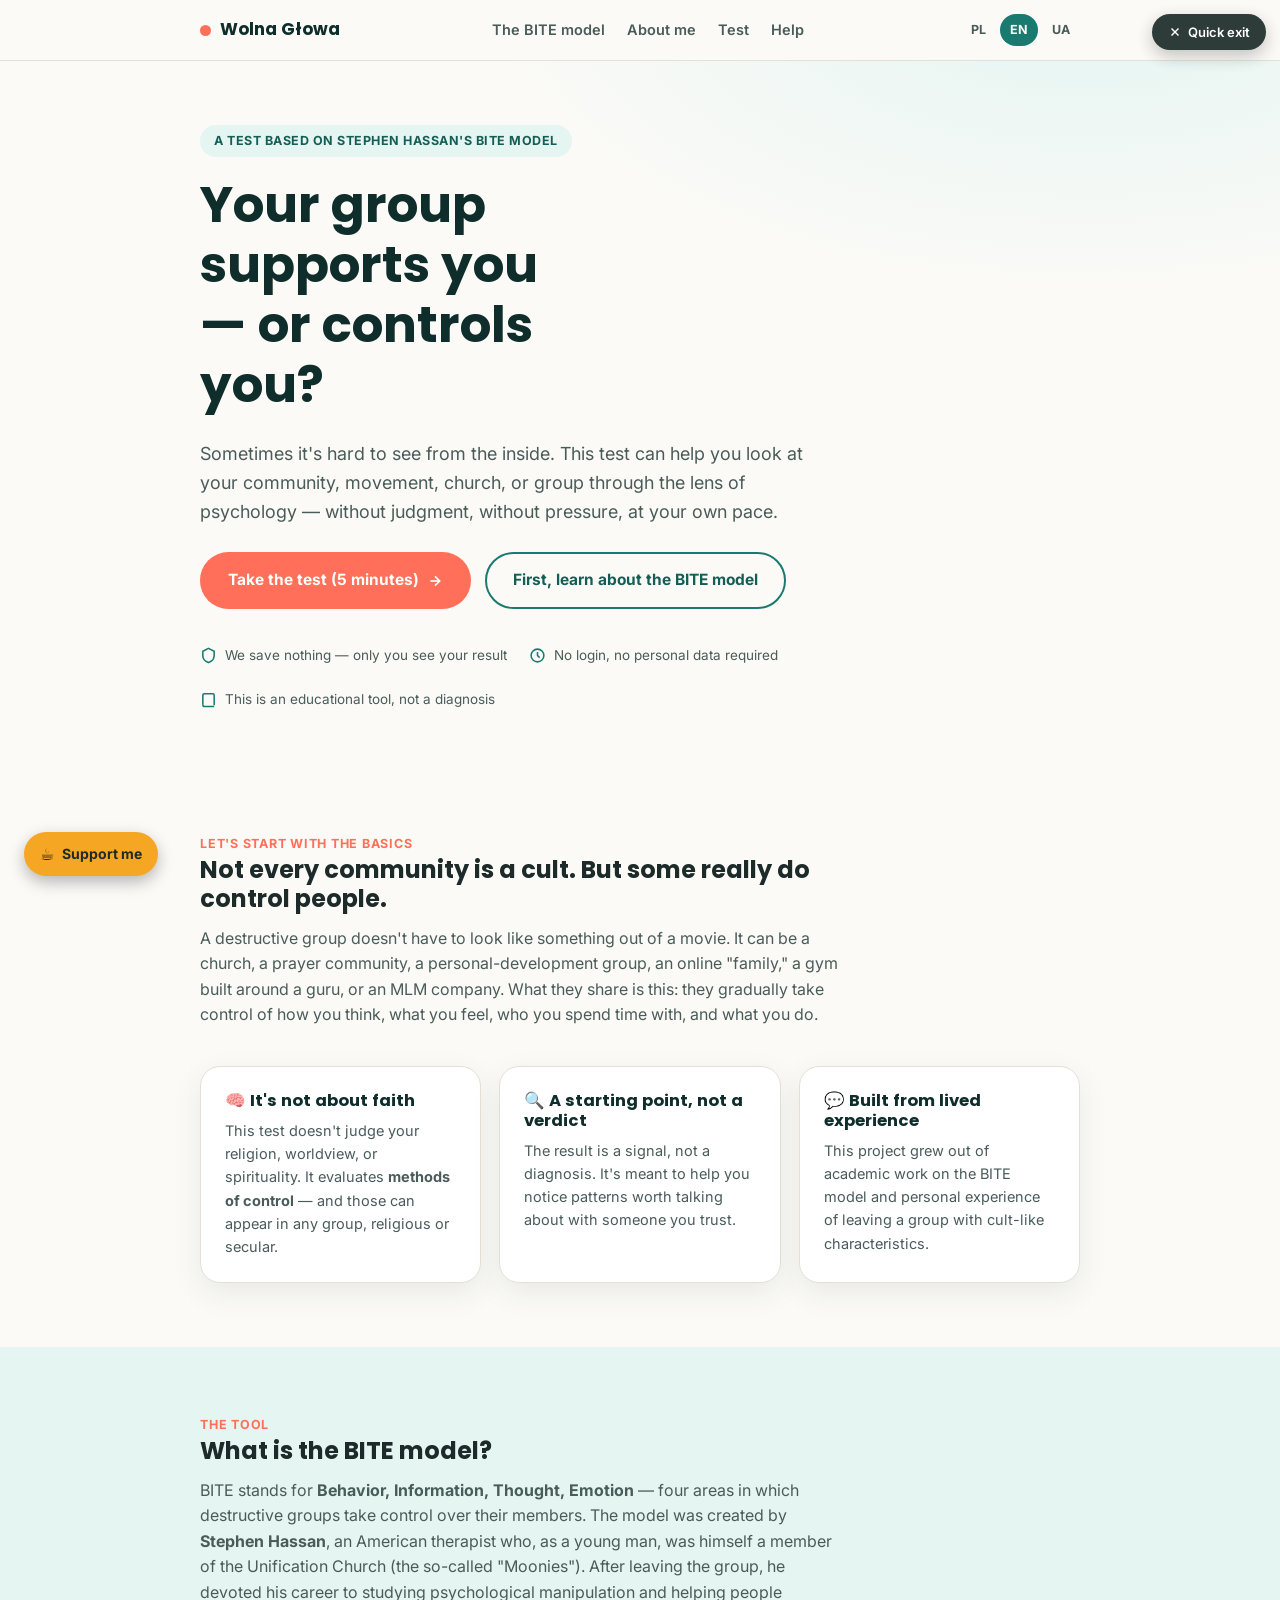
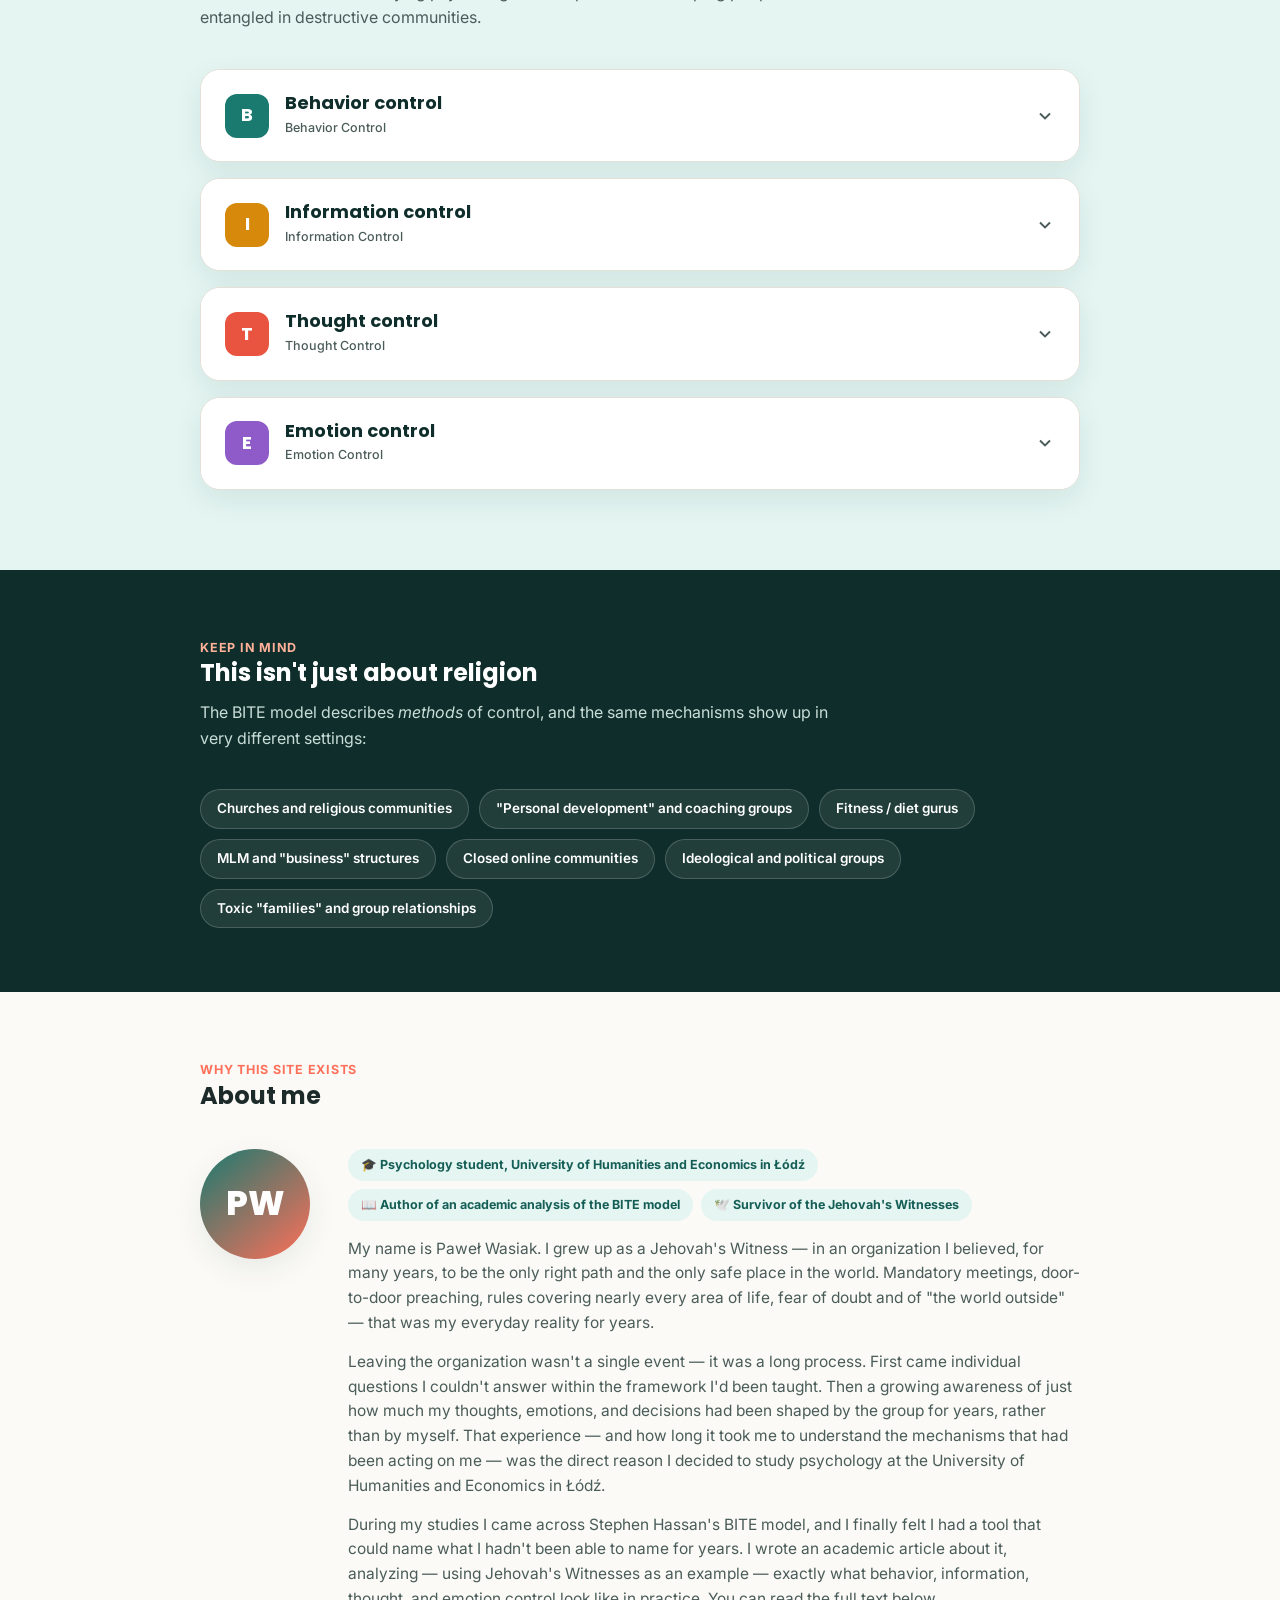
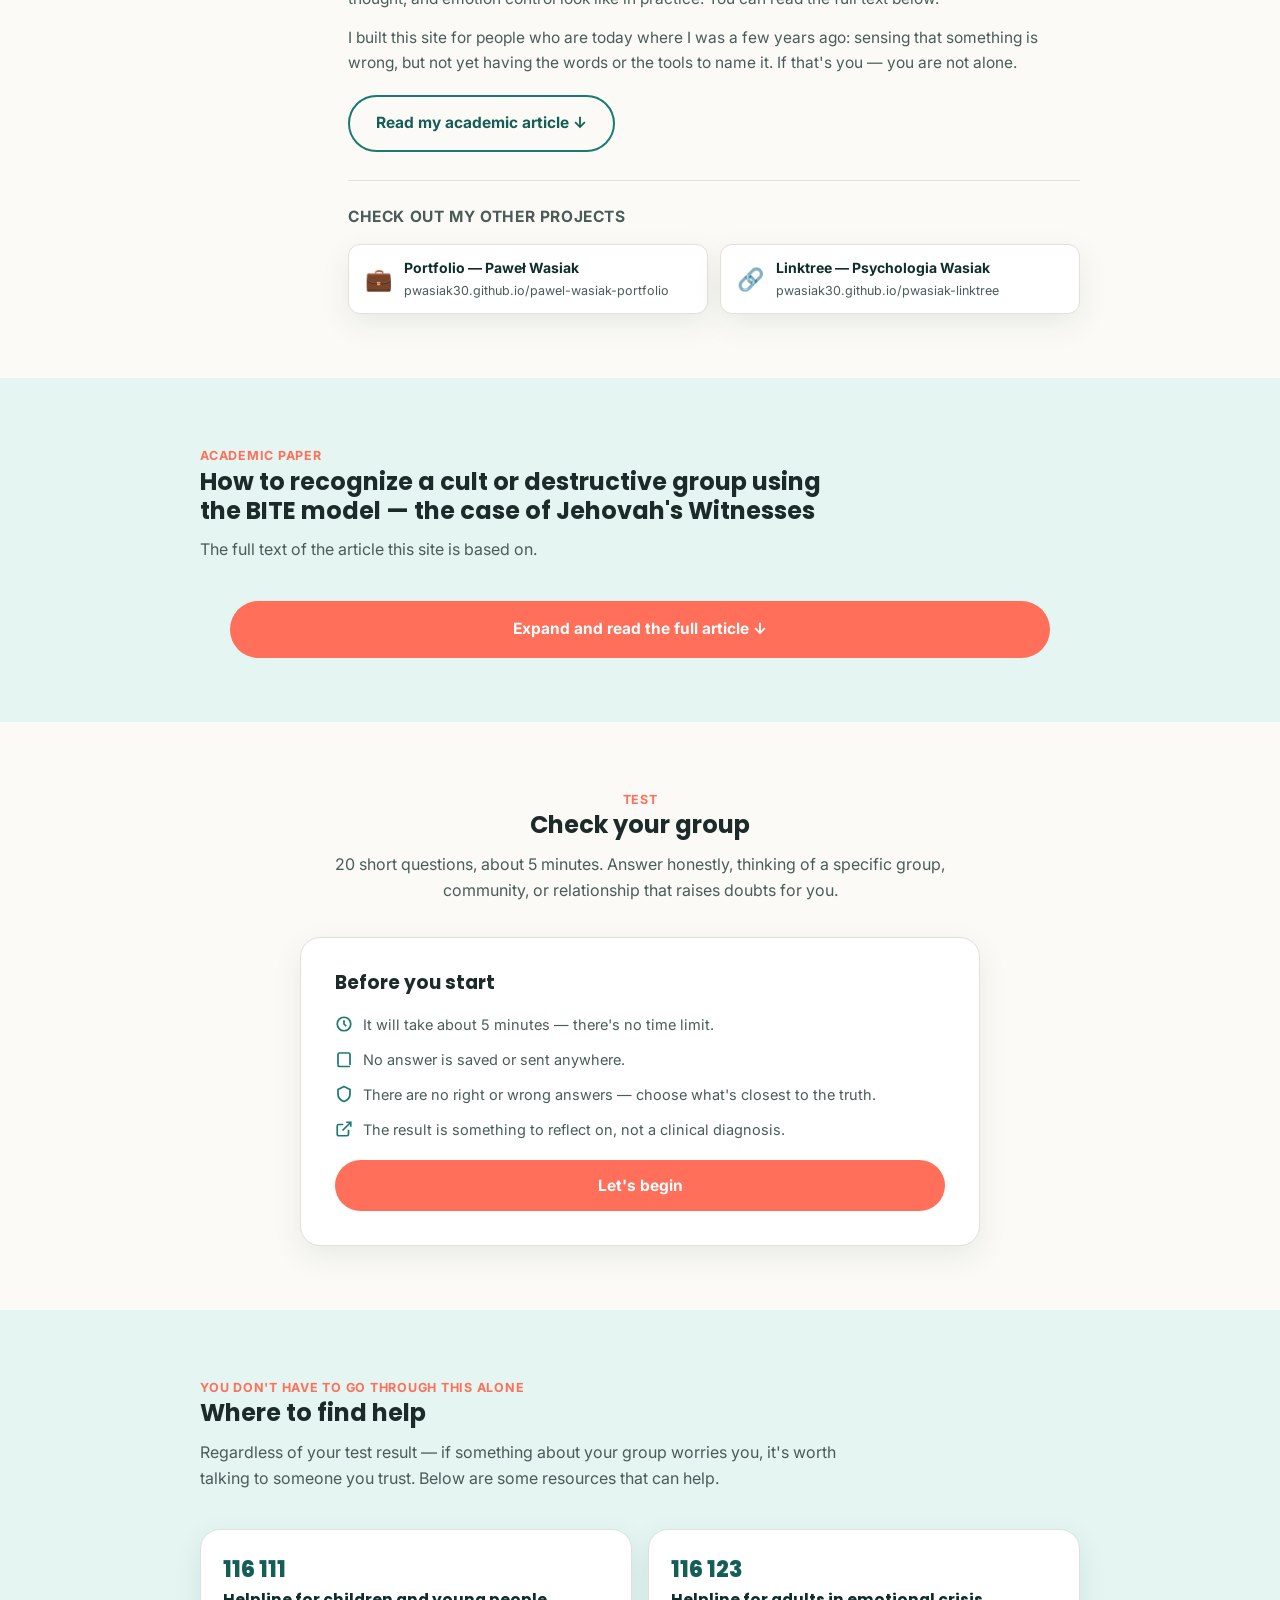
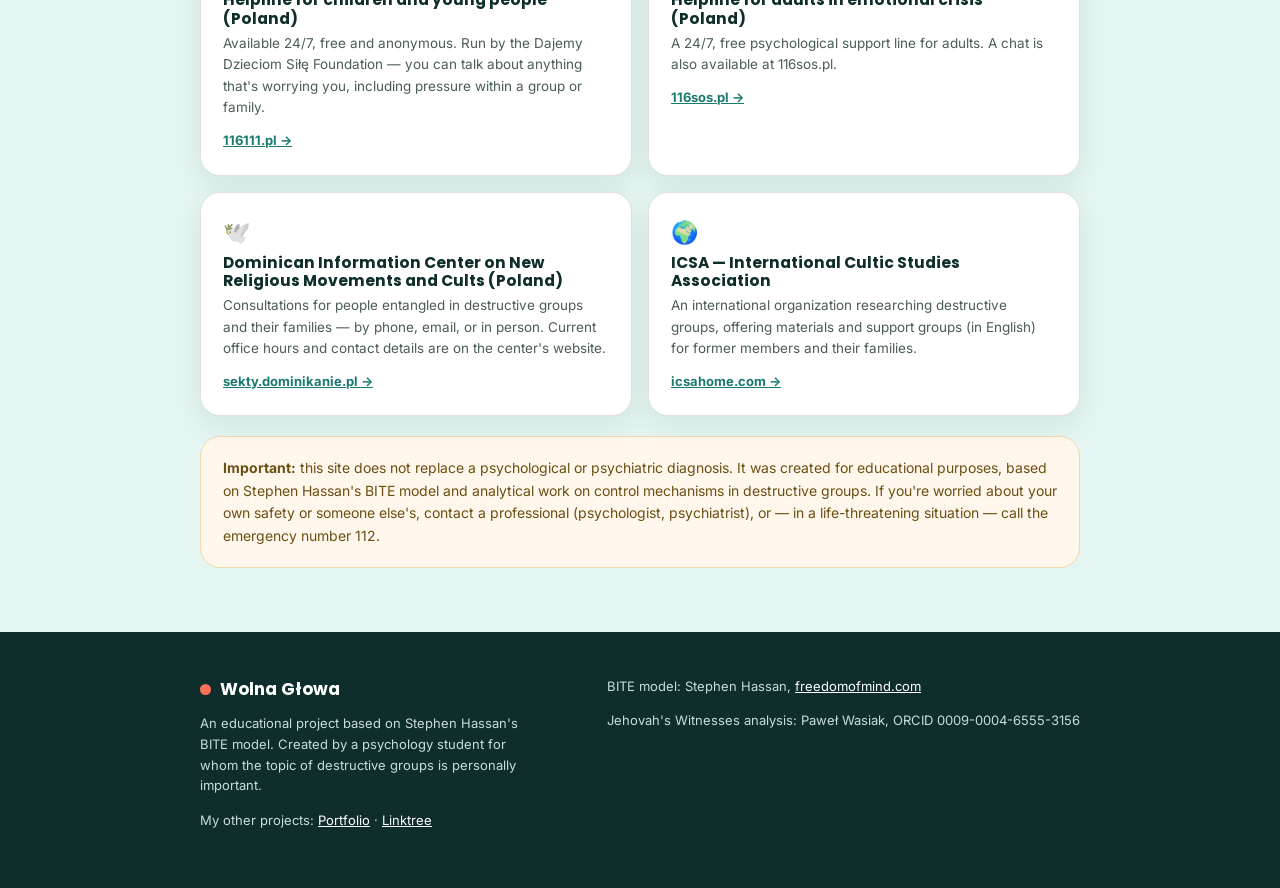
==== en.html @ 5d4d8733 "Add files via upload" ====
<!DOCTYPE html>
<html lang="en">
<head>
<meta charset="UTF-8">
<meta name="viewport" content="width=device-width, initial-scale=1.0">
<title>Wolna Głowa — check whether your group is controlling you</title>
<meta name="hz:slide-selector" content=".slide">
<link rel="preconnect" href="https://fonts.googleapis.com">
<link href="https://fonts.googleapis.com/css2?family=Poppins:wght@600;700;800&family=Inter:wght@400;500;600;700&display=swap" rel="stylesheet">
<link rel="alternate" hreflang="pl" href="index.html">
<link rel="alternate" hreflang="en" href="en.html">
<link rel="alternate" hreflang="uk" href="uk.html">
<link rel="stylesheet" href="styles.css">
</head>
<body>

<a class="coffee-fab" href="https://suppi.pl/pawelwasiak" target="_blank" rel="noopener" title="Buy me a coffee on Suppi">
  <span class="coffee-icon">☕</span>
  <span class="coffee-label">Support me</span>
</a>

<button id="quick-exit" onclick="quickExit()" aria-label="Quick exit from this site">
  <svg width="14" height="14" viewBox="0 0 24 24" fill="none" stroke="currentColor" stroke-width="2.5"><line x1="18" y1="6" x2="6" y2="18"/><line x1="6" y1="6" x2="18" y2="18"/></svg>
  Quick exit
</button>
<div class="exit-note">If someone might see this screen — click here and we'll instantly take you to another page and remove this one from your browser's "back" history.</div>

<nav>
  <div class="navwrap">
    <a href="#top" class="brand"><span class="brand-dot"></span> Wolna Głowa</a>
    <ul id="nav-list">
      <li><a class="navlink" href="#model">The BITE model</a></li>
      <li><a class="navlink" href="#o-mnie">About me</a></li>
      <li><a class="navlink" href="#test">Test</a></li>
      <li><a class="navlink" href="#pomoc">Help</a></li>
    </ul>
    <span class="lang-switch" aria-label="Language selector"><a href="index.html" lang="pl">PL</a><a href="en.html" class="active" lang="en">EN</a><a href="uk.html" lang="uk">UA</a></span>
    <button id="nav-toggle" aria-label="Open menu" onclick="toggleNav()">
      <svg width="18" height="18" viewBox="0 0 24 24" fill="none" stroke="currentColor" stroke-width="2.3"><line x1="3" y1="6" x2="21" y2="6"/><line x1="3" y1="12" x2="21" y2="12"/><line x1="3" y1="18" x2="21" y2="18"/></svg>
    </button>
  </div>
</nav>

<a id="top"></a>
<header class="hero">
  <div class="wrap">
    <span class="eyebrow">A test based on Stephen Hassan's BITE model</span>
    <h1 class="title">Your group supports you — or controls you?</h1>
    <p class="lede">Sometimes it's hard to see from the inside. This test can help you look at your community, movement, church, or group through the lens of psychology — without judgment, without pressure, at your own pace.</p>
    <div class="cta-row">
      <a href="#test" class="btn btn-primary">
        Take the test (5 minutes)
        <svg width="16" height="16" viewBox="0 0 24 24" fill="none" stroke="currentColor" stroke-width="2.5"><line x1="5" y1="12" x2="19" y2="12"/><polyline points="12 5 19 12 12 19"/></svg>
      </a>
      <a href="#model" class="btn btn-ghost">First, learn about the BITE model</a>
    </div>
    <div class="trust-row">
      <div class="trust-item">
        <svg width="17" height="17" viewBox="0 0 24 24" fill="none" stroke="#1a7a70" stroke-width="2.2"><path d="M12 2l8 4v6c0 5-3.5 8.5-8 10-4.5-1.5-8-5-8-10V6l8-4z"/></svg>
        We save nothing — only you see your result
      </div>
      <div class="trust-item">
        <svg width="17" height="17" viewBox="0 0 24 24" fill="none" stroke="#1a7a70" stroke-width="2.2"><circle cx="12" cy="12" r="9"/><path d="M12 7v5l3 3"/></svg>
        No login, no personal data required
      </div>
      <div class="trust-item">
        <svg width="17" height="17" viewBox="0 0 24 24" fill="none" stroke="#1a7a70" stroke-width="2.2"><path d="M4 19.5V6a2 2 0 012-2h12a2 2 0 012 2v14"/><path d="M4 19.5A2.5 2.5 0 006.5 22H20"/></svg>
        This is an educational tool, not a diagnosis
      </div>
    </div>
  </div>
</header>

<section id="czym-jest">
  <div class="wrap">
    <div class="section-head">
      <span class="kicker">Let's start with the basics</span>
      <h2>Not every community is a cult. But some really do control people.</h2>
      <p class="sub">A destructive group doesn't have to look like something out of a movie. It can be a church, a prayer community, a personal-development group, an online "family," a gym built around a guru, or an MLM company. What they share is this: they gradually take control of how you think, what you feel, who you spend time with, and what you do.</p>
    </div>
    <div class="grid3">
      <div class="info-card">
        <h4>🧠 It's not about faith</h4>
        <p>This test doesn't judge your religion, worldview, or spirituality. It evaluates <strong>methods of control</strong> — and those can appear in any group, religious or secular.</p>
      </div>
      <div class="info-card">
        <h4>🔍 A starting point, not a verdict</h4>
        <p>The result is a signal, not a diagnosis. It's meant to help you notice patterns worth talking about with someone you trust.</p>
      </div>
      <div class="info-card">
        <h4>💬 Built from lived experience</h4>
        <p>This project grew out of academic work on the BITE model and personal experience of leaving a group with cult-like characteristics.</p>
      </div>
    </div>
  </div>
</section>

<section id="model" style="background:var(--teal-100);">
  <div class="wrap">
    <div class="section-head">
      <span class="kicker">The tool</span>
      <h2>What is the BITE model?</h2>
      <p class="sub">BITE stands for <strong>Behavior, Information, Thought, Emotion</strong> — four areas in which destructive groups take control over their members. The model was created by <strong>Stephen Hassan</strong>, an American therapist who, as a young man, was himself a member of the Unification Church (the so-called "Moonies"). After leaving the group, he devoted his career to studying psychological manipulation and helping people entangled in destructive communities.</p>
    </div>

    <div class="bite-cat" data-color="behavior">
      <div class="bite-head" onclick="toggleCat(this)">
        <div class="bite-num c-behavior">B</div>
        <div>
          <h3>Behavior control</h3>
          <span class="tag">Behavior Control</span>
        </div>
        <svg class="bite-chevron" width="20" height="20" viewBox="0 0 24 24" fill="none" stroke="currentColor" stroke-width="2.3"><polyline points="6 9 12 15 18 9"/></svg>
      </div>
      <div class="bite-body">
        <div class="bite-body-inner">
          <p>The group regulates your daily life: where you live, how you dress, who you spend time with, how you spend money, how much time you give to the group. Your decisions require leaders' approval, and disobedience is punished — openly, or through the withdrawal of relationships.</p>
          <ul>
            <li>Mandatory meetings and activities, with consequences for missing them</li>
            <li>Rules about clothing, appearance, diet, sleep, and free time</li>
            <li>Restricting contact with people outside the group, including family</li>
            <li>Major life decisions require the leader's or elders' approval</li>
          </ul>
          <button class="example-toggle" onclick="toggleExample(this)">See an example: Jehovah's Witnesses ▾</button>
          <div class="example-box">
            <p>Attending meetings and taking part in preaching is a duty — neglecting it can get you labeled "bad association." Witnesses are also encouraged to limit contact with people outside the community, including family members who don't believe.</p>
            <blockquote>"Don't look for excuses to communicate with a disfellowshipped relative, for example through text messages or emails."</blockquote>
          </div>
        </div>
      </div>
    </div>

    <div class="bite-cat" data-color="info">
      <div class="bite-head" onclick="toggleCat(this)">
        <div class="bite-num c-info">I</div>
        <div>
          <h3>Information control</h3>
          <span class="tag">Information Control</span>
        </div>
        <svg class="bite-chevron" width="20" height="20" viewBox="0 0 24 24" fill="none" stroke="currentColor" stroke-width="2.3"><polyline points="6 9 12 15 18 9"/></svg>
      </div>
      <div class="bite-body">
        <div class="bite-body-inner">
          <p>The group decides what information reaches you. Critical sources are discouraged or forbidden, and people who share them are portrayed as enemies, liars, or "sick." Sometimes the group hides its own history or controversies.</p>
          <ul>
            <li>Discouraging members from reading or watching material critical of the group</li>
            <li>Labeling critics as "apostates," "enemies," or "mentally ill"</li>
            <li>Hiding inconvenient facts about the group's history or finances</li>
            <li>Encouraging members to report other members' doubts to leaders</li>
          </ul>
          <button class="example-toggle" onclick="toggleExample(this)">See an example: Jehovah's Witnesses ▾</button>
          <div class="example-box">
            <p>Literature from outside the organization — including academic publications — is presented as spiritually dangerous. The only acceptable source of knowledge is meant to be the Watch Tower Society's own publications.</p>
            <blockquote>"Trying to refute the arguments of apostates or of those critical of Jehovah's organization will do us no good (…) it is wrong and constitutes a spiritual danger."</blockquote>
          </div>
        </div>
      </div>
    </div>

    <div class="bite-cat" data-color="thought">
      <div class="bite-head" onclick="toggleCat(this)">
        <div class="bite-num c-thought">T</div>
        <div>
          <h3>Thought control</h3>
          <span class="tag">Thought Control</span>
        </div>
        <svg class="bite-chevron" width="20" height="20" viewBox="0 0 24 24" fill="none" stroke="currentColor" stroke-width="2.3"><polyline points="6 9 12 15 18 9"/></svg>
      </div>
      <div class="bite-body">
        <div class="bite-body-inner">
          <p>The group teaches you to think in a certain way: black-and-white divisions into "us and them," ready-made phrases instead of your own reflection, and doubts treated as sin, weakness, or an "evil influence." Over time it becomes hard to think critically about the group itself.</p>
          <ul>
            <li>Dividing the world into the "true/enlightened" and "everyone else, who is mistaken"</li>
            <li>Doubt equated with lack of faith, betrayal, or illness</li>
            <li>Repetitive slogans and phrases that are hard to explain to outsiders</li>
            <li>Rituals (prayer, singing, meditation) used to "drown out" difficult thoughts</li>
          </ul>
          <button class="example-toggle" onclick="toggleExample(this)">See an example: Jehovah's Witnesses ▾</button>
          <div class="example-box">
            <p>The world is divided into the organization (which holds "the one truth") and everyone else — under Satan's influence. Doubting the teachings is presented as dangerous.</p>
            <blockquote>"Raising doubts is one of Satan's most effective methods."</blockquote>
          </div>
        </div>
      </div>
    </div>

    <div class="bite-cat" data-color="emotion">
      <div class="bite-head" onclick="toggleCat(this)">
        <div class="bite-num c-emotion">E</div>
        <div>
          <h3>Emotion control</h3>
          <span class="tag">Emotion Control</span>
        </div>
        <svg class="bite-chevron" width="20" height="20" viewBox="0 0 24 24" fill="none" stroke="currentColor" stroke-width="2.3"><polyline points="6 9 12 15 18 9"/></svg>
      </div>
      <div class="bite-body">
        <div class="bite-body-inner">
          <p>The group manipulates your emotions — instilling guilt, shame, and fear (of punishment, condemnation, losing loved ones), while also offering a sense of belonging and love — but a <em>conditional</em> one, dependent on obedience and commitment.</p>
          <ul>
            <li>Intense guilt for not meeting the group's expectations</li>
            <li>Fear of punishment, condemnation, or disaster after leaving</li>
            <li>The threat of losing relationships with loved ones who remain in the group (shunning)</li>
            <li>Self-worth made dependent on the group's approval</li>
          </ul>
          <button class="example-toggle" onclick="toggleExample(this)">See an example: Jehovah's Witnesses ▾</button>
          <div class="example-box">
            <p>People who leave lose contact with loved ones who remain in the organization — including immediate family. Leaving is bound up with intense guilt and fear of rejection by God and the community.</p>
            <blockquote>"A hardened sinner must be disfellowshipped — cut off from contact with Jehovah's clean people."</blockquote>
          </div>
        </div>
      </div>
    </div>

  </div>
</section>

<section class="alt">
  <div class="wrap">
    <div class="section-head">
      <span class="kicker" style="color:#ffb199;">Keep in mind</span>
      <h2>This isn't just about religion</h2>
      <p class="sub">The BITE model describes <em>methods</em> of control, and the same mechanisms show up in very different settings:</p>
    </div>
    <div class="chips">
      <span class="chip">Churches and religious communities</span>
      <span class="chip">"Personal development" and coaching groups</span>
      <span class="chip">Fitness / diet gurus</span>
      <span class="chip">MLM and "business" structures</span>
      <span class="chip">Closed online communities</span>
      <span class="chip">Ideological and political groups</span>
      <span class="chip">Toxic "families" and group relationships</span>
    </div>
  </div>
</section>

<section id="o-mnie">
  <div class="wrap">
    <div class="section-head">
      <span class="kicker">Why this site exists</span>
      <h2>About me</h2>
    </div>
    <div class="author-wrap">
      <div class="author-avatar">PW</div>
      <div class="author-story">
        <div class="author-badges">
          <span class="author-badge">🎓 Psychology student, University of Humanities and Economics in Łódź</span>
          <span class="author-badge">📖 Author of an academic analysis of the BITE model</span>
          <span class="author-badge">🕊️ Survivor of the Jehovah's Witnesses</span>
        </div>
        <p>My name is Paweł Wasiak. I grew up as a Jehovah's Witness — in an organization I believed, for many years, to be the only right path and the only safe place in the world. Mandatory meetings, door-to-door preaching, rules covering nearly every area of life, fear of doubt and of "the world outside" — that was my everyday reality for years.</p>
        <p>Leaving the organization wasn't a single event — it was a long process. First came individual questions I couldn't answer within the framework I'd been taught. Then a growing awareness of just how much my thoughts, emotions, and decisions had been shaped by the group for years, rather than by myself. That experience — and how long it took me to understand the mechanisms that had been acting on me — was the direct reason I decided to study psychology at the University of Humanities and Economics in Łódź.</p>
        <p>During my studies I came across Stephen Hassan's BITE model, and I finally felt I had a tool that could name what I hadn't been able to name for years. I wrote an academic article about it, analyzing — using Jehovah's Witnesses as an example — exactly what behavior, information, thought, and emotion control look like in practice. You can read the full text below.</p>
        <p>I built this site for people who are today where I was a few years ago: sensing that something is wrong, but not yet having the words or the tools to name it. If that's you — you are not alone.</p>
        <div class="cta-row" style="margin-top:20px;">
          <a href="#artykul" class="btn btn-ghost">Read my academic article ↓</a>
        </div>
        <div class="related-links">
          <p class="related-links-label">Check out my other projects</p>
          <div class="related-links-row">
            <a href="https://pwasiak30.github.io/pawel-wasiak-portfolio/" target="_blank" rel="noopener" class="related-link-card">
              <span class="related-link-icon">💼</span>
              <span>
                <span class="related-link-title">Portfolio — Paweł Wasiak</span>
                <span class="related-link-sub">pwasiak30.github.io/pawel-wasiak-portfolio</span>
              </span>
            </a>
            <a href="https://pwasiak30.github.io/pwasiak-linktree/" target="_blank" rel="noopener" class="related-link-card">
              <span class="related-link-icon">🔗</span>
              <span>
                <span class="related-link-title">Linktree — Psychologia Wasiak</span>
                <span class="related-link-sub">pwasiak30.github.io/pwasiak-linktree</span>
              </span>
            </a>
          </div>
        </div>
      </div>
    </div>
  </div>
</section>

<section id="artykul" style="background:var(--teal-100);">
  <div class="wrap">
    <div class="section-head">
      <span class="kicker">Academic paper</span>
      <h2>How to recognize a cult or destructive group using the BITE model — the case of Jehovah's Witnesses</h2>
      <p class="sub">The full text of the article this site is based on.</p>
    </div>

    <details class="article-toggle" id="article-details">
      <summary class="btn btn-primary" id="article-summary">Expand and read the full article ↓</summary>

      <div class="article-box" style="margin-top:22px;">
        <div class="article-meta">
          <span>Paweł Wasiak</span>
          <span>ORCID: <a href="https://orcid.org/0009-0004-6555-3156" target="_blank" rel="noopener">0009-0004-6555-3156</a></span>
          <span>e-mail: pwasiak30@gmail.com</span>
        </div>

        <div class="abstract-box">
          <h4>Abstract</h4>
          <p>This article presents the application of Stephen Hassan's BITE model (Behavior, Information, Thought, Emotion Control) as a tool for identifying the characteristics of cults and destructive groups. The Jehovah's Witnesses are analyzed as an example of a religious organization that, in many respects, meets the mind-control criteria defined by the model. The aim of the paper is to demonstrate the usefulness of the BITE model in assessing potentially destructive practices within religious communities.</p>
          <p class="keywords"><strong>Keywords:</strong> BITE model, Stephen Hassan, mind control, psychological manipulation, destructive groups, Jehovah's Witnesses, religious cults, cult psychology, psychological support, post-cult trauma</p>
        </div>

        <h3>Introduction</h3>
        <p>In recent decades, awareness has grown of groups that, through intensive control, influence individuals and lead them into psychological, emotional, and social subjugation. Stephen Hassan, an expert in psychological manipulation, developed the BITE model as a tool for diagnosing this type of practice.</p>
        <p>Before becoming one of the leading experts on psychological manipulation and cults, Hassan was himself a member of a destructive group — the Unification Church (also known as the "Moonies"). The experiences he went through as a young adult under indoctrination and intense group control became the foundation of his later therapeutic and academic work. After freeing himself from the cult, Hassan devoted his life to studying methods of mind control and helping people entangled in destructive relationships with cult-like groups. His BITE model is the summation of decades of clinical work, research, and his own experience as a former cult member.</p>
        <p>Jehovah's Witnesses, although formally recognized as a legal religious community, are frequently identified by former members and researchers as an organization with the characteristics of a destructive cult.</p>

        <h3>Methodology</h3>
        <p>The aim of this article is to apply the BITE model to analyze the practices and structures functioning within the Jehovah's Witness organization. The study used a case-study method, which allowed for an in-depth analysis of a specific group within the framework of the psychological-manipulation model. The main sources of data were accounts from former members, academic literature, and the organization's own official publications (including the Watchtower magazine). For each of the four elements of the BITE model, specific practices or organizational norms were identified that may exemplify the use of mind control. The article does not aim to offer an objective assessment of the Jehovah's Witness religion; rather, it is analytical in character and draws on available data from a psychological perspective.</p>

        <h3>Analysis of the BITE model using Jehovah's Witnesses as an example</h3>

        <h4>1. Behavior Control</h4>
        <p>The Jehovah's Witness organization precisely regulates the daily behavior of its members. Prohibitions include, among others, celebrating birthdays, observing national and religious holidays, military service, blood transfusions, and contact with people outside the community, even family members. Such restrictions can lead to social isolation and dependence on the group. Examples of these techniques:</p>
        <p><strong>Mandatory meetings and gatherings:</strong> Jehovah's Witnesses are required to regularly attend meetings held at Kingdom Halls and to take part in the preaching work, which is not merely a recommendation but an obligation. Failing to fulfill this obligation can lead to exclusion or ostracism within the community (one can be labeled "bad association," which results in other members of the group distancing themselves from that person).</p>
        <blockquote>"What picture do those who make a practice of missing congregation meetings present? Is spiritual stagnation not evident in them? Do they not find it difficult to produce the fruitage of the spirit? Who most often experience conflicts, setbacks, and a tendency to grumble and complain? And who most often comes to meetings unprepared or falls asleep during the talk? Such ones are usually overtaken by spiritual sluggishness."</blockquote>
        <p><strong>Rules governing everyday behavior:</strong> There is a range of rules covering everyday life: from what films to watch, to how to dress, to a ban on taking part in certain events, such as national ceremonies or religious holidays. The group enforces compliance with these rules, and disobedience is treated as sin.</p>
        <blockquote>"A Christian woman might ask herself a few questions, such as: 'What does my surrounding think of my clothing? Aren't members of the congregation embarrassed, uneasy, or ashamed because of my appearance?' And even if she has the right to some particular style of dress or hairstyle, she will certainly not insist on it once she notices negative reactions."</blockquote>
        <blockquote>"Jehovah's Witnesses are glad to learn the history of their country, but they do not take part in celebrations such as (…) Independence Day."</blockquote>
        <p><strong>Isolation from people outside the group:</strong> Jehovah's Witnesses are encouraged (and sometimes compelled) to isolate themselves from people outside the organization, including family and friends who are not Jehovah's Witnesses (occasional contact is permitted, but people outside the group cannot be regarded as friends). Those who choose to leave the group are often rejected and treated as "sinners," and all contact with them is severed — even the closest family ties.</p>
        <blockquote>"Do our contacts with relatives and neighbors still look the same as before we became Christians? Shouldn't we instead review these relationships and consciously set appropriate boundaries?"</blockquote>
        <blockquote>"Don't look for excuses to communicate with a disfellowshipped relative, for example through text messages or emails."</blockquote>
        <blockquote>"Frankly speaking, if your friends do not love Jehovah, you do not need them."</blockquote>

        <h4>2. Information Control</h4>
        <p>Members are discouraged from reading material critical of the organization. Outside information, including academic or press material, is often labeled "apostasy," and spreading it can result in exclusion. The only accepted source of knowledge is the Watch Tower Society's publications. In the case of Jehovah's Witnesses, we observe:</p>
        <p><strong>Lack of access to alternative sources of information:</strong> Jehovah's Witnesses are encouraged (and sometimes outright required) to rely exclusively on literature published by the organization (e.g., the Watchtower and Awake! magazines). Literature from outside the organization, including academic books or theological studies (especially ones critical of the Witnesses), is treated as harmful and unworthy of attention.</p>
        <blockquote>"Trying to refute the arguments of apostates or of those who are critical of Jehovah's organization will do us no good. Delving into the information they disseminate — whether in printed or electronic form — is wrong and constitutes a spiritual danger."</blockquote>
        <blockquote>"We should study the Bible with regard to the topic that concerns us. We can look for additional information using the various tools that God's organization provides."</blockquote>
        <p><strong>Demonizing opponents:</strong> Everything coming from outside the organization is presented as "false" or "harmful," and people who criticize the organization are called "lawless ones" or "antichrists." The group shows a strong tendency to isolate its members from other worldviews.</p>
        <blockquote>"Apostates are 'mentally diseased.'"</blockquote>
        <p><strong>Manipulating the organization's history:</strong> Jehovah's Witnesses are taught that only their organization holds the true biblical teachings. Its history, as well as any controversies associated with the organization, are meticulously hidden or presented favorably, so as to maintain members' belief in its "infallibility."</p>

        <h4>3. Thought Control</h4>
        <p>The community shapes members' thinking through regular meetings, Bible studies, and the repetition of doctrinal statements. Critical thinking about doctrine is condemned, and spiritual doubts are treated as a sign of weak faith or Satan's influence. Examples of thought control:</p>
        <p><strong>A black-and-white view of the world:</strong> Jehovah's Witnesses are taught that only their organization has the true understanding of the Bible, while the rest of the world is mistaken. Other religious denominations and political views are considered "false" and dangerous. This creates a black-and-white picture of reality, in which everything outside the organization is bad.</p>
        <blockquote>"Jehovah (…) has freed us from Satan's world."</blockquote>
        <blockquote>"We should try to motivate them [people being recruited] to put into practice what they are learning, to dedicate themselves to Jehovah, and to get baptized. Only then will they survive Jehovah's day."</blockquote>
        <blockquote>"A coalition of nations will attack God's people, and Jehovah will execute judgment on the wicked at Armageddon."</blockquote>
        <p><strong>The prohibition of doubt:</strong> Doubts about the teachings of Jehovah's Witnesses are treated as evidence of a lack of faith and disobedience toward God. The group tries to eliminate all forms of critical thinking, and people who begin to doubt are often seen as a threat and may be disfellowshipped.</p>
        <blockquote>"Raising doubts is one of Satan's most effective methods."</blockquote>
        <p><strong>Thinking in line with the organization:</strong> Jehovah's Witnesses are required to strictly follow the organization's teachings, and any independent thinking or expression of opinions contrary to what the organization teaches is treated as a sign of "rebellion."</p>
        <blockquote>"The instructions from Jehovah's organization, on which our lives will depend, may by human judgment seem impractical at the time. We must all be ready to obey any instruction we receive, regardless of whether it seems reasonable from our own or a strategic point of view."</blockquote>

        <h4>4. Emotional Control</h4>
        <p>The organization employs strong emotional control, including guilt and fear of being disfellowshipped or of Armageddon. Members often live in a state of emotional tension stemming from fear of condemnation or of losing their social ties after being expelled from the organization. Here are some techniques used to control emotions:</p>
        <p><strong>Instilling guilt and shame:</strong> Members who don't follow the rules feel guilty and ashamed of their behavior. In addition, a member who leaves the organization may feel "rejected" by God and by loved ones. Disfellowshipped members are treated as "unfaithful," and their emotions are manipulated so that they feel guilty for leaving.</p>
        <blockquote>"Hardened sinners (…) pose a moral and spiritual danger to others (…) Like phalanx soldiers who abandon their shields, they endanger not only themselves but also their companions."</blockquote>
        <p><strong>Fear of exclusion and ostracism:</strong> People who have left the organization are often excluded from social life, which brings enormous emotional stress. Losing contact with family and friends who remain in the organization can lead to a feeling of complete isolation and abandonment.</p>
        <blockquote>"Unfortunately, some who have committed serious sins are removed from the congregation. In such a situation, 'we stop associating with them.'"</blockquote>
        <blockquote>"A hardened sinner must be disfellowshipped — cut off from contact with Jehovah's clean people."</blockquote>
        <p><strong>Maintaining emotional dependence on the group:</strong> The group has created a system in which members make their emotions and sense of worth dependent on others' approval. The group provides a sense of community, but only on the condition of full loyalty and obedience.</p>
        <blockquote>"There was a time when I did not know what happiness was, even within my own family. I saw love in action for the first time among Jehovah's Witnesses. Anyone who wants to be truly happy and content should find their place in the spiritual paradise."</blockquote>

        <h3>How to recognize a cult using the BITE model?</h3>
        <p>Jehovah's Witnesses are an example of a group that uses many techniques of psychological manipulation, leading to full control over its members. Using the BITE model, we can identify the following characteristic elements:</p>
        <ul>
          <li><strong>Behavior control:</strong> mandatory meetings, strict rules governing everyday life, and restricted contact with people outside the group.</li>
          <li><strong>Information control:</strong> isolation from outside sources of information, demonizing opponents, and manipulating the organization's history.</li>
          <li><strong>Thought control:</strong> imposing a black-and-white view of the world, forbidding doubt, and requiring thinking that conforms to the group's doctrine.</li>
          <li><strong>Emotion control:</strong> manipulating members' emotions, instilling guilt, fear, and shame, and fear of being disfellowshipped.</li>
        </ul>
        <p>If the group you belong to starts using similar manipulation techniques, this may be a sign that you are dealing with a cult or a destructive group.</p>

        <h3>Applying the BITE model in psychological practice — the case of Jehovah's Witnesses</h3>
        <p>Stephen Hassan's BITE model is an effective analytical tool that allows a psychologist to assess to what extent a given social, religious, or ideological group controls an individual through four areas: behavior, information, thought, and emotion.</p>
        <p>In psychological practice, the BITE model can be used on many levels — both diagnostic and therapeutic. It helps identify how entangled an individual is in a relationship with a destructive group, and it also supports the process of leaving that relationship and rebuilding psychological autonomy.</p>

        <h4>1. Diagnosis and recognition of entanglement</h4>
        <p>A psychologist can use the BITE model to ask precise diagnostic questions. In the case of Jehovah's Witnesses, these might include:</p>
        <ul>
          <li>Do you feel compelled to attend meetings several times a week?</li>
          <li>Can you contact people outside the community without discomfort, including family members who aren't Witnesses?</li>
          <li>How do you react to religious literature from outside your organization, especially material critical of the Witnesses?</li>
          <li>Have you ever felt guilt or shame after missing a meeting or having doubts about the organization's teachings?</li>
        </ul>
        <p>Such questions make it possible to assess whether, and to what extent, a person is under the influence of a control system typical of a destructive group.</p>

        <h4>2. Psychoeducation and demystifying the group's influence</h4>
        <p>The BITE model is a useful tool for psychoeducation. In conversation with a patient, a psychologist can show how Jehovah's Witnesses:</p>
        <ul>
          <li>Control behavior — by requiring participation in preaching, limiting social contacts, or imposing strict rules on dress, sexuality, holiday observance, or education.</li>
          <li>Control information — by requiring the exclusive use of the organization's literature and warning against "apostate" content online or in academic literature.</li>
          <li>Control thought — by teaching that only the organization holds "the one truth," and that any doubt is a sin and proof of unfaithfulness toward God.</li>
          <li>Control emotion — by instilling fear of Armageddon, rejection by family, or exclusion from the community, and by reinforcing guilt over "disobedience."</li>
        </ul>
        <p>Demystifying these mechanisms helps a person entangled in the group understand that many of their beliefs, fears, and reactions did not originate within themselves, but were imposed on them as part of the control system.</p>

        <h4>3. Support in the process of leaving and rebuilding identity</h4>
        <p>Patients who leave the Jehovah's Witnesses often experience the trauma of leaving, an intense sense of emptiness, loss, and disorientation. The BITE model helps them organize their experiences and make sense of them. A psychologist can help them:</p>
        <ul>
          <li>recognize and reframe beliefs imposed by the organization;</li>
          <li>work through fear of divine punishment and social exclusion;</li>
          <li>reclaim the right to think independently and make their own decisions;</li>
          <li>strengthen their psychological boundaries and rebuild a sense of agency.</li>
        </ul>
        <p><em>Example:</em> a person who has not celebrated birthdays or holidays for years out of fear of "disobeying God" may, with a therapist's support, consider whether their decision still stems from their own beliefs or from fear instilled by the organization.</p>

        <h4>4. Support for families and loved ones</h4>
        <p>The BITE model can also be used when working with the families of people recruited by Jehovah's Witnesses. It helps loved ones understand that such a person's behavior doesn't necessarily stem from their character, but from the manipulative system in which they function. A psychologist can help the family:</p>
        <ul>
          <li>develop a strategy for staying in contact without violating emotional boundaries;</li>
          <li>avoid confrontation that could push the person deeper into isolation within the group;</li>
          <li>recognize signs of openness to change and support the process of leaving the group.</li>
        </ul>

        <h3>Summary</h3>
        <p>The BITE model is an extremely helpful tool for psychologists working with people entangled in destructive groups such as Jehovah's Witnesses. It enables not only the diagnosis and analysis of the manipulation mechanisms used by the group, but also real help in regaining psychological independence, rebuilding identity, and healing spiritual and emotional trauma.</p>
        <p>A psychologist who uses the BITE model can serve as a guide and a source of support in the process of leaving psychological bondage — leading the patient from dependence toward freedom, from fear toward trust in themselves.</p>

        <h3>Discussion</h3>
        <p>The BITE model proves to be an effective tool for analyzing the mechanisms of psychological influence within religious groups. In the case of Jehovah's Witnesses, numerous practices can be identified that correspond to the individual categories of control described by Hassan. While belonging to the community does not in itself necessarily mean experiencing psychological abuse, many accounts from former members point to a deep, destructive impact of the organization on the individual.</p>

        <h3>Conclusions</h3>
        <p>Applying the BITE model makes it possible to understand how certain religious groups can exert excessive influence over their members. The case study of Jehovah's Witnesses shows that even a legally operating organization can display the characteristics of a destructive group. Regardless of any spiritual assessment, it is worthwhile, from a psychological point of view, to study the mechanisms of influence used within religious communities.</p>
      </div>
    </details>
  </div>
</section>

<section id="test">
  <div class="wrap-narrow">
    <div class="section-head center" style="margin:0 auto 34px auto;">
      <span class="kicker">Test</span>
      <h2>Check your group</h2>
      <p class="sub">20 short questions, about 5 minutes. Answer honestly, thinking of a specific group, community, or relationship that raises doubts for you.</p>
    </div>

    <div class="quiz-card" id="quiz-intro-card">
      <h3 style="margin-bottom:14px;">Before you start</h3>
      <ul class="quiz-intro-list">
        <li><svg width="18" height="18" viewBox="0 0 24 24" fill="none" stroke="currentColor" stroke-width="2.3"><circle cx="12" cy="12" r="9"/><path d="M12 7v5l3 3"/></svg> It will take about 5 minutes — there's no time limit.</li>
        <li><svg width="18" height="18" viewBox="0 0 24 24" fill="none" stroke="currentColor" stroke-width="2.3"><path d="M4 19.5V6a2 2 0 012-2h12a2 2 0 012 2v14"/><path d="M4 19.5A2.5 2.5 0 006.5 22H20"/></svg> No answer is saved or sent anywhere.</li>
        <li><svg width="18" height="18" viewBox="0 0 24 24" fill="none" stroke="currentColor" stroke-width="2.3"><path d="M12 2l8 4v6c0 5-3.5 8.5-8 10-4.5-1.5-8-5-8-10V6l8-4z"/></svg> There are no right or wrong answers — choose what's closest to the truth.</li>
        <li><svg width="18" height="18" viewBox="0 0 24 24" fill="none" stroke="currentColor" stroke-width="2.3"><path d="M18 13v6a2 2 0 01-2 2H5a2 2 0 01-2-2V8a2 2 0 012-2h6"/><path d="M15 3h6v6"/><path d="M10 14L21 3"/></svg> The result is something to reflect on, not a clinical diagnosis.</li>
      </ul>
      <button class="btn btn-primary btn-wide" onclick="startQuiz()">Let's begin</button>
    </div>

    <div class="quiz-card hidden" id="quiz-card">
      <div class="progress-wrap">
        <div class="progress-label"><span id="progress-text">Question 1 of 20</span><span id="progress-pct">5%</span></div>
        <div class="progress-bar"><div class="progress-fill" id="progress-fill"></div></div>
      </div>
      <span class="q-cat" id="q-cat">Behavior control</span>
      <div class="q-text" id="q-text">…</div>
      <div class="answers" id="answers"></div>
      <div class="quiz-nav">
        <button class="btn btn-ghost" id="btn-back" onclick="prevQ()">Back</button>
        <button class="btn btn-primary" id="btn-next" onclick="nextQ()" disabled>Next</button>
      </div>
    </div>

    <div class="quiz-card hidden" id="result-card">
      <div id="result-content"></div>
    </div>
  </div>
</section>

<section id="pomoc" style="background:var(--teal-100);">
  <div class="wrap">
    <div class="section-head">
      <span class="kicker">You don't have to go through this alone</span>
      <h2>Where to find help</h2>
      <p class="sub">Regardless of your test result — if something about your group worries you, it's worth talking to someone you trust. Below are some resources that can help.</p>
    </div>
    <div class="help-grid">
      <div class="help-card">
        <span class="num">116 111</span>
        <h4>Helpline for children and young people (Poland)</h4>
        <p>Available 24/7, free and anonymous. Run by the Dajemy Dzieciom Siłę Foundation — you can talk about anything that's worrying you, including pressure within a group or family.</p>
        <a class="link" href="https://116111.pl/" target="_blank" rel="noopener">116111.pl →</a>
      </div>
      <div class="help-card">
        <span class="num">116 123</span>
        <h4>Helpline for adults in emotional crisis (Poland)</h4>
        <p>A 24/7, free psychological support line for adults. A chat is also available at 116sos.pl.</p>
        <a class="link" href="https://116sos.pl/" target="_blank" rel="noopener">116sos.pl →</a>
      </div>
      <div class="help-card">
        <span class="num">🕊️</span>
        <h4>Dominican Information Center on New Religious Movements and Cults (Poland)</h4>
        <p>Consultations for people entangled in destructive groups and their families — by phone, email, or in person. Current office hours and contact details are on the center's website.</p>
        <a class="link" href="https://sekty.dominikanie.pl/" target="_blank" rel="noopener">sekty.dominikanie.pl →</a>
      </div>
      <div class="help-card">
        <span class="num">🌍</span>
        <h4>ICSA — International Cultic Studies Association</h4>
        <p>An international organization researching destructive groups, offering materials and support groups (in English) for former members and their families.</p>
        <a class="link" href="https://www.icsahome.com/" target="_blank" rel="noopener">icsahome.com →</a>
      </div>
    </div>
    <div class="disclaimer-box">
      <strong>Important:</strong> this site does not replace a psychological or psychiatric diagnosis. It was created for educational purposes, based on Stephen Hassan's BITE model and analytical work on control mechanisms in destructive groups. If you're worried about your own safety or someone else's, contact a professional (psychologist, psychiatrist), or — in a life-threatening situation — call the emergency number 112.
    </div>
  </div>
</section>

<footer>
  <div class="wrap foot-wrap">
    <div>
      <div class="brand" style="color:#fff;"><span class="brand-dot"></span> Wolna Głowa</div>
      <p class="small" style="color:#c9ddd8; max-width:40ch; margin-top:10px;">An educational project based on Stephen Hassan's BITE model. Created by a psychology student for whom the topic of destructive groups is personally important.</p>
      <p class="small" style="color:#c9ddd8; margin-top:14px;">My other projects: <a href="https://pwasiak30.github.io/pawel-wasiak-portfolio/" target="_blank" rel="noopener">Portfolio</a> · <a href="https://pwasiak30.github.io/pwasiak-linktree/" target="_blank" rel="noopener">Linktree</a></p>
    </div>
    <div class="small">
      <p style="color:#c9ddd8;">BITE model: Stephen Hassan, <a href="https://freedomofmind.com/" target="_blank" rel="noopener">freedomofmind.com</a></p>
      <p style="color:#c9ddd8;">Jehovah's Witnesses analysis: Paweł Wasiak, ORCID 0009-0004-6555-3156</p>
    </div>
  </div>
</footer>

<script>
// ---------- Article toggle ----------
const articleDetails = document.getElementById('article-details');
if(articleDetails){
  articleDetails.addEventListener('toggle', ()=>{
    const summary = document.getElementById('article-summary');
    if(articleDetails.open){
      summary.textContent = 'Collapse article ↑';
      setTimeout(()=> articleDetails.scrollIntoView({behavior:'smooth', block:'start'}), 60);
    } else {
      summary.textContent = 'Expand and read the full article ↓';
    }
  });
}

// ---------- Mobile nav ----------
function toggleNav(){
  document.getElementById('nav-list').classList.toggle('open');
}
document.querySelectorAll('#nav-list a').forEach(a=>{
  a.addEventListener('click', ()=> document.getElementById('nav-list').classList.remove('open'));
});

// ---------- Quick exit ----------
function quickExit(){
  window.location.replace("https://www.google.com/search?q=weather+today");
}

// ---------- BITE accordion ----------
function toggleCat(headEl){
  const cat = headEl.parentElement;
  const body = cat.querySelector('.bite-body');
  const isOpen = cat.classList.contains('open');
  document.querySelectorAll('.bite-cat').forEach(c=>{
    c.classList.remove('open');
    c.querySelector('.bite-body').style.maxHeight = null;
  });
  if(!isOpen){
    cat.classList.add('open');
    body.style.maxHeight = body.scrollHeight + 40 + 'px';
  }
}
function toggleExample(btn){
  const box = btn.nextElementSibling;
  box.classList.toggle('show');
  btn.textContent = box.classList.contains('show') ? 'Hide example ▴' : 'See an example: Jehovah\'s Witnesses ▾';
  const cat = btn.closest('.bite-cat');
  const body = cat.querySelector('.bite-body');
  if(cat.classList.contains('open')){
    setTimeout(()=>{ body.style.maxHeight = body.scrollHeight + 40 + 'px'; }, 10);
  }
}

// ---------- Quiz data ----------
const CATS = {
  behavior: {label:'Behavior control', color:'#1a7a70'},
  info:     {label:'Information control', color:'#d6890a'},
  thought:  {label:'Thought control', color:'#e8543f'},
  emotion:  {label:'Emotion control', color:'#8e5bc9'}
};

const QUESTIONS = [
  {cat:'behavior', text:'Is attending the group\'s meetings/gatherings mandatory, with consequences for being absent?'},
  {cat:'behavior', text:'Does the group decide how you should look, dress, or spend your free time?'},
  {cat:'behavior', text:'Do you have to consult major life decisions (school, work, relationships, money) with the group\'s leader/elders, or get their approval?'},
  {cat:'behavior', text:'Are you discouraged from having contact with people outside the group, including family or former friends?'},
  {cat:'behavior', text:'Do you feel you have to "earn" the group\'s acceptance through certain behaviors or a certain level of involvement?'},

  {cat:'info', text:'Does the group discourage or forbid reading/watching material critical of it?'},
  {cat:'info', text:'Are people who criticize the group called liars, mentally ill, enemies, or "possessed"?'},
  {cat:'info', text:'Does the group ever hide information from you about its history, finances, or leaders\' decisions?'},
  {cat:'info', text:'Do you feel pressure to report other members\' doubts or "bad behavior" to leaders?'},
  {cat:'info', text:'Is the group\'s own message supposed to be the only "true" source of knowledge about the world and values?'},

  {cat:'thought', text:'Is there a clear divide in the group between "us" (good, true, enlightened) and "them" (bad, lost, enemies)?'},
  {cat:'thought', text:'Is expressing doubt about the group\'s teachings or decisions treated as sin, weakness, or a "bad influence"?'},
  {cat:'thought', text:'Does the group use specific vocabulary or slogans that are hard to explain to someone outside it?'},
  {cat:'thought', text:'Do you find it hard to think critically about the group itself — as if certain thoughts were "forbidden"?'},
  {cat:'thought', text:'Is repeating prayers, slogans, meditation, or other rituals used to "block out" difficult thoughts or doubts?'},

  {cat:'emotion', text:'Are you afraid something bad (punishment, condemnation, disaster) will happen to you or your loved ones if you leave the group?'},
  {cat:'emotion', text:'Do you often feel guilt or shame when you don\'t meet the group\'s expectations?'},
  {cat:'emotion', text:'Do you know that leaving the group would mean losing contact with family or friends who stay in it?'},
  {cat:'emotion', text:'Does your sense of worth and of being loved depend on how involved you are in the group?'},
  {cat:'emotion', text:'Have you ever felt intense fear or tension just at the thought of asking the group\'s leaders a difficult question?'}
];

const ANSWER_OPTIONS = [
  {label:'No', value:0},
  {label:'Rather not', value:1},
  {label:'Somewhat', value:2},
  {label:'Definitely yes', value:3}
];

let current = 0;
let responses = new Array(QUESTIONS.length).fill(null);

function startQuiz(){
  document.getElementById('quiz-intro-card').classList.add('hidden');
  document.getElementById('quiz-card').classList.remove('hidden');
  current = 0;
  renderQuestion();
}

function renderQuestion(){
  const q = QUESTIONS[current];
  const catInfo = CATS[q.cat];
  document.getElementById('q-cat').textContent = catInfo.label;
  document.getElementById('q-cat').style.background = catInfo.color;
  document.getElementById('q-text').textContent = q.text;
  document.getElementById('progress-text').textContent = 'Question ' + (current+1) + ' of ' + QUESTIONS.length;
  const pct = Math.round(((current+1)/QUESTIONS.length)*100);
  document.getElementById('progress-pct').textContent = pct + '%';
  document.getElementById('progress-fill').style.width = pct + '%';

  const answersEl = document.getElementById('answers');
  answersEl.innerHTML = '';
  ANSWER_OPTIONS.forEach(opt=>{
    const b = document.createElement('button');
    b.className = 'answer-btn' + (responses[current]===opt.value ? ' selected' : '');
    b.textContent = opt.label;
    b.onclick = ()=>{
      responses[current] = opt.value;
      renderQuestion();
    };
    answersEl.appendChild(b);
  });

  document.getElementById('btn-back').style.visibility = current===0 ? 'hidden' : 'visible';
  document.getElementById('btn-next').disabled = responses[current]===null;
  document.getElementById('btn-next').textContent = current===QUESTIONS.length-1 ? 'See result' : 'Next';
}

function nextQ(){
  if(responses[current]===null) return;
  if(current < QUESTIONS.length-1){
    current++;
    renderQuestion();
  } else {
    showResults();
  }
}
function prevQ(){
  if(current>0){ current--; renderQuestion(); }
}

function showResults(){
  document.getElementById('quiz-card').classList.add('hidden');
  const resultCard = document.getElementById('result-card');
  resultCard.classList.remove('hidden');

  // per-category totals
  const totals = {behavior:0, info:0, thought:0, emotion:0};
  QUESTIONS.forEach((q,i)=>{ totals[q.cat] += responses[i]; });
  const grand = Object.values(totals).reduce((a,b)=>a+b,0);
  const maxGrand = QUESTIONS.length*3;
  const pctGrand = Math.round((grand/maxGrand)*100);

  let level, color, colorDark, headline, body;
  if(pctGrand <= 20){
    level='Low level of warning signs'; color='var(--green)'; colorDark='var(--green-dark)';
    headline='Your answers don\'t point to strong control';
    body='That\'s good news — the group you described doesn\'t show clear features of the BITE model. Remember that every community has some rules — that\'s normal. If something still worries you, trust that feeling and talk to someone you trust.';
  } else if(pctGrand <= 45){
    level='A few warning signs'; color='var(--amber)'; colorDark='var(--amber-dark)';
    headline='It\'s worth keeping a close eye on this group';
    body='Your answers show some individual control mechanisms — that doesn\'t mean it\'s a cult yet, but these are signals worth taking seriously. Notice which area scored highest below, and talk about what you\'ve observed with someone you trust.';
  } else if(pctGrand <= 70){
    level='A high level of warning signs'; color='var(--coral)'; colorDark='var(--coral-dark)';
    headline='Many features of this group overlap with the BITE model';
    body='This is a serious signal. The group you had in mind shows numerous features of behavioral, informational, thought, or emotional control as described by Stephen Hassan. Consider talking to a psychologist or an organization that supports people in this kind of situation — see the "Where to find help" section below.';
  } else {
    level='A very high level of warning signs'; color='var(--red)'; colorDark='var(--red-dark)';
    headline='This group shows strong characteristics of a destructive group';
    body='Your answers point to the presence of many control mechanisms described in the BITE model, spanning almost all four areas. You don\'t have to change anything "right away" — but we strongly encourage you to talk about this with a trusted adult or a specialist. You are not alone.';
  }

  const catLabels = {behavior:'Behavior', info:'Information', thought:'Thought', emotion:'Emotion'};
  const catColors = {behavior:'#1a7a70', info:'#d6890a', thought:'#e8543f', emotion:'#8e5bc9'};
  const maxCat = 15;

  let barsHtml = '';
  Object.keys(totals).forEach(cat=>{
    const pct = Math.round((totals[cat]/maxCat)*100);
    barsHtml += `<div class="bar-row">
      <div class="lbl"><span>${catLabels[cat]}</span><span>${pct}%</span></div>
      <div class="bar-track"><div class="bar-fill" style="width:${pct}%; background:${catColors[cat]};"></div></div>
    </div>`;
  });

  document.getElementById('result-content').innerHTML = `
    <div class="result-badge" style="background:${color}22; color:${colorDark};">${level}</div>
    <h3 style="font-size:24px; margin-bottom:10px;">${headline}</h3>
    <p style="color:var(--ink-soft); margin-bottom:26px;">${body}</p>
    <h4 style="font-size:15px; color:var(--teal-900); margin-bottom:14px;">Score breakdown by BITE model area</h4>
    ${barsHtml}
    <div class="disclaimer-box" style="margin-top:24px;">
      This is an educational tool, not a clinical diagnosis. If the result worries you, check out the <a href="#pomoc">"Where to find help"</a> section below, or talk to a psychologist, school counselor, or another trusted adult.
    </div>
    <div class="cta-row" style="margin-top:22px;">
      <button class="btn btn-primary" onclick="restartQuiz()">Take the test again</button>
      <a href="#pomoc" class="btn btn-ghost">See where to find help</a>
    </div>
  `;
}

function restartQuiz(){
  current = 0;
  responses = new Array(QUESTIONS.length).fill(null);
  document.getElementById('result-card').classList.add('hidden');
  document.getElementById('quiz-intro-card').classList.remove('hidden');
}
</script>
</body>
</html>
---- styles.css ----
:root{
    --teal-900:#0f2e2b;
    --teal-700:#155e56;
    --teal-600:#1a7a70;
    --teal-500:#20998c;
    --teal-100:#e4f5f2;
    --coral:#ff6f59;
    --coral-dark:#e8543f;
    --amber:#f5a623;
    --amber-dark:#d6890a;
    --red:#e34b4b;
    --red-dark:#c53737;
    --green:#3bab72;
    --green-dark:#2c8a5a;
    --ink:#1c2b29;
    --ink-soft:#4a5c59;
    --paper:#fbfaf7;
    --card:#ffffff;
    --line:#e4e0d8;
    --shadow: 0 10px 30px rgba(15,46,43,0.08);
    --radius: 20px;
    --radius-sm: 12px;
  }
  *{box-sizing:border-box;}
  html{scroll-behavior:smooth;}
  body{
    margin:0;
    font-family:'Inter',system-ui,sans-serif;
    color:var(--ink);
    background:var(--paper);
    line-height:1.6;
  }
  h1,h2,h3,h4{
    font-family:'Poppins',system-ui,sans-serif;
    line-height:1.2;
    margin:0 0 .5em 0;
  }
  p{margin:0 0 1em 0;}
  a{color:var(--teal-600);}
  img{max-width:100%;}
  .wrap{max-width:920px;margin:0 auto;padding:0 20px;}
  .wrap-narrow{max-width:720px;margin:0 auto;padding:0 20px;}

  /* Quick exit */
  #quick-exit{
    position:fixed; top:14px; right:14px; z-index:9999;
    background:var(--ink); color:#fff; border:none;
    padding:10px 16px; border-radius:999px; font-family:'Inter',sans-serif;
    font-weight:600; font-size:13px; cursor:pointer; box-shadow:0 6px 18px rgba(0,0,0,0.25);
    display:flex; align-items:center; gap:6px;
    opacity:0.92;
  }
  #quick-exit:hover{opacity:1; background:#000;}
  .exit-note{
    position:fixed; top:56px; right:14px; z-index:9998; max-width:220px;
    background:#fff; border:1px solid var(--line); border-radius:10px; padding:10px 12px;
    font-size:11.5px; color:var(--ink-soft); box-shadow:var(--shadow); display:none;
  }
  #quick-exit:hover + .exit-note, .exit-note.show{display:block;}
  @media (max-width:640px){
    #quick-exit{top:auto; bottom:16px; right:14px;}
    .exit-note{top:auto; bottom:60px; right:14px;}
  }

  /* Nav */
  nav{
    position:sticky; top:0; z-index:500; background:rgba(251,250,247,0.92);
    backdrop-filter:blur(6px); border-bottom:1px solid var(--line);
  }
  nav .navwrap{
    max-width:920px; margin:0 auto; padding:14px 20px; display:flex;
    align-items:center; justify-content:space-between; gap:12px;
  }
  .brand{display:flex; align-items:center; gap:9px; font-family:'Poppins'; font-weight:700; color:var(--teal-900); font-size:17px; text-decoration:none;}
  .brand-dot{width:11px; height:11px; border-radius:50%; background:var(--coral);}
  nav ul{list-style:none; display:flex; gap:22px; margin:0; padding:0;}
  nav a.navlink{color:var(--ink-soft); text-decoration:none; font-weight:600; font-size:14.5px;}
  nav a.navlink:hover{color:var(--teal-700);}
  #nav-toggle{display:none; background:none; border:1px solid var(--line); border-radius:8px; padding:8px 10px; cursor:pointer;}
  @media (max-width:640px){
    nav ul{
      display:none; position:absolute; top:100%; left:0; right:0; flex-direction:column; gap:0;
      background:#fff; border-bottom:1px solid var(--line); padding:8px 20px 14px;
    }
    nav ul.open{display:flex;}
    nav ul li{border-top:1px solid var(--line);}
    nav ul li:first-child{border-top:none;}
    nav a.navlink{display:block; padding:13px 2px;}
    #nav-toggle{display:block;}
  }

  /* Language switcher */
  .lang-switch{display:flex; align-items:center; gap:4px; margin-left:6px;}
  .lang-switch a{
    color:var(--ink-soft); text-decoration:none; font-weight:700; font-size:12.5px;
    padding:5px 9px; border-radius:999px; border:1px solid transparent;
  }
  .lang-switch a:hover{background:var(--teal-100); color:var(--teal-700);}
  .lang-switch a.active{background:var(--teal-600); color:#fff;}
  @media (max-width:640px){
    .lang-switch{margin:10px 2px 4px;}
  }

  /* Hero */
  header.hero{
    padding:64px 0 56px; background:
      radial-gradient(1000px 500px at 85% -10%, var(--teal-100), transparent 60%);
  }
  .eyebrow{
    display:inline-block; background:var(--teal-100); color:var(--teal-700);
    font-weight:700; font-size:12.5px; letter-spacing:.04em; text-transform:uppercase;
    padding:6px 14px; border-radius:999px; margin-bottom:18px;
  }
  h1.title{font-size:clamp(32px,5vw,50px); color:var(--teal-900); max-width:12ch;}
  .lede{font-size:18px; color:var(--ink-soft); max-width:56ch;}
  .cta-row{display:flex; gap:14px; flex-wrap:wrap; margin-top:26px;}
  .btn{
    display:inline-flex; align-items:center; gap:8px; font-weight:700; font-size:15.5px;
    padding:14px 26px; border-radius:999px; text-decoration:none; cursor:pointer; border:2px solid transparent;
    font-family:'Inter'; transition:transform .15s ease;
  }
  .btn:active{transform:scale(.97);}
  .btn-primary{background:var(--coral); color:#fff;}
  .btn-primary:hover{background:var(--coral-dark);}
  .btn-ghost{background:transparent; color:var(--teal-700); border-color:var(--teal-600);}
  .btn-ghost:hover{background:var(--teal-100);}
  .btn-wide{width:100%; justify-content:center;}
  .btn[disabled]{opacity:.4; cursor:not-allowed;}

  .trust-row{display:flex; gap:22px; flex-wrap:wrap; margin-top:36px; font-size:13.5px; color:var(--ink-soft);}
  .trust-item{display:flex; align-items:center; gap:8px;}
  .trust-item svg{flex:none;}

  section{padding:64px 0;}
  section.alt{background:var(--teal-900); color:#fff;}
  section.alt h2, section.alt h3{color:#fff;}
  section.alt .sub{color:#c9ddd8;}
  .section-head{max-width:640px; margin-bottom:38px;}
  .kicker{color:var(--coral); font-weight:700; font-size:12.5px; text-transform:uppercase; letter-spacing:.06em;}
  .sub{color:var(--ink-soft); font-size:16px;}

  /* Intro cards */
  .grid2{display:grid; grid-template-columns:repeat(2,1fr); gap:18px;}
  .grid3{display:grid; grid-template-columns:repeat(3,1fr); gap:18px;}
  @media (max-width:720px){ .grid2,.grid3{grid-template-columns:1fr;} }
  .info-card{background:var(--card); border:1px solid var(--line); border-radius:var(--radius); padding:24px; box-shadow:var(--shadow);}
  .info-card h4{font-size:16.5px; color:var(--teal-900);}
  .info-card p{color:var(--ink-soft); font-size:14.5px; margin:0;}

  /* BITE categories */
  .bite-cat{
    background:var(--card); border:1px solid var(--line); border-radius:var(--radius);
    margin-bottom:16px; overflow:hidden; box-shadow:var(--shadow);
  }
  .bite-head{
    display:flex; align-items:center; gap:16px; padding:22px 24px; cursor:pointer; user-select:none;
    background:#fff;
  }
  .bite-num{
    flex:none; width:44px; height:44px; border-radius:12px; display:flex; align-items:center; justify-content:center;
    font-family:'Poppins'; font-weight:700; font-size:18px; color:#fff;
  }
  .bite-head h3{margin:0; font-size:18px; color:var(--teal-900);}
  .bite-head .tag{font-size:12.5px; color:var(--ink-soft); font-weight:500;}
  .bite-chevron{margin-left:auto; transition:transform .2s ease; color:var(--ink-soft); flex:none;}
  .bite-cat.open .bite-chevron{transform:rotate(180deg);}
  .bite-body{max-height:0; overflow:hidden; transition:max-height .3s ease;}
  .bite-body-inner{padding:0 24px 24px 24px; color:var(--ink-soft); font-size:15px;}
  .bite-body-inner ul{margin:10px 0; padding-left:20px;}
  .bite-body-inner li{margin-bottom:6px;}
  .example-toggle{
    margin-top:14px; display:inline-flex; align-items:center; gap:7px; background:var(--teal-100);
    color:var(--teal-700); border:none; padding:9px 15px; border-radius:999px; font-weight:600; font-size:13px; cursor:pointer;
  }
  .example-box{
    display:none; margin-top:14px; background:#faf6ee; border-left:4px solid var(--amber); border-radius:8px;
    padding:16px 18px; font-size:14px; color:var(--ink);
  }
  .example-box.show{display:block;}
  .example-box blockquote{
    margin:8px 0; padding-left:12px; border-left:3px solid var(--line); font-style:italic; color:var(--ink-soft); font-size:13.5px;
  }
  .c-behavior{background:var(--teal-600);}
  .c-info{background:var(--amber-dark);}
  .c-thought{background:var(--coral-dark);}
  .c-emotion{background:#8e5bc9;}

  /* Other groups strip */
  .chips{display:flex; flex-wrap:wrap; gap:10px; margin-top:18px;}
  .chip{background:rgba(255,255,255,0.08); border:1px solid rgba(255,255,255,0.18); color:#fff; padding:8px 16px; border-radius:999px; font-size:13.5px; font-weight:600;}

  /* Quiz */
  .quiz-card{
    background:var(--card); border:1px solid var(--line); border-radius:var(--radius);
    box-shadow:var(--shadow); padding:34px; max-width:680px; margin:0 auto;
  }
  .quiz-intro-list{margin:18px 0; padding-left:0; list-style:none;}
  .quiz-intro-list li{display:flex; gap:10px; align-items:flex-start; margin-bottom:12px; font-size:14.5px; color:var(--ink-soft);}
  .quiz-intro-list li svg{flex:none; margin-top:2px; color:var(--teal-600);}
  .progress-wrap{margin-bottom:22px;}
  .progress-label{display:flex; justify-content:space-between; font-size:12.5px; color:var(--ink-soft); font-weight:600; margin-bottom:8px;}
  .progress-bar{height:8px; background:var(--teal-100); border-radius:999px; overflow:hidden;}
  .progress-fill{height:100%; background:linear-gradient(90deg,var(--teal-500),var(--coral)); width:0%; transition:width .3s ease; border-radius:999px;}
  .q-cat{display:inline-block; font-size:11.5px; font-weight:700; text-transform:uppercase; letter-spacing:.04em; padding:5px 11px; border-radius:999px; margin-bottom:14px; color:#fff;}
  .q-text{font-size:20px; font-family:'Poppins'; font-weight:600; color:var(--teal-900); margin-bottom:22px;}
  .answers{display:flex; flex-direction:column; gap:10px;}
  .answer-btn{
    text-align:left; background:#fff; border:2px solid var(--line); border-radius:var(--radius-sm);
    padding:14px 18px; font-size:15px; font-weight:600; color:var(--ink); cursor:pointer; font-family:'Inter';
  }
  .answer-btn:hover{border-color:var(--teal-500); background:var(--teal-100);}
  .answer-btn.selected{border-color:var(--teal-600); background:var(--teal-100); color:var(--teal-900);}
  .quiz-nav{display:flex; justify-content:space-between; margin-top:26px; gap:12px;}
  .quiz-nav .btn-ghost{border-color:var(--line); color:var(--ink-soft);}

  /* Results */
  .result-badge{
    display:inline-flex; align-items:center; gap:10px; padding:10px 20px; border-radius:999px;
    font-weight:700; font-size:14px; margin-bottom:18px;
  }
  .bar-row{margin-bottom:16px;}
  .bar-row .lbl{display:flex; justify-content:space-between; font-size:13.5px; font-weight:600; color:var(--ink-soft); margin-bottom:6px;}
  .bar-track{height:12px; background:var(--teal-100); border-radius:999px; overflow:hidden;}
  .bar-fill{height:100%; border-radius:999px; width:0%; transition:width .8s ease;}

  .help-grid{display:grid; grid-template-columns:repeat(2,1fr); gap:16px; margin-top:10px;}
  @media (max-width:720px){.help-grid{grid-template-columns:1fr;}}
  .help-card{background:#fff; border:1px solid var(--line); border-radius:var(--radius); padding:22px; box-shadow:var(--shadow);}
  .help-card .num{font-family:'Poppins'; font-weight:800; font-size:22px; color:var(--teal-700); display:block; margin-bottom:4px;}
  .help-card h4{font-size:15.5px; margin-bottom:4px; color:var(--teal-900);}
  .help-card p{font-size:13.5px; color:var(--ink-soft); margin-bottom:8px;}
  .help-card a.link{font-size:13px; font-weight:700;}

  .disclaimer-box{
    background:#fff7ec; border:1px solid #f0d9ab; border-radius:var(--radius); padding:20px 22px; font-size:14px; color:#6b4e12; margin-top:20px;
  }

  /* Author / About */
  .author-wrap{display:grid; grid-template-columns:120px 1fr; gap:28px; align-items:start;}
  @media (max-width:640px){ .author-wrap{grid-template-columns:1fr;} }
  .author-avatar{
    width:110px; height:110px; border-radius:50%; background:linear-gradient(140deg,var(--teal-600),var(--coral));
    display:flex; align-items:center; justify-content:center; color:#fff; font-family:'Poppins'; font-weight:800; font-size:34px;
    box-shadow:var(--shadow);
  }
  .author-badges{display:flex; flex-wrap:wrap; gap:8px; margin-bottom:16px;}
  .author-badge{
    display:inline-flex; align-items:center; gap:6px; background:var(--teal-100); color:var(--teal-700);
    font-size:12.5px; font-weight:700; padding:6px 13px; border-radius:999px;
  }
  .author-story p{color:var(--ink-soft); font-size:15.5px; margin-bottom:14px;}
  .author-story p:last-child{margin-bottom:0;}

  .related-links{margin-top:28px; padding-top:24px; border-top:1px solid var(--line);}
  .related-links-label{font-size:12.5px; font-weight:700; text-transform:uppercase; letter-spacing:.04em; color:var(--ink-soft); margin-bottom:12px;}
  .related-links-row{display:flex; flex-wrap:wrap; gap:12px;}
  .related-link-card{
    display:flex; align-items:center; gap:12px; background:#fff; border:1px solid var(--line); border-radius:var(--radius-sm);
    padding:12px 16px; text-decoration:none; flex:1 1 260px; box-shadow:var(--shadow);
  }
  .related-link-card:hover{border-color:var(--teal-500); background:var(--teal-100);}
  .related-link-icon{font-size:22px; flex:none;}
  .related-link-title{display:block; font-weight:700; font-size:14px; color:var(--teal-900);}
  .related-link-sub{display:block; font-size:12.5px; color:var(--ink-soft); margin-top:2px;}

  /* Article */
  .article-box{
    background:var(--card); border:1px solid var(--line); border-radius:var(--radius);
    box-shadow:var(--shadow); padding:36px; max-width:820px; margin:0 auto;
  }
  @media (max-width:640px){ .article-box{padding:24px 20px;} }
  .article-meta{
    display:flex; flex-wrap:wrap; gap:8px 18px; font-size:13px; color:var(--ink-soft);
    border-bottom:1px solid var(--line); padding-bottom:18px; margin-bottom:26px;
  }
  .article-title{font-size:24px; color:var(--teal-900); margin-bottom:6px;}
  .article-subtitle{font-size:14.5px; color:var(--ink-soft); font-style:italic; margin-bottom:18px;}
  .article-box h3{font-size:19px; color:var(--teal-900); margin-top:34px; margin-bottom:12px; border-left:4px solid var(--coral); padding-left:12px;}
  .article-box h4{font-size:16px; color:var(--teal-700); margin-top:22px; margin-bottom:8px;}
  .article-box p{font-size:15px; color:var(--ink); margin-bottom:14px;}
  .article-box ul{padding-left:22px; margin-bottom:14px;}
  .article-box li{margin-bottom:8px; font-size:15px; color:var(--ink);}
  .article-box blockquote{
    margin:14px 0; padding:12px 16px; border-left:3px solid var(--amber); background:#faf6ee;
    font-style:italic; color:var(--ink-soft); font-size:14.5px; border-radius:0 8px 8px 0;
  }
  .abstract-box{
    background:var(--teal-100); border-radius:var(--radius-sm); padding:20px 22px; margin-bottom:8px;
  }
  .abstract-box h4{margin-top:0; color:var(--teal-700); font-size:13px; text-transform:uppercase; letter-spacing:.04em;}
  .abstract-box p{font-size:14.5px; color:var(--teal-900); margin-bottom:10px;}
  .keywords{font-size:13px; color:var(--teal-700);}
  details.article-toggle{max-width:820px; margin:0 auto;}
  details.article-toggle > summary{
    list-style:none; cursor:pointer; display:flex; align-items:center; justify-content:center; gap:10px;
  }
  details.article-toggle > summary::-webkit-details-marker{display:none;}

  footer{padding:44px 0; background:var(--teal-900); color:#c9ddd8; font-size:13.5px;}
  footer a{color:#fff;}
  footer .foot-wrap{display:flex; justify-content:space-between; flex-wrap:wrap; gap:16px;}

  .hidden{display:none !important;}
  .center{text-align:center;}
  .small{font-size:13px; color:var(--ink-soft);}

  /* Przycisk wsparcia (Suppi) — zawsze widoczny, po lewej, żeby nie kolidować z szybkim wyjściem */
  .coffee-fab{
    position:fixed; z-index:9999; left:16px; bottom:16px;
    display:flex; align-items:center; gap:8px;
    background:var(--amber); color:var(--ink);
    text-decoration:none; font-family:'Inter',system-ui,sans-serif;
    font-size:14px; font-weight:700; padding:11px 16px;
    border-radius:999px; box-shadow:0 6px 16px rgba(0,0,0,0.28);
    transition:transform 0.18s ease, box-shadow 0.18s ease;
  }
  .coffee-fab:hover, .coffee-fab:focus-visible{
    transform:translateY(-2px); box-shadow:0 9px 20px rgba(0,0,0,0.34); background:var(--amber-dark); color:#fff;
  }
  .coffee-fab .coffee-icon{font-size:16px; line-height:1;}
  @media (max-width:480px){
    .coffee-fab{left:12px; bottom:12px; padding:10px 14px; font-size:13px;}
  }
  @media (min-width:900px){
    .coffee-fab{left:24px; bottom:24px;}
  }
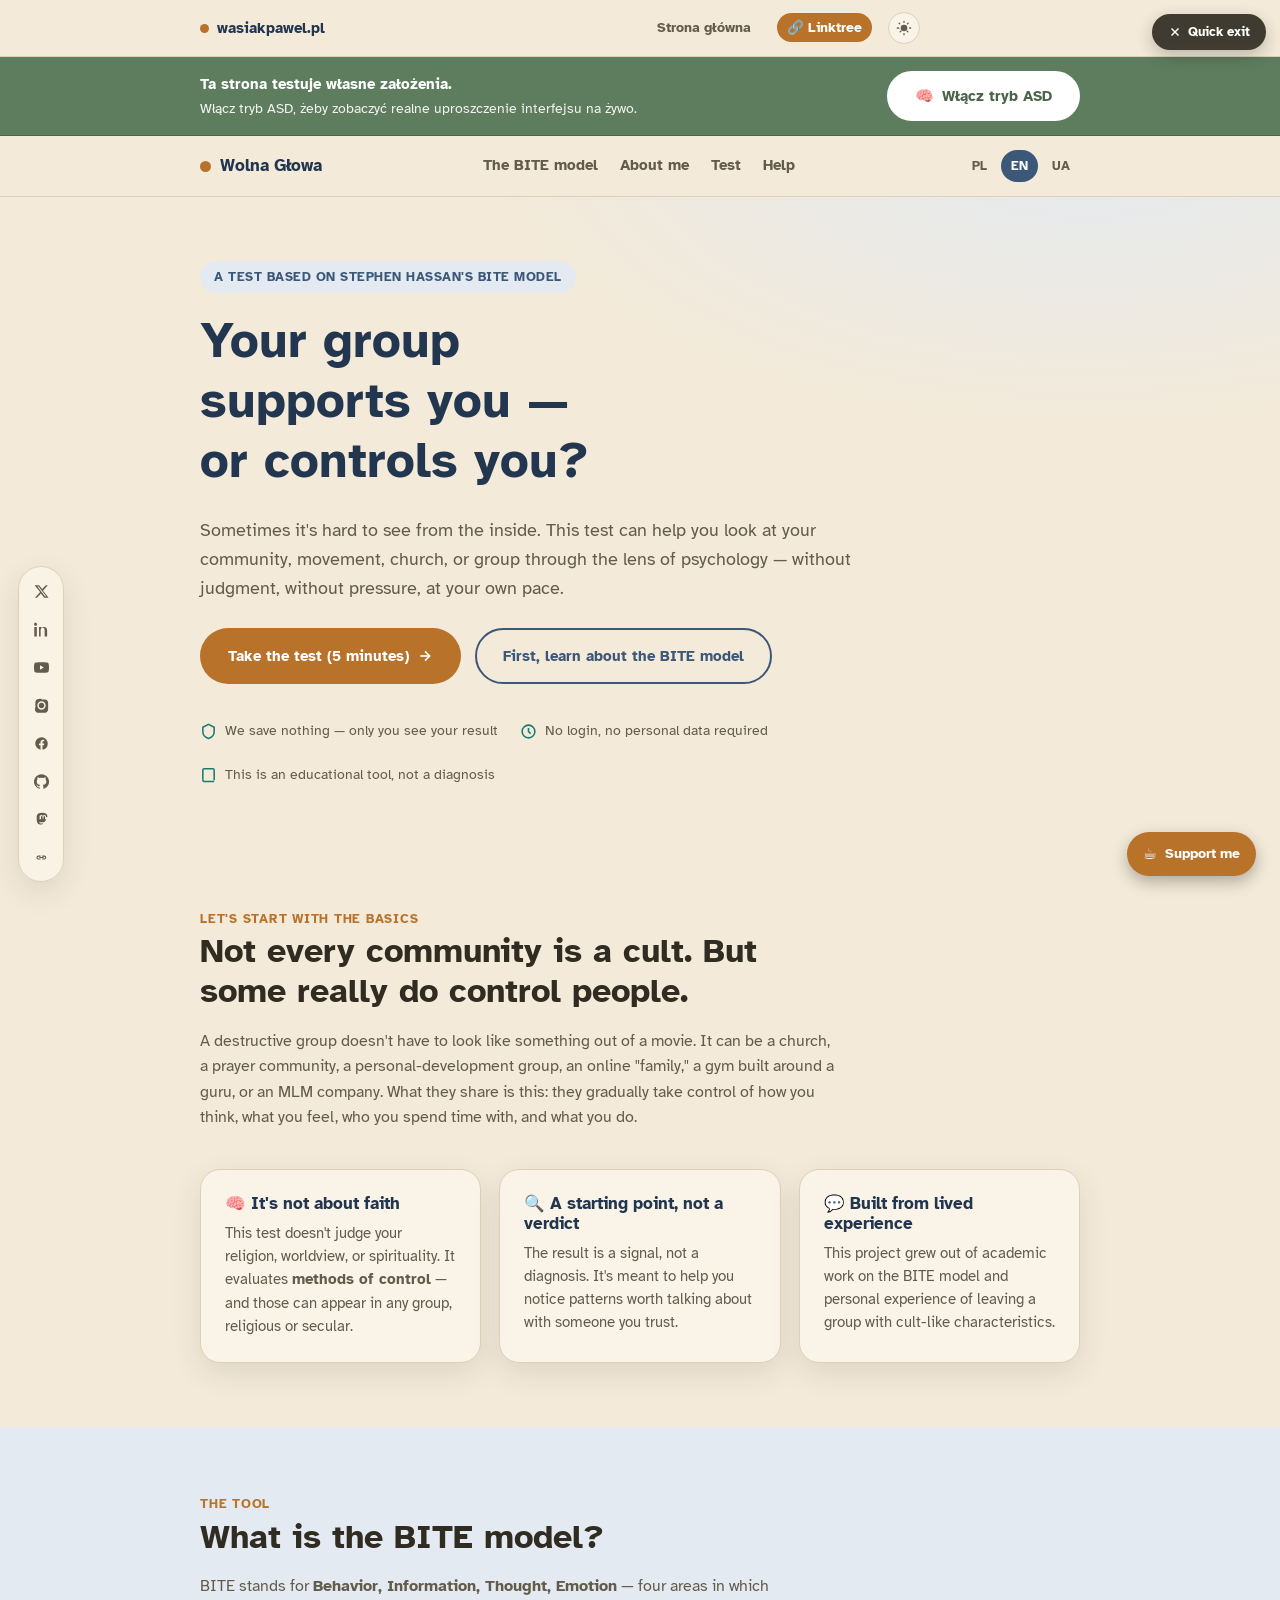
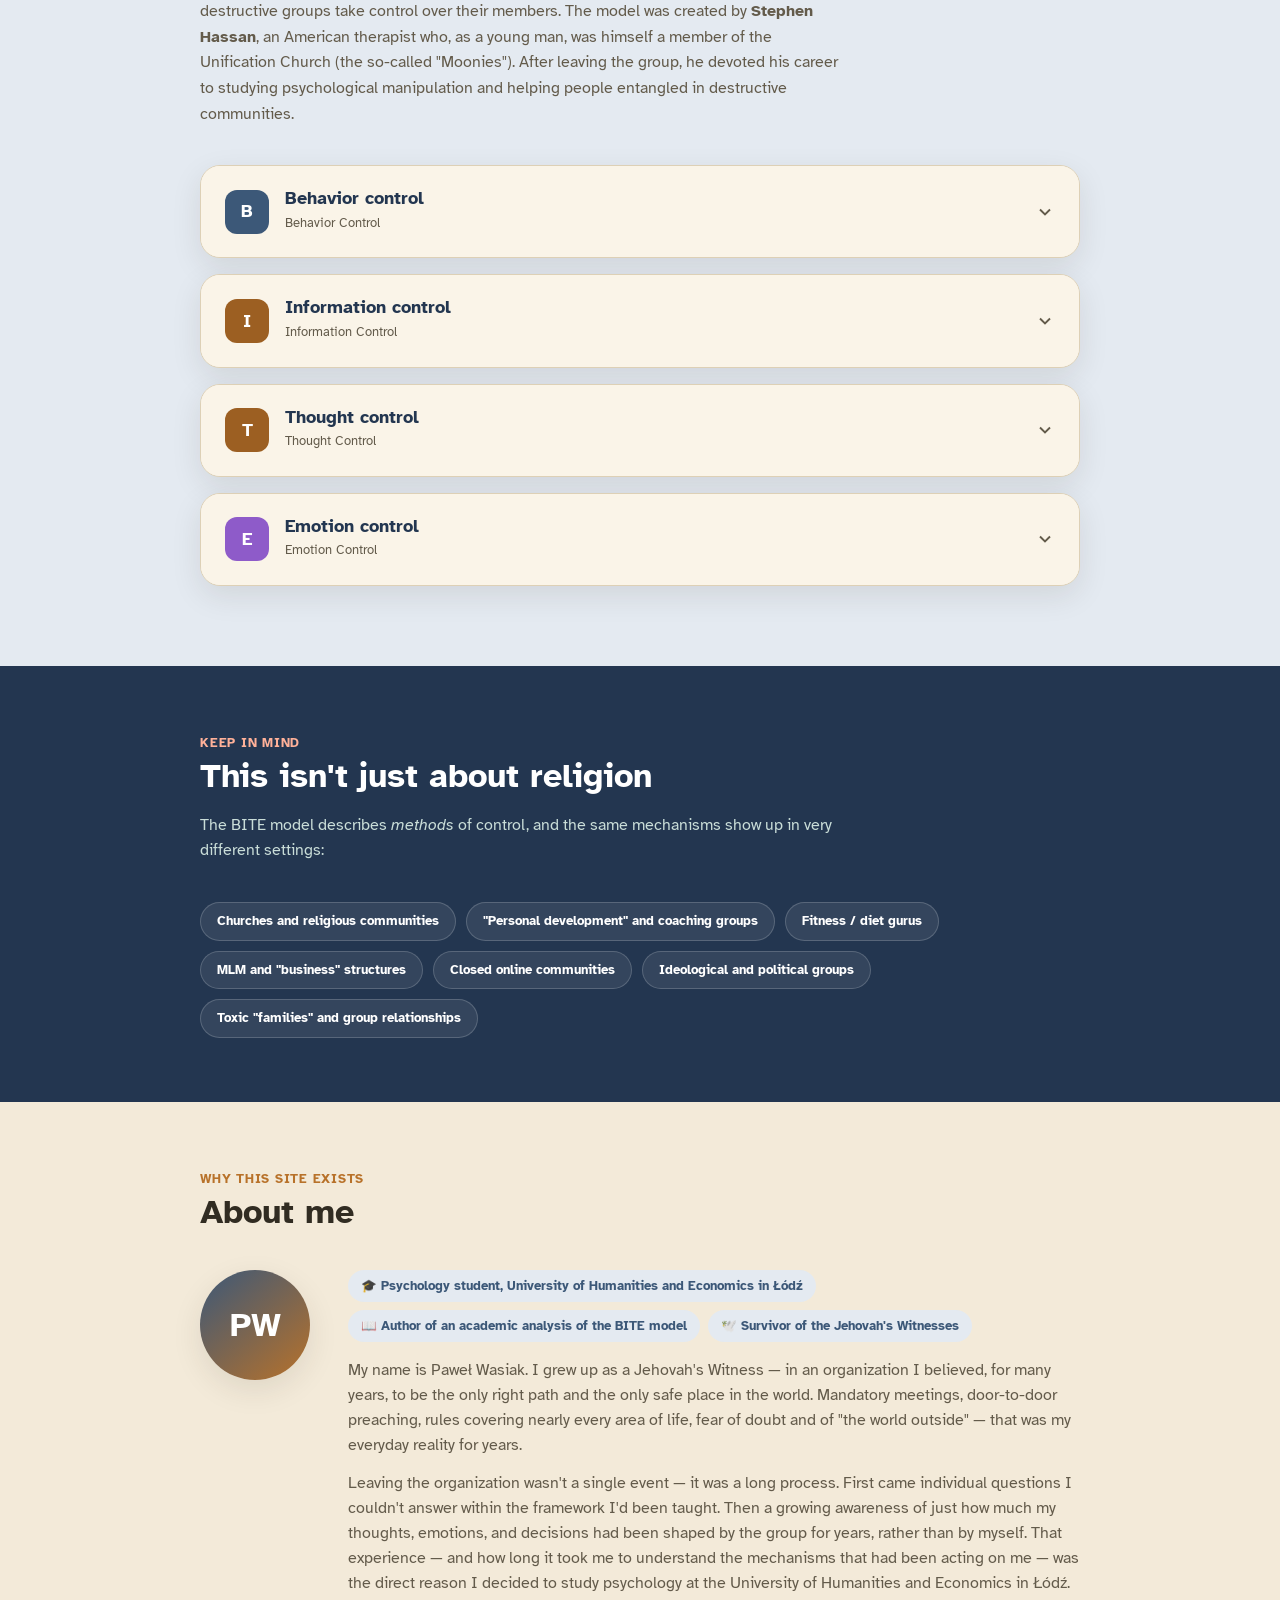
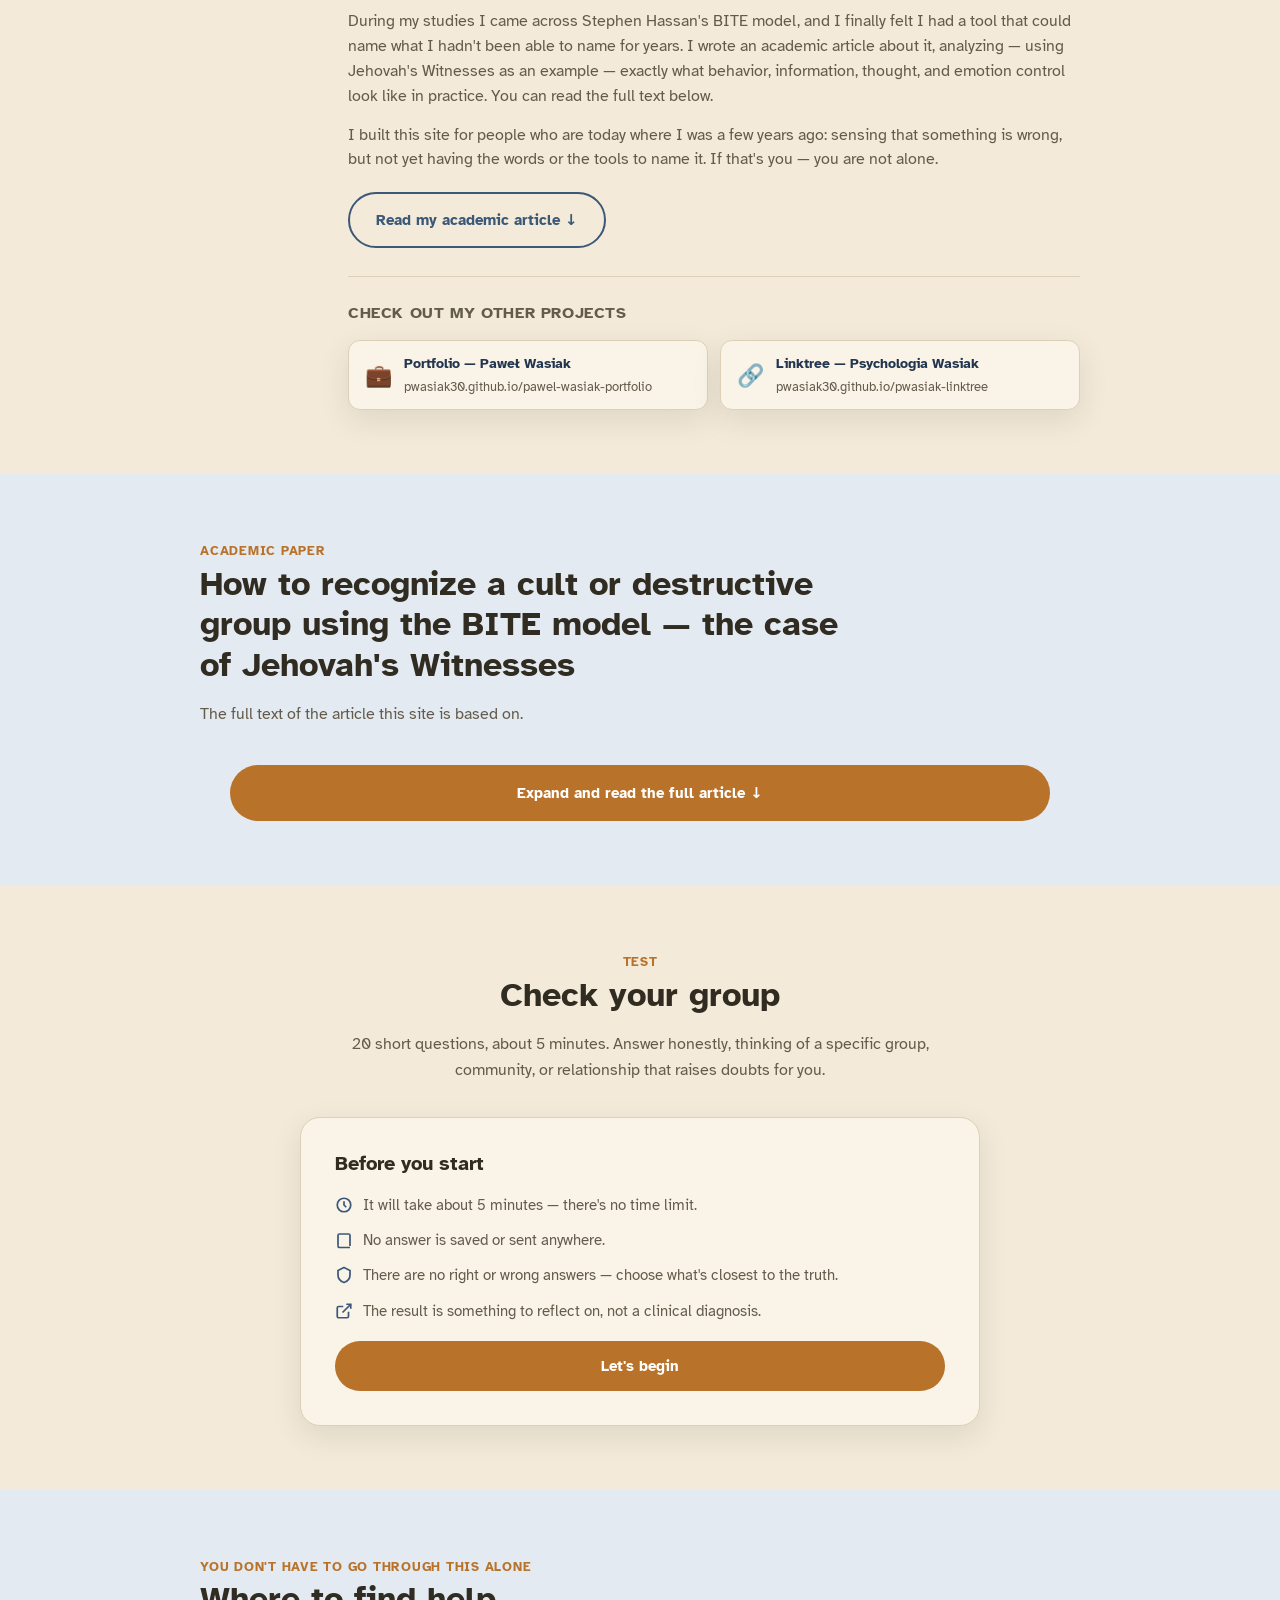
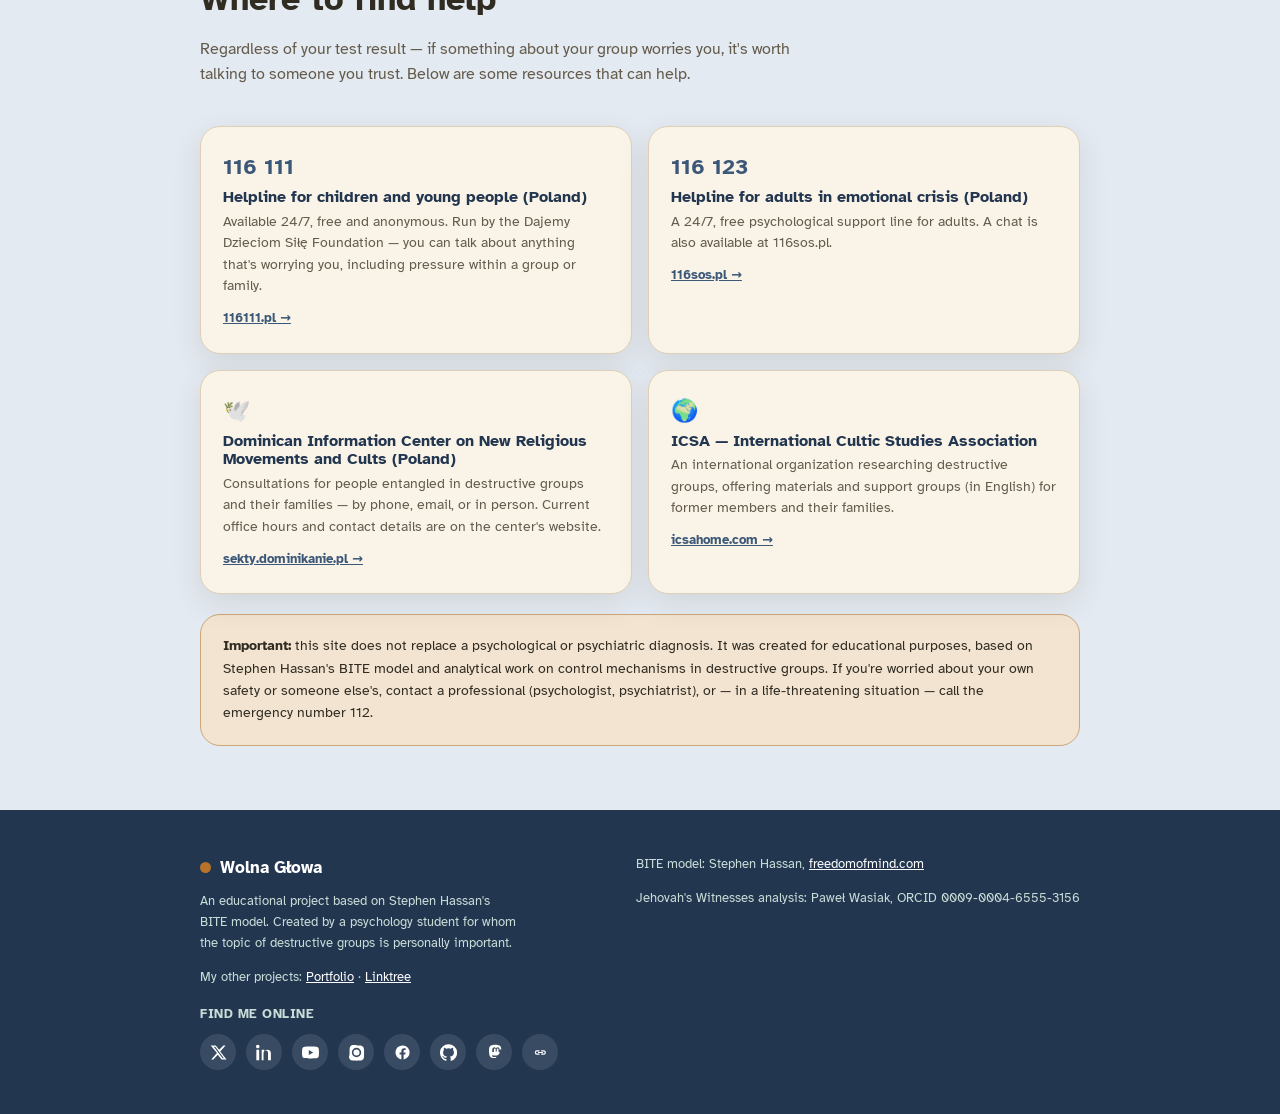
==== commit 7279bc8b: "Add files via upload" ====
--- a/en.html
+++ b/en.html
@@ -5,14 +5,175 @@
 <meta name="viewport" content="width=device-width, initial-scale=1.0">
 <title>Wolna Głowa — check whether your group is controlling you</title>
 <meta name="hz:slide-selector" content=".slide">
-<link rel="preconnect" href="https://fonts.googleapis.com">
-<link href="https://fonts.googleapis.com/css2?family=Poppins:wght@600;700;800&family=Inter:wght@400;500;600;700&display=swap" rel="stylesheet">
+<meta name="theme-color" content="#3c5878">
+<link rel="icon" type="image/svg+xml" href="/favicon.svg">
+<link rel="alternate icon" type="image/png" href="/favicon-32.png">
+<link rel="apple-touch-icon" href="/apple-touch-icon.png">
 <link rel="alternate" hreflang="pl" href="index.html">
 <link rel="alternate" hreflang="en" href="en.html">
 <link rel="alternate" hreflang="uk" href="uk.html">
+<link rel="stylesheet" href="styleguide.css">
 <link rel="stylesheet" href="styles.css">
 </head>
 <body>
+
+<script>
+  (function(){
+    try{
+      var t = localStorage.getItem('wp-theme');
+      if(t === 'dark' || t === 'light'){ document.documentElement.setAttribute('data-theme', t); }
+    }catch(e){}
+  })();
+</script>
+
+<style>
+  .topbar{
+    position:sticky; top:0; z-index:999;
+    background:color-mix(in srgb, var(--paper) 92%, transparent);
+    backdrop-filter:blur(6px);
+    border-bottom:1px solid var(--line);
+  }
+  .topbar-inner{
+    max-width:920px; margin:0 auto; padding:12px 20px;
+    display:flex; align-items:center; justify-content:space-between; gap:12px;
+    flex-wrap:wrap;
+  }
+  .topbar-brand{
+    display:flex; align-items:center; gap:8px;
+    font-family:var(--font-heading, 'Poppins', sans-serif);
+    font-weight:700; font-size:15px;
+    color:var(--teal-900); text-decoration:none;
+  }
+  .topbar-brand:hover{ color:var(--teal-700); }
+  .topbar-brand .dot{
+    width:9px; height:9px; border-radius:50%; background:var(--coral); flex:none;
+  }
+  .topbar-links{
+    display:flex; align-items:center; gap:16px; list-style:none; margin:0; padding:0;
+  }
+  .topbar-links a{
+    color:var(--ink-soft); text-decoration:none; font-weight:600; font-size:13.5px;
+    font-family:var(--font-body, 'Inter', sans-serif);
+    padding:6px 10px; border-radius:999px; transition:background .15s ease, color .15s ease;
+  }
+  .topbar-links a:hover{ background:var(--teal-100); color:var(--teal-700); }
+  .topbar-links a.is-accent{
+    background:var(--coral); color:#fff;
+  }
+  .topbar-links a.is-accent:hover{ background:var(--coral-dark); color:#fff; }
+
+  @media (max-width:480px){
+    .topbar-inner{ padding:10px 14px; }
+    .topbar-brand{ font-size:14px; }
+    .topbar-links a{ font-size:12.5px; padding:5px 8px; }
+  }
+</style>
+
+<header class="topbar">
+  <div class="topbar-inner">
+    <a href="https://wasiakpawel.pl" class="topbar-brand">
+      <span class="dot"></span>
+      wasiakpawel.pl
+    </a>
+    <nav>
+      <ul class="topbar-links">
+        <li><a href="https://wasiakpawel.pl">Strona główna</a></li>
+        <li><a href="https://linktree.wasiakpawel.pl" class="is-accent">🔗 Linktree</a></li>
+        <li>
+          <button
+            type="button"
+            id="theme-toggle"
+            class="theme-toggle"
+            aria-label="Przełącz jasny/ciemny motyw"
+            title="Przełącz jasny/ciemny motyw"
+          >
+            <svg class="icon-sun" viewBox="0 0 24 24" aria-hidden="true"><path d="M12 4.5a1 1 0 0 1-1-1V2a1 1 0 1 1 2 0v1.5a1 1 0 0 1-1 1zm0 15a1 1 0 0 1 1 1V22a1 1 0 1 1-2 0v-1.5a1 1 0 0 1 1-1zm7.5-7.5a1 1 0 0 1 1-1H22a1 1 0 1 1 0 2h-1.5a1 1 0 0 1-1-1zm-15 0a1 1 0 0 1 1 1H2a1 1 0 1 1 0-2h1.5a1 1 0 0 1 1 1zm12.02-5.52a1 1 0 0 1 0-1.42l1.06-1.06a1 1 0 1 1 1.42 1.42l-1.06 1.06a1 1 0 0 1-1.42 0zM5.44 18.56a1 1 0 0 1 0-1.42l1.06-1.06a1 1 0 1 1 1.42 1.42l-1.06 1.06a1 1 0 0 1-1.42 0zm13.12 0a1 1 0 0 1-1.42 0l-1.06-1.06a1 1 0 1 1 1.42-1.42l1.06 1.06a1 1 0 0 1 0 1.42zM6.5 6.5a1 1 0 0 1-1.42 0L4.02 5.44a1 1 0 0 1 1.42-1.42L6.5 5.08a1 1 0 0 1 0 1.42zM12 7a5 5 0 1 1 0 10 5 5 0 0 1 0-10z"/></svg>
+            <svg class="icon-moon" viewBox="0 0 24 24" aria-hidden="true"><path d="M21.5 14.5A9 9 0 1 1 9.5 2.5a1 1 0 0 1 1.06 1.5A7 7 0 0 0 20 13.44a1 1 0 0 1 1.5 1.06z"/></svg>
+          </button>
+        </li>
+      </ul>
+    </nav>
+  </div>
+</header>
+
+<script>
+  (function(){
+    var KEY = 'wp-theme';
+    function current(){
+      var attr = document.documentElement.getAttribute('data-theme');
+      if(attr === 'dark' || attr === 'light') return attr;
+      return (window.matchMedia && window.matchMedia('(prefers-color-scheme: dark)').matches) ? 'dark' : 'light';
+    }
+    var btn = document.getElementById('theme-toggle');
+    if(btn){
+      btn.addEventListener('click', function(){
+        var next = current() === 'dark' ? 'light' : 'dark';
+        document.documentElement.setAttribute('data-theme', next);
+        try{ localStorage.setItem(KEY, next); }catch(e){}
+      });
+    }
+  })();
+</script>
+
+<div class="sensory-banner" id="sensory-banner">
+  <div class="wrap sensory-banner-inner">
+    <div class="sensory-banner-text">
+      <strong>Ta strona testuje własne założenia.</strong>
+      <span class="text-sm">Włącz tryb ASD, żeby zobaczyć realne uproszczenie interfejsu na żywo.</span>
+    </div>
+    <button type="button" id="sensory-toggle" class="btn btn-sensory" aria-pressed="false">
+      <span aria-hidden="true">🧠</span> Włącz tryb ASD
+    </button>
+  </div>
+</div>
+<div id="sensory-live" class="sr-only" role="status" aria-live="polite"></div>
+
+<script>
+(function(){
+  var KEY = 'wp-asd-mode';
+  var html = document.documentElement;
+  var btn = document.getElementById('sensory-toggle');
+  var live = document.getElementById('sensory-live');
+  var banner = document.getElementById('sensory-banner');
+  var topbar = document.querySelector('.topbar');
+
+  function updateStickyOffset(){
+    if(banner){ banner.style.top = (topbar ? topbar.offsetHeight : 0) + 'px'; }
+  }
+  window.addEventListener('resize', updateStickyOffset);
+  updateStickyOffset();
+
+  function applySensory(on, persist){
+    html.classList.toggle('asd-mode', on);
+    if(btn){
+      btn.setAttribute('aria-pressed', on ? 'true' : 'false');
+      btn.innerHTML = on
+        ? '<span aria-hidden="true">✅</span> Tryb ASD włączony'
+        : '<span aria-hidden="true">🧠</span> Włącz tryb ASD';
+    }
+    if(live){
+      live.textContent = on
+        ? 'Tryb ASD włączony: większa czcionka i odstępy, wyłączone animacje, większe przyciski, ukryty pływający widget social media.'
+        : 'Tryb ASD wyłączony: przywrócono standardowy widok strony.';
+    }
+    if(persist){
+      try{ localStorage.setItem(KEY, on ? '1' : '0'); }catch(e){}
+    }
+    updateStickyOffset();
+  }
+
+  var saved = null;
+  try{ saved = localStorage.getItem(KEY); }catch(e){}
+  applySensory(saved === '1', false);
+
+  if(btn){
+    btn.addEventListener('click', function(){
+      applySensory(!html.classList.contains('asd-mode'), true);
+    });
+  }
+})();
+</script>
+
 
 <a class="coffee-fab" href="https://suppi.pl/pawelwasiak" target="_blank" rel="noopener" title="Buy me a coffee on Suppi">
   <span class="coffee-icon">☕</span>
@@ -25,7 +186,7 @@
 </button>
 <div class="exit-note">If someone might see this screen — click here and we'll instantly take you to another page and remove this one from your browser's "back" history.</div>
 
-<nav>
+<nav class="page-nav">
   <div class="navwrap">
     <a href="#top" class="brand"><span class="brand-dot"></span> Wolna Głowa</a>
     <ul id="nav-list">
@@ -504,6 +665,33 @@
       <div class="brand" style="color:#fff;"><span class="brand-dot"></span> Wolna Głowa</div>
       <p class="small" style="color:#c9ddd8; max-width:40ch; margin-top:10px;">An educational project based on Stephen Hassan's BITE model. Created by a psychology student for whom the topic of destructive groups is personally important.</p>
       <p class="small" style="color:#c9ddd8; margin-top:14px;">My other projects: <a href="https://pwasiak30.github.io/pawel-wasiak-portfolio/" target="_blank" rel="noopener">Portfolio</a> · <a href="https://pwasiak30.github.io/pwasiak-linktree/" target="_blank" rel="noopener">Linktree</a></p>
+      <p class="footer-social-label">Find me online</p>
+<ul class="social-links">
+  <li><a href="https://x.com/wasiak_dsm" target="_blank" rel="noopener" aria-label="X (Twitter)">
+    <svg viewBox="0 0 24 24"><path d="M18.9 2H22l-7.6 8.7L23.3 22h-6.9l-5.4-6.7L4.8 22H1.7l8.1-9.3L1 2h7.1l4.9 6.1L18.9 2zm-1.2 18h1.9L7.4 4H5.4l12.3 16z"/></svg>
+  </a></li>
+  <li><a href="https://www.linkedin.com/in/pwasiak30" target="_blank" rel="noopener" aria-label="LinkedIn">
+    <svg viewBox="0 0 24 24"><path d="M4.98 3.5C4.98 4.9 3.9 6 2.5 6S0 4.9 0 3.5 1.1 1 2.5 1s2.48 1.1 2.48 2.5zM.5 8h4V23h-4V8zm7.5 0h3.8v2.05h.05c.53-1 1.83-2.05 3.77-2.05C19.8 8 21 10 21 13.2V23h-4v-8.9c0-2.13-.04-4.86-2.96-4.86-2.97 0-3.42 2.32-3.42 4.7V23H8V8z"/></svg>
+  </a></li>
+  <li><a href="https://www.youtube.com/@psychologia.wasiak" target="_blank" rel="noopener" aria-label="YouTube">
+    <svg viewBox="0 0 24 24"><path d="M23.5 6.2a3 3 0 0 0-2.1-2.1C19.5 3.5 12 3.5 12 3.5s-7.5 0-9.4.6A3 3 0 0 0 .5 6.2 31 31 0 0 0 0 12a31 31 0 0 0 .5 5.8 3 3 0 0 0 2.1 2.1c1.9.6 9.4.6 9.4.6s7.5 0 9.4-.6a3 3 0 0 0 2.1-2.1A31 31 0 0 0 24 12a31 31 0 0 0-.5-5.8zM9.6 15.5v-7L15.8 12l-6.2 3.5z"/></svg>
+  </a></li>
+  <li><a href="https://www.instagram.com/psychologia.wasiak/" target="_blank" rel="noopener" aria-label="Instagram">
+    <svg viewBox="0 0 24 24"><path d="M12 2.2c3.2 0 3.6 0 4.85.07 1.17.05 1.97.24 2.43.4a4.9 4.9 0 0 1 1.77 1.15 4.9 4.9 0 0 1 1.15 1.77c.16.46.35 1.26.4 2.43.06 1.25.07 1.65.07 4.85s0 3.6-.07 4.85c-.05 1.17-.24 1.97-.4 2.43a4.9 4.9 0 0 1-1.15 1.77 4.9 4.9 0 0 1-1.77 1.15c-.46.16-1.26.35-2.43.4-1.25.06-1.65.07-4.85.07s-3.6 0-4.85-.07c-1.17-.05-1.97-.24-2.43-.4a4.9 4.9 0 0 1-1.77-1.15 4.9 4.9 0 0 1-1.15-1.77c-.16-.46-.35-1.26-.4-2.43C2.21 15.6 2.2 15.2 2.2 12s0-3.6.07-4.85c.05-1.17.24-1.97.4-2.43a4.9 4.9 0 0 1 1.15-1.77A4.9 4.9 0 0 1 5.6 1.8c.46-.16 1.26-.35 2.43-.4C9.28 1.35 9.7 1.34 12 1.34zm0 3.16a6.64 6.64 0 1 0 0 13.28 6.64 6.64 0 0 0 0-13.28zm0 10.95a4.31 4.31 0 1 1 0-8.62 4.31 4.31 0 0 1 0 8.62zm7.34-11.2a1.55 1.55 0 1 1-3.1 0 1.55 1.55 0 0 1 3.1 0z"/></svg>
+  </a></li>
+  <li><a href="https://www.facebook.com/psychologia.wasiak" target="_blank" rel="noopener" aria-label="Facebook">
+    <svg viewBox="0 0 24 24"><path d="M22 12a10 10 0 1 0-11.56 9.88v-6.99H7.9V12h2.54V9.8c0-2.5 1.5-3.89 3.78-3.89 1.1 0 2.24.2 2.24.2v2.46h-1.26c-1.24 0-1.63.77-1.63 1.56V12h2.78l-.44 2.89h-2.34v6.99A10 10 0 0 0 22 12z"/></svg>
+  </a></li>
+  <li><a href="https://github.com/pwasiak30" target="_blank" rel="noopener" aria-label="GitHub">
+    <svg viewBox="0 0 24 24"><path d="M12 .3a12 12 0 0 0-3.79 23.4c.6.12.82-.26.82-.58v-2.02c-3.34.73-4.04-1.6-4.04-1.6-.55-1.4-1.34-1.77-1.34-1.77-1.08-.75.09-.73.09-.73 1.2.08 1.84 1.24 1.84 1.24 1.07 1.84 2.8 1.3 3.49 1 .1-.78.42-1.3.76-1.6-2.66-.3-5.47-1.34-5.47-5.93 0-1.31.47-2.38 1.24-3.22-.13-.3-.54-1.52.12-3.18 0 0 1-.33 3.3 1.23a11.5 11.5 0 0 1 6 0c2.3-1.56 3.3-1.23 3.3-1.23.66 1.66.25 2.88.12 3.18.77.84 1.24 1.91 1.24 3.22 0 4.6-2.81 5.63-5.49 5.92.43.38.81 1.1.81 2.22v3.29c0 .32.22.71.83.58A12 12 0 0 0 12 .3z"/></svg>
+  </a></li>
+  <li><a href="https://mastodon.social/@s3in610" target="_blank" rel="noopener" aria-label="Mastodon">
+    <svg viewBox="0 0 24 24"><path d="M21.6 7.5c0-4.1-2.7-5.3-2.7-5.3C17.5 1.5 15.3 1.1 13 1h-.1c-2.3.1-4.5.5-5.9 1.2 0 0-2.7 1.2-2.7 5.3 0 .9-.02 2 0 3.1.06 4 .6 8 3.7 8.9 1.4.4 2.6.5 3.6.4 1.8-.1 2.8-.6 2.8-.6l-.06-1.3s-1.3.4-2.7.4c-1.4-.05-2.9-.15-3.1-1.9a3.5 3.5 0 0 1-.03-.5c1.4.3 3.5.4 4.9.3 1.2-.1 2.5-.3 3.6-.9 0 0 .5-.3.9-.7 1-1 1.4-2.6 1.5-4.6.02-.7.02-1.3.02-1.9zm-2.4 3.9h-1.5V7.9c0-.9-.4-1.4-1.2-1.4-.9 0-1.3.6-1.3 1.7v2.4h-1.5V8.2c0-1.1-.4-1.7-1.3-1.7-.8 0-1.2.5-1.2 1.4v3.5H8.9V7.8c0-.9.2-1.6.7-2.2.5-.6 1.2-.9 2-.9.9 0 1.6.3 2.1 1l.4.7.4-.7c.5-.7 1.2-1 2.1-1 .8 0 1.5.3 2 .9.5.6.7 1.3.7 2.2v3.6z"/></svg>
+  </a></li>
+  <li><a href="https://linktree.wasiakpawel.pl" target="_blank" rel="noopener" aria-label="Wszystkie linki (Linktree)">
+    <svg viewBox="0 0 24 24"><path d="M3.9 12a3.1 3.1 0 0 1 3.1-3.1h3.5v1.7H7a1.4 1.4 0 1 0 0 2.8h3.5v1.7H7A3.1 3.1 0 0 1 3.9 12zm12.6-3.1H13v1.7h3.5a1.4 1.4 0 1 1 0 2.8H13v1.7h3.5a3.1 3.1 0 1 0 0-6.2zM8.5 11.15h7v1.7h-7v-1.7z"/></svg>
+  </a></li>
+</ul>
     </div>
     <div class="small">
       <p style="color:#c9ddd8;">BITE model: Stephen Hassan, <a href="https://freedomofmind.com/" target="_blank" rel="noopener">freedomofmind.com</a></p>
@@ -725,5 +913,32 @@
   document.getElementById('quiz-intro-card').classList.remove('hidden');
 }
 </script>
+<div class="social-fab" role="navigation" aria-label="Media społecznościowe">
+  <a href="https://x.com/wasiak_dsm" target="_blank" rel="noopener" title="X (Twitter)" aria-label="X (Twitter)">
+    <svg viewBox="0 0 24 24"><path d="M18.9 2H22l-7.6 8.7L23.3 22h-6.9l-5.4-6.7L4.8 22H1.7l8.1-9.3L1 2h7.1l4.9 6.1L18.9 2zm-1.2 18h1.9L7.4 4H5.4l12.3 16z"/></svg>
+  </a>
+  <a href="https://www.linkedin.com/in/pwasiak30" target="_blank" rel="noopener" title="LinkedIn" aria-label="LinkedIn">
+    <svg viewBox="0 0 24 24"><path d="M4.98 3.5C4.98 4.9 3.9 6 2.5 6S0 4.9 0 3.5 1.1 1 2.5 1s2.48 1.1 2.48 2.5zM.5 8h4V23h-4V8zm7.5 0h3.8v2.05h.05c.53-1 1.83-2.05 3.77-2.05C19.8 8 21 10 21 13.2V23h-4v-8.9c0-2.13-.04-4.86-2.96-4.86-2.97 0-3.42 2.32-3.42 4.7V23H8V8z"/></svg>
+  </a>
+  <a href="https://www.youtube.com/@psychologia.wasiak" target="_blank" rel="noopener" title="YouTube" aria-label="YouTube">
+    <svg viewBox="0 0 24 24"><path d="M23.5 6.2a3 3 0 0 0-2.1-2.1C19.5 3.5 12 3.5 12 3.5s-7.5 0-9.4.6A3 3 0 0 0 .5 6.2 31 31 0 0 0 0 12a31 31 0 0 0 .5 5.8 3 3 0 0 0 2.1 2.1c1.9.6 9.4.6 9.4.6s7.5 0 9.4-.6a3 3 0 0 0 2.1-2.1A31 31 0 0 0 24 12a31 31 0 0 0-.5-5.8zM9.6 15.5v-7L15.8 12l-6.2 3.5z"/></svg>
+  </a>
+  <a href="https://www.instagram.com/psychologia.wasiak/" target="_blank" rel="noopener" title="Instagram" aria-label="Instagram">
+    <svg viewBox="0 0 24 24"><path d="M12 2.2c3.2 0 3.6 0 4.85.07 1.17.05 1.97.24 2.43.4a4.9 4.9 0 0 1 1.77 1.15 4.9 4.9 0 0 1 1.15 1.77c.16.46.35 1.26.4 2.43.06 1.25.07 1.65.07 4.85s0 3.6-.07 4.85c-.05 1.17-.24 1.97-.4 2.43a4.9 4.9 0 0 1-1.15 1.77 4.9 4.9 0 0 1-1.77 1.15c-.46.16-1.26.35-2.43.4-1.25.06-1.65.07-4.85.07s-3.6 0-4.85-.07c-1.17-.05-1.97-.24-2.43-.4a4.9 4.9 0 0 1-1.77-1.15 4.9 4.9 0 0 1-1.15-1.77c-.16-.46-.35-1.26-.4-2.43C2.21 15.6 2.2 15.2 2.2 12s0-3.6.07-4.85c.05-1.17.24-1.97.4-2.43a4.9 4.9 0 0 1 1.15-1.77A4.9 4.9 0 0 1 5.6 1.8c.46-.16 1.26-.35 2.43-.4C9.28 1.35 9.7 1.34 12 1.34zm0 3.16a6.64 6.64 0 1 0 0 13.28 6.64 6.64 0 0 0 0-13.28zm0 10.95a4.31 4.31 0 1 1 0-8.62 4.31 4.31 0 0 1 0 8.62zm7.34-11.2a1.55 1.55 0 1 1-3.1 0 1.55 1.55 0 0 1 3.1 0z"/></svg>
+  </a>
+  <a href="https://www.facebook.com/psychologia.wasiak" target="_blank" rel="noopener" title="Facebook" aria-label="Facebook">
+    <svg viewBox="0 0 24 24"><path d="M22 12a10 10 0 1 0-11.56 9.88v-6.99H7.9V12h2.54V9.8c0-2.5 1.5-3.89 3.78-3.89 1.1 0 2.24.2 2.24.2v2.46h-1.26c-1.24 0-1.63.77-1.63 1.56V12h2.78l-.44 2.89h-2.34v6.99A10 10 0 0 0 22 12z"/></svg>
+  </a>
+  <a href="https://github.com/pwasiak30" target="_blank" rel="noopener" title="GitHub" aria-label="GitHub">
+    <svg viewBox="0 0 24 24"><path d="M12 .3a12 12 0 0 0-3.79 23.4c.6.12.82-.26.82-.58v-2.02c-3.34.73-4.04-1.6-4.04-1.6-.55-1.4-1.34-1.77-1.34-1.77-1.08-.75.09-.73.09-.73 1.2.08 1.84 1.24 1.84 1.24 1.07 1.84 2.8 1.3 3.49 1 .1-.78.42-1.3.76-1.6-2.66-.3-5.47-1.34-5.47-5.93 0-1.31.47-2.38 1.24-3.22-.13-.3-.54-1.52.12-3.18 0 0 1-.33 3.3 1.23a11.5 11.5 0 0 1 6 0c2.3-1.56 3.3-1.23 3.3-1.23.66 1.66.25 2.88.12 3.18.77.84 1.24 1.91 1.24 3.22 0 4.6-2.81 5.63-5.49 5.92.43.38.81 1.1.81 2.22v3.29c0 .32.22.71.83.58A12 12 0 0 0 12 .3z"/></svg>
+  </a>
+  <a href="https://mastodon.social/@s3in610" target="_blank" rel="noopener" title="Mastodon" aria-label="Mastodon">
+    <svg viewBox="0 0 24 24"><path d="M21.6 7.5c0-4.1-2.7-5.3-2.7-5.3C17.5 1.5 15.3 1.1 13 1h-.1c-2.3.1-4.5.5-5.9 1.2 0 0-2.7 1.2-2.7 5.3 0 .9-.02 2 0 3.1.06 4 .6 8 3.7 8.9 1.4.4 2.6.5 3.6.4 1.8-.1 2.8-.6 2.8-.6l-.06-1.3s-1.3.4-2.7.4c-1.4-.05-2.9-.15-3.1-1.9a3.5 3.5 0 0 1-.03-.5c1.4.3 3.5.4 4.9.3 1.2-.1 2.5-.3 3.6-.9 0 0 .5-.3.9-.7 1-1 1.4-2.6 1.5-4.6.02-.7.02-1.3.02-1.9zm-2.4 3.9h-1.5V7.9c0-.9-.4-1.4-1.2-1.4-.9 0-1.3.6-1.3 1.7v2.4h-1.5V8.2c0-1.1-.4-1.7-1.3-1.7-.8 0-1.2.5-1.2 1.4v3.5H8.9V7.8c0-.9.2-1.6.7-2.2.5-.6 1.2-.9 2-.9.9 0 1.6.3 2.1 1l.4.7.4-.7c.5-.7 1.2-1 2.1-1 .8 0 1.5.3 2 .9.5.6.7 1.3.7 2.2v3.6z"/></svg>
+  </a>
+  <a href="https://linktree.wasiakpawel.pl" target="_blank" rel="noopener" title="Wszystkie linki" aria-label="Wszystkie linki (Linktree)">
+    <svg viewBox="0 0 24 24"><path d="M3.9 12a3.1 3.1 0 0 1 3.1-3.1h3.5v1.7H7a1.4 1.4 0 1 0 0 2.8h3.5v1.7H7A3.1 3.1 0 0 1 3.9 12zm12.6-3.1H13v1.7h3.5a1.4 1.4 0 1 1 0 2.8H13v1.7h3.5a3.1 3.1 0 1 0 0-6.2zM8.5 11.15h7v1.7h-7v-1.7z"/></svg>
+  </a>
+</div>
+
 </body>
 </html>
--- a/styleguide.css
+++ b/styleguide.css
@@ -0,0 +1,357 @@
+/* ==========================================================================
+   STYLEGUIDE.CSS — wasiakpawel.pl / ekosystem subdomen
+   Bazowy plik stylów. Wklej <link rel="stylesheet" href="/styleguide.css">
+   PRZED plikiem CSS specyficznym dla danego projektu (żeby móc go nadpisywać).
+
+   AKTUALIZACJA (2026-08-17): nowa, stonowana identyfikacja wizualna —
+   wypracowana najpierw na landing page'u "Otulina" (projekt badawczy o
+   przeglądarce sensorycznej dla osób w spektrum autyzmu), a teraz przyjęta
+   jako NOWA, DOMYŚLNA paleta i typografia całego ekosystemu (decyzja w
+   ramach projektu "Marka"). W tym pliku ZOSTAŁY POŚWIĘCONE wyłącznie ASD-
+   -specyficzne ograniczenia ruchu — zwykłe animacje/hover/transformy
+   (np. .btn:active{transform:scale(.97)}, .social-links a:hover{transform:
+   translateY(-2px)}) zostają, bo dla ogólnej publiczności nie są problemem.
+   Jeśli jakaś podstrona (np. sama "Otulina") nadal potrzebuje trybu bez
+   ruchu, powinna to nadpisać lokalnie (@media prefers-reduced-motion i/lub
+   usunięcie transformów), tak jak robiła to dotychczas.
+
+   ZMIANA WZGLĘDEM POPRZEDNIEJ WERSJI:
+     - Nazwy zmiennych zachowane 1:1 (--teal-*, --coral*, --amber*, --ink,
+       --paper, --card, --line...) — dzięki temu topbar-component.html i
+       social-links-component.html działają BEZ ŻADNYCH zmian w markupie.
+     - Wartości zmiennych zamienione z teal/coral na stalowy błękit + bursztyn
+       + szałwia, tła z czystej bieli na ciepły krem (jasny) / matowy grafit
+       (ciemny) — patrz sekcje niżej.
+     - Typografia: Poppins+Inter zamienione na jedną, bardzo czytelną rodzinę
+       Atkinson Hyperlegible (nagłówki i tekst), zgodnie z tym, co sprawdziło
+       się na "Otulinie".
+     - UWAGA SYNC: --teal-600 jest zduplikowane jako <meta name="theme-color">
+       w head-component.html. Ta aktualizacja ZMIENIA tę wartość na #3c5878 —
+       head-component.html w wiedzy projektu został zaktualizowany równolegle.
+
+   AKTUALIZACJA (2026-08-19): dodano sekcję "TRYB ASD" na końcu pliku —
+   pasek + przycisk (markup: asd-mode-component.html), który realnie
+   upraszcza bieżącą stronę po kliknięciu (klasa html.asd-mode). Wklejany
+   na KAŻDEJ podstronie ekosystemu, zaraz po topbar-component.html. Patrz
+   komentarz przy tej sekcji niżej i nagłówek asd-mode-component.html.
+   ========================================================================== */
+
+/* --- Fonty (Google Fonts) --- */
+@import url('https://fonts.googleapis.com/css2?family=Atkinson+Hyperlegible:wght@400;700&display=swap');
+
+/* --- Zmienne: tryb jasny (domyślny) --- */
+:root{
+  /* Kolor marki — stalowy błękit (dawniej teal)
+     UWAGA: --teal-600 jest zduplikowane jako <meta name="theme-color"> w
+     head-component.html (JEDEN stały kolor paska przeglądarki, wspólny dla
+     całego ekosystemu — celowo bez rozróżnienia jasny/ciemny, patrz komentarz
+     tam). Jeśli zmienisz wartość --teal-600 tutaj, zaktualizuj ręcznie też
+     tamten plik — to zwykły <meta>, nie zmienna CSS, więc się samo nie
+     podciągnie. */
+  --teal-900:#233650;
+  --teal-700:#3c5878;
+  --teal-600:#3c5878;
+  --teal-500:#5779a0;
+  --teal-100:#e4eaf1;
+
+  /* Kolory akcentu / statusów — "coral" pozostaje nazwą zmiennej (zgodność
+     z topbar/social-fab), ale wartość to przyciemniony bursztyn */
+  --coral:#b8722a;
+  --coral-dark:#9c5f22;
+  --amber:#b8722a;
+  --amber-dark:#9c5f22;
+  --sage:#5e7d5e;
+  --sage-dark:#4a6449;
+  --red:#c14f43;
+  --red-dark:#a53e33;
+  --green:#4a7a52;
+  --green-dark:#3a6241;
+
+  /* Tekst i tło */
+  --ink:#312c22;
+  --ink-soft:#635b4b;
+  --paper:#f3ead9;
+  --card:#faf4e8;
+  --line:#ddd0b6;
+
+  /* Efekty */
+  --shadow: 0 10px 30px rgba(49,44,34,0.10);
+  --radius: 20px;
+  --radius-sm: 12px;
+  --radius-pill: 999px;
+
+  /* Fonty */
+  --font-heading: 'Atkinson Hyperlegible', system-ui, sans-serif;
+  --font-body: 'Atkinson Hyperlegible', system-ui, sans-serif;
+
+  color-scheme: light;
+}
+
+/* --- Zmienne: tryb ciemny (automatycznie wg systemu) --- */
+@media (prefers-color-scheme: dark){
+  :root{
+    --teal-900:#dfe7ee;
+    --teal-700:#8fb0d1;
+    --teal-600:#7ea3c9;
+    --teal-500:#5779a0;
+    --teal-100:#28384a;
+
+    --coral:#e0a95e;
+    --coral-dark:#c98a3f;
+    --amber:#e0a95e;
+    --amber-dark:#c98a3f;
+    --sage:#8fac8b;
+    --sage-dark:#6f8f6c;
+    --red:#e07a6d;
+    --red-dark:#c14f43;
+    --green:#7fb385;
+    --green-dark:#4a7a52;
+
+    --ink:#e9e4d8;
+    --ink-soft:#b3ac9c;
+    --paper:#1b1f24;
+    --card:#23282f;
+    --line:#383e46;
+
+    --shadow: 0 10px 30px rgba(0,0,0,0.35);
+    color-scheme: dark;
+  }
+}
+
+/* --- Manualne nadpisanie (przełącznik motywu — patrz sekcja THEME TOGGLE niżej) ---
+   Dodaj data-theme="dark" lub data-theme="light" na <html>, żeby wymusić motyw
+   niezależnie od ustawień systemu. */
+:root[data-theme="dark"]{
+  --teal-900:#dfe7ee; --teal-700:#8fb0d1; --teal-600:#7ea3c9; --teal-500:#5779a0; --teal-100:#28384a;
+  --coral:#e0a95e; --coral-dark:#c98a3f; --amber:#e0a95e; --amber-dark:#c98a3f;
+  --sage:#8fac8b; --sage-dark:#6f8f6c; --red:#e07a6d; --red-dark:#c14f43; --green:#7fb385; --green-dark:#4a7a52;
+  --ink:#e9e4d8; --ink-soft:#b3ac9c; --paper:#1b1f24; --card:#23282f; --line:#383e46;
+  --shadow: 0 10px 30px rgba(0,0,0,0.35); color-scheme: dark;
+}
+:root[data-theme="light"]{
+  --teal-900:#233650; --teal-700:#3c5878; --teal-600:#3c5878; --teal-500:#5779a0; --teal-100:#e4eaf1;
+  --coral:#b8722a; --coral-dark:#9c5f22; --amber:#b8722a; --amber-dark:#9c5f22;
+  --sage:#5e7d5e; --sage-dark:#4a6449; --red:#c14f43; --red-dark:#a53e33; --green:#4a7a52; --green-dark:#3a6241;
+  --ink:#312c22; --ink-soft:#635b4b; --paper:#f3ead9; --card:#faf4e8; --line:#ddd0b6;
+  --shadow: 0 10px 30px rgba(49,44,34,0.10); color-scheme: light;
+}
+
+/* --- Reset / bazowe --- */
+*{ box-sizing:border-box; }
+html{ scroll-behavior:smooth; }
+body{
+  margin:0;
+  font-family:var(--font-body);
+  color:var(--ink);
+  background:var(--paper);
+  line-height:1.6;
+  -webkit-font-smoothing:antialiased;
+}
+img,svg,video{ max-width:100%; display:block; }
+
+/* --- Typografia --- */
+h1,h2,h3,h4{
+  font-family:var(--font-heading);
+  line-height:1.2;
+  margin:0 0 .5em 0;
+  color:var(--ink);
+}
+h1{ font-size:clamp(1.9rem, 4vw, 2.8rem); font-weight:800; }
+h2{ font-size:clamp(1.5rem, 3vw, 2.1rem); font-weight:700; }
+h3{ font-size:1.25rem; font-weight:700; }
+h4{ font-size:1.05rem; font-weight:600; }
+p{ margin:0 0 1em 0; }
+a{ color:var(--teal-600); }
+small,.text-sm{ font-size:13.5px; color:var(--ink-soft); }
+
+/* --- Layout --- */
+.wrap{ max-width:920px; margin:0 auto; padding:0 20px; }
+.wrap-narrow{ max-width:720px; margin:0 auto; padding:0 20px; }
+
+/* --- Przyciski --- */
+.btn{
+  display:inline-flex; align-items:center; justify-content:center; gap:8px;
+  font-family:var(--font-body); font-weight:600; font-size:15px;
+  padding:14px 26px; border-radius:var(--radius-pill);
+  text-decoration:none; cursor:pointer; border:2px solid transparent;
+  transition:background .15s ease, transform .1s ease, box-shadow .15s ease;
+}
+.btn:active{ transform:scale(.97); }
+.btn-primary{ background:var(--coral); color:#fff; }
+.btn-primary:hover{ background:var(--coral-dark); }
+.btn-secondary{ background:var(--teal-600); color:#fff; }
+.btn-secondary:hover{ background:var(--teal-700); }
+.btn-ghost{ background:transparent; color:var(--teal-700); border-color:var(--teal-600); }
+.btn-ghost:hover{ background:var(--teal-100); }
+.btn-wide{ width:100%; }
+.btn[disabled]{ opacity:.4; cursor:not-allowed; }
+
+/* --- Karty --- */
+.card{
+  background:var(--card); border:1px solid var(--line); border-radius:var(--radius);
+  box-shadow:var(--shadow); padding:24px;
+}
+
+/* --- Znaczniki / chipy --- */
+.chip{
+  display:inline-block; background:var(--teal-100); color:var(--teal-700);
+  padding:6px 14px; border-radius:var(--radius-pill); font-size:13px; font-weight:600;
+}
+
+/* --- Formularze (bazowe) --- */
+input,textarea,select{
+  font-family:var(--font-body); font-size:15px; color:var(--ink);
+  background:var(--card); border:1px solid var(--line); border-radius:var(--radius-sm);
+  padding:10px 14px; width:100%;
+}
+input:focus,textarea:focus,select:focus{ outline:2px solid var(--teal-500); outline-offset:1px; }
+label{ font-weight:600; font-size:14px; display:block; margin-bottom:6px; }
+
+/* ==========================================================================
+   THEME TOGGLE — ręczny przełącznik jasny/ciemny (do wklejenia w topbarze)
+   Wymaga <button id="theme-toggle" class="theme-toggle"> z dwiema ikonami
+   wewnątrz (.icon-sun / .icon-moon) — gotowy markup + skrypt JS (ustawienie
+   atrybutu data-theme na <html> + zapis wyboru w localStorage) są częścią
+   topbar-component.html, żeby działało od razu po wklejeniu topbara.
+   Domyślnie (bez kliknięcia) strona nadal podąża za motywem systemowym
+   (prefers-color-scheme) — ręczny wybór go tylko nadpisuje.
+   ========================================================================== */
+.theme-toggle{
+  display:flex; align-items:center; justify-content:center;
+  width:32px; height:32px; padding:0; margin:0; flex:none;
+  border:1px solid var(--line); border-radius:50%;
+  background:var(--card); color:var(--ink-soft); cursor:pointer;
+  transition:background .15s ease, color .15s ease, border-color .15s ease;
+}
+.theme-toggle:hover{ background:var(--teal-100); color:var(--teal-700); border-color:var(--teal-500); }
+.theme-toggle:focus-visible{ outline:2px solid var(--teal-500); outline-offset:2px; }
+.theme-toggle svg{ width:16px; height:16px; fill:currentColor; display:block; }
+.theme-toggle .icon-moon{ display:none; }
+
+/* Ikona zawsze pokazuje AKTUALNIE aktywny motyw (słońce = jasny, księżyc = ciemny) -
+   zarówno gdy wybrany ręcznie (data-theme), jak i gdy podążamy za systemem. */
+:root[data-theme="dark"] .theme-toggle .icon-sun{ display:none; }
+:root[data-theme="dark"] .theme-toggle .icon-moon{ display:block; }
+@media (prefers-color-scheme:dark){
+  :root:not([data-theme]) .theme-toggle .icon-sun{ display:none; }
+  :root:not([data-theme]) .theme-toggle .icon-moon{ display:block; }
+}
+
+/* ==========================================================================
+   SOCIAL LINKS — rząd ikon (do footera/topbara) + pływający pasek (FAB)
+   Markup gotowy do wklejenia: social-links-component.html
+   UWAGA (2026-08-14): FAB przestał być rozwijany na kliknięcie (był problem —
+   na telefonie przycisk-przełącznik był niewidoczny/nie reagował). Teraz to
+   statyczny pasek, zawsze widoczny, także na mobile — na małych ekranach
+   układa się poziomo przy dolnej krawędzi zamiast pionowo, żeby nie zasłaniać
+   treści. Jeśli strona ma też pływający przycisk wsparcia/CTA (np. Suppi),
+   trzymaj go w prawym dolnym rogu — .social-fab siedzi po lewej.
+   ========================================================================== */
+
+/* --- Rząd ikon w linii (footer, sekcja "o mnie" itp.) --- */
+.social-links{
+  display:flex; align-items:center; gap:10px; flex-wrap:wrap; margin:0; padding:0; list-style:none;
+}
+.social-links a{
+  display:flex; align-items:center; justify-content:center;
+  width:36px; height:36px; border-radius:50%;
+  background:var(--teal-100); color:var(--teal-700);
+  transition:background .15s ease, color .15s ease, transform .15s ease;
+}
+.social-links a:hover{ background:var(--teal-600); color:#fff; transform:translateY(-2px); }
+.social-links svg{ width:17px; height:17px; fill:currentColor; flex:none; }
+
+/* --- Pływający pasek (FAB), statyczny, bez rozwijania --- */
+.social-fab{
+  position:fixed; left:18px; bottom:18px; z-index:998;
+  display:flex; flex-direction:column; align-items:center; gap:6px;
+  background:color-mix(in srgb, var(--card) 82%, transparent);
+  backdrop-filter:blur(8px);
+  border:1px solid var(--line);
+  border-radius:999px;
+  padding:8px 6px;
+  box-shadow:var(--shadow);
+}
+.social-fab a{
+  display:flex; align-items:center; justify-content:center;
+  width:32px; height:32px; border-radius:50%;
+  color:var(--ink-soft);
+  transition:background .18s ease, color .18s ease, transform .18s ease;
+}
+.social-fab a:hover{ background:var(--teal-600); color:#fff; transform:translateY(-2px); }
+.social-fab svg{ width:15px; height:15px; fill:currentColor; display:block; }
+.social-fab .emoji{ font-size:.85rem; line-height:1; }
+
+/* Na małych ekranach pasek NIE znika — układa się poziomo przy dolnej krawędzi
+   (od lewej do prawej, wyśrodkowany), z mniejszymi ikonami, żeby nie zasłaniać
+   treści strony. */
+@media (max-width:640px){
+  .social-fab{
+    left:8px; right:8px; bottom:8px; width:auto;
+    flex-direction:row; justify-content:center; flex-wrap:wrap;
+    padding:6px 8px; gap:4px;
+  }
+  .social-fab a{ width:26px; height:26px; }
+  .social-fab svg{ width:12px; height:12px; }
+}
+
+/* ==========================================================================
+   TRYB ASD — pasek + przycisk, wklejany na KAŻDEJ podstronie ekosystemu
+   Markup + skrypt gotowe do wklejenia: asd-mode-component.html (wklej RAZ,
+   zaraz po topbar-component.html, na samej górze <body>, przed <main>).
+
+   DODANE (2026-08-19): to nie jest ozdobny przycisk-deklaracja. Kliknięcie
+   dodaje klasę html.asd-mode, a reguły niżej REALNIE zmieniają prezentację
+   BIEŻĄCEJ strony w przeglądarce: większa czcionka/interlinia, wyłączone
+   animacje i przejścia (twardo — niezależnie od tego, czy użytkownik ma
+   ustawione prefers-reduced-motion w systemie, bo wielu nie ma), podkreślone
+   linki, większe przyciski/touch targety, ukryty pływający .social-fab (to
+   sam w sobie ruchomy, rozpraszający element). Stan zapisywany w
+   localStorage (klucz "wp-asd-mode" — osobny od "wp-theme", bo tryb ASD jest
+   NIEZALEŻNY od wyboru jasny/ciemny: część osób w spektrum preferuje ciemny,
+   część jasny, więc nie wymuszamy tu żadnej konkretnej palety).
+
+   Jeśli podstrona ma własne wielokolumnowe siatki (np. .compare,
+   .modules-grid na asd-browser.wasiakpawel.pl), dodaj DO NIEJ lokalnie
+   html.asd-mode .twoja-siatka{grid-template-columns:1fr} — te ogólne reguły
+   nie znają nazw klas specyficznych dla danej podstrony.
+   ========================================================================== */
+.sensory-banner{
+  position:sticky; z-index:997;
+  background:var(--sage); color:#fff;
+  border-bottom:1px solid var(--sage-dark);
+}
+.sensory-banner-inner{
+  display:flex; align-items:center; justify-content:space-between; gap:16px;
+  padding:14px 20px; flex-wrap:wrap;
+}
+.sensory-banner-text{ display:flex; flex-direction:column; gap:2px; max-width:56ch; }
+.sensory-banner-text strong{ font-family:var(--font-heading); font-size:15px; }
+.sensory-banner-text .text-sm{ color:#fff; opacity:.92; }
+.btn-sensory{ background:#fff; color:var(--sage-dark); flex:none; border:2px solid #fff; }
+.btn-sensory:hover{ background:var(--card); }
+.btn-sensory[aria-pressed="true"]{ background:var(--coral); color:#fff; border-color:var(--coral); }
+.btn-sensory[aria-pressed="true"]:hover{ background:var(--coral-dark); }
+@media (max-width:640px){
+  .sensory-banner-inner{ flex-direction:column; align-items:stretch; text-align:center; }
+  .btn-sensory{ width:100%; }
+}
+
+/* Utility: ukrywanie elementów, gdy tryb ASD jest wyłączony (np. tekst dla
+   czytników ekranu ogłaszający zmianę stanu przycisku). */
+.sr-only{
+  position:absolute; width:1px; height:1px; padding:0; margin:-1px;
+  overflow:hidden; clip:rect(0,0,0,0); white-space:nowrap; border:0;
+}
+
+/* --- html.asd-mode: reguły uruchamiane przyciskiem z asd-mode-component.html --- */
+html.asd-mode *{ transition:none !important; animation:none !important; }
+html.asd-mode{ scroll-behavior:auto !important; }
+html.asd-mode .btn:active{ transform:none !important; }
+html.asd-mode body{ font-size:18px; line-height:2; letter-spacing:.15px; }
+html.asd-mode p{ margin-bottom:1.4em; }
+html.asd-mode a{ text-decoration:underline; text-underline-offset:3px; }
+html.asd-mode .btn{ padding:17px 30px; font-size:17px; }
+html.asd-mode .topbar-links a{ padding:10px 16px; }
+html.asd-mode .deco{ display:none; }
+html.asd-mode .social-fab{ display:none; }
--- a/styles.css
+++ b/styles.css
@@ -1,51 +1,23 @@
-  :root{
-    --teal-900:#0f2e2b;
-    --teal-700:#155e56;
-    --teal-600:#1a7a70;
-    --teal-500:#20998c;
-    --teal-100:#e4f5f2;
-    --coral:#ff6f59;
-    --coral-dark:#e8543f;
-    --amber:#f5a623;
-    --amber-dark:#d6890a;
-    --red:#e34b4b;
-    --red-dark:#c53737;
-    --green:#3bab72;
-    --green-dark:#2c8a5a;
-    --ink:#1c2b29;
-    --ink-soft:#4a5c59;
-    --paper:#fbfaf7;
-    --card:#ffffff;
-    --line:#e4e0d8;
-    --shadow: 0 10px 30px rgba(15,46,43,0.08);
-    --radius: 20px;
-    --radius-sm: 12px;
-  }
-  *{box-sizing:border-box;}
-  html{scroll-behavior:smooth;}
-  body{
-    margin:0;
-    font-family:'Inter',system-ui,sans-serif;
-    color:var(--ink);
-    background:var(--paper);
-    line-height:1.6;
-  }
-  h1,h2,h3,h4{
-    font-family:'Poppins',system-ui,sans-serif;
-    line-height:1.2;
-    margin:0 0 .5em 0;
-  }
-  p{margin:0 0 1em 0;}
-  a{color:var(--teal-600);}
-  img{max-width:100%;}
-  .wrap{max-width:920px;margin:0 auto;padding:0 20px;}
-  .wrap-narrow{max-width:720px;margin:0 auto;padding:0 20px;}
-
-  /* Quick exit */
+  /* ==========================================================================
+     WOLNA GŁOWA — style specyficzne dla projektu.
+     UWAGA: od przebudowy wg instrukcji projektu "Marka" ten plik jest
+     ładowany PO styleguide.css i celowo NIE duplikuje jego resetu, zmiennych
+     kolorów, typografii ani komponentów bazowych (.btn, .card, .chip, .wrap).
+     Zawiera tylko to, co jest unikalne dla tej podstrony: przycisk szybkiego
+     wyjścia, własny nawigacyjny pasek w-page (kotwice + przełącznik języka —
+     odrębny od topbar-component.html, który jest doklejony wyżej), akordeon
+     modelu BITE, quiz, wyniki, sekcję "o mnie", artykuł naukowy, stopkę oraz
+     pływający przycisk wsparcia (Suppi).
+     ========================================================================== */
+
+  /* Quick exit — zawsze w prawym górnym rogu (także na mobile), żeby nie
+     kolidować z pływającym paskiem social-fab (lewy dół / cały dół na
+     telefonie) ani z przyciskiem wsparcia Suppi (prawy dół). To funkcja
+     bezpieczeństwa, więc jej pozycja musi być stała i przewidywalna. */
   #quick-exit{
     position:fixed; top:14px; right:14px; z-index:9999;
     background:var(--ink); color:#fff; border:none;
-    padding:10px 16px; border-radius:999px; font-family:'Inter',sans-serif;
+    padding:10px 16px; border-radius:var(--radius-pill); font-family:var(--font-body);
     font-weight:600; font-size:13px; cursor:pointer; box-shadow:0 6px 18px rgba(0,0,0,0.25);
     display:flex; align-items:center; gap:6px;
     opacity:0.92;
@@ -53,47 +25,59 @@
   #quick-exit:hover{opacity:1; background:#000;}
   .exit-note{
     position:fixed; top:56px; right:14px; z-index:9998; max-width:220px;
-    background:#fff; border:1px solid var(--line); border-radius:10px; padding:10px 12px;
+    background:var(--card); border:1px solid var(--line); border-radius:10px; padding:10px 12px;
     font-size:11.5px; color:var(--ink-soft); box-shadow:var(--shadow); display:none;
   }
   #quick-exit:hover + .exit-note, .exit-note.show{display:block;}
   @media (max-width:640px){
-    #quick-exit{top:auto; bottom:16px; right:14px;}
-    .exit-note{top:auto; bottom:60px; right:14px;}
-  }
-
-  /* Nav */
-  nav{
-    position:sticky; top:0; z-index:500; background:rgba(251,250,247,0.92);
+    .exit-note{max-width:180px;}
+  }
+
+  /* Rezerwacja miejsca w topbar-component.html na fixed #quick-exit, żeby
+     jego prawy górny róg nie zasłaniał przełącznika jasny/ciemny topbara —
+     topbar i tak zawija się (flex-wrap) na węższych ekranach, więc to tylko
+     przesuwa próg zawijania trochę wcześniej. */
+  /* !important: topbar-component.html ships its own inline <style> placed
+     in <body>, AFTER this stylesheet in source order — same specificity
+     would let it win over this override, so it's needed here. */
+  .topbar-inner{ padding-right:180px !important; }
+  @media (max-width:900px){ .topbar-inner{ padding-right:20px !important; } }
+
+  /* Nav w-page (kotwice do sekcji + przełącznik języka). To NIE jest
+     topbar-component.html (ten jest wklejony osobno, wyżej, i prowadzi z
+     powrotem do wasiakpawel.pl) — to lokalna nawigacja specyficzna dla tej
+     jednostronicowej podstrony. */
+  nav.page-nav{
+    position:sticky; top:0; z-index:500; background:color-mix(in srgb, var(--paper) 92%, transparent);
     backdrop-filter:blur(6px); border-bottom:1px solid var(--line);
   }
-  nav .navwrap{
+  nav.page-nav .navwrap{
     max-width:920px; margin:0 auto; padding:14px 20px; display:flex;
     align-items:center; justify-content:space-between; gap:12px;
   }
-  .brand{display:flex; align-items:center; gap:9px; font-family:'Poppins'; font-weight:700; color:var(--teal-900); font-size:17px; text-decoration:none;}
+  .brand{display:flex; align-items:center; gap:9px; font-family:var(--font-heading); font-weight:700; color:var(--teal-900); font-size:17px; text-decoration:none;}
   .brand-dot{width:11px; height:11px; border-radius:50%; background:var(--coral);}
-  nav ul{list-style:none; display:flex; gap:22px; margin:0; padding:0;}
-  nav a.navlink{color:var(--ink-soft); text-decoration:none; font-weight:600; font-size:14.5px;}
-  nav a.navlink:hover{color:var(--teal-700);}
+  nav.page-nav ul{list-style:none; display:flex; gap:22px; margin:0; padding:0;}
+  nav.page-nav a.navlink{color:var(--ink-soft); text-decoration:none; font-weight:600; font-size:14.5px;}
+  nav.page-nav a.navlink:hover{color:var(--teal-700);}
   #nav-toggle{display:none; background:none; border:1px solid var(--line); border-radius:8px; padding:8px 10px; cursor:pointer;}
   @media (max-width:640px){
-    nav ul{
+    nav.page-nav ul{
       display:none; position:absolute; top:100%; left:0; right:0; flex-direction:column; gap:0;
-      background:#fff; border-bottom:1px solid var(--line); padding:8px 20px 14px;
+      background:var(--card); border-bottom:1px solid var(--line); padding:8px 20px 14px;
     }
-    nav ul.open{display:flex;}
-    nav ul li{border-top:1px solid var(--line);}
-    nav ul li:first-child{border-top:none;}
-    nav a.navlink{display:block; padding:13px 2px;}
+    nav.page-nav ul.open{display:flex;}
+    nav.page-nav ul li{border-top:1px solid var(--line);}
+    nav.page-nav ul li:first-child{border-top:none;}
+    nav.page-nav a.navlink{display:block; padding:13px 2px;}
     #nav-toggle{display:block;}
   }
 
-  /* Language switcher */
+  /* Przełącznik języka (osobny od jasny/ciemny — to inny wybór) */
   .lang-switch{display:flex; align-items:center; gap:4px; margin-left:6px;}
   .lang-switch a{
     color:var(--ink-soft); text-decoration:none; font-weight:700; font-size:12.5px;
-    padding:5px 9px; border-radius:999px; border:1px solid transparent;
+    padding:5px 9px; border-radius:var(--radius-pill); border:1px solid transparent;
   }
   .lang-switch a:hover{background:var(--teal-100); color:var(--teal-700);}
   .lang-switch a.active{background:var(--teal-600); color:#fff;}
@@ -109,23 +93,11 @@
   .eyebrow{
     display:inline-block; background:var(--teal-100); color:var(--teal-700);
     font-weight:700; font-size:12.5px; letter-spacing:.04em; text-transform:uppercase;
-    padding:6px 14px; border-radius:999px; margin-bottom:18px;
+    padding:6px 14px; border-radius:var(--radius-pill); margin-bottom:18px;
   }
   h1.title{font-size:clamp(32px,5vw,50px); color:var(--teal-900); max-width:12ch;}
   .lede{font-size:18px; color:var(--ink-soft); max-width:56ch;}
   .cta-row{display:flex; gap:14px; flex-wrap:wrap; margin-top:26px;}
-  .btn{
-    display:inline-flex; align-items:center; gap:8px; font-weight:700; font-size:15.5px;
-    padding:14px 26px; border-radius:999px; text-decoration:none; cursor:pointer; border:2px solid transparent;
-    font-family:'Inter'; transition:transform .15s ease;
-  }
-  .btn:active{transform:scale(.97);}
-  .btn-primary{background:var(--coral); color:#fff;}
-  .btn-primary:hover{background:var(--coral-dark);}
-  .btn-ghost{background:transparent; color:var(--teal-700); border-color:var(--teal-600);}
-  .btn-ghost:hover{background:var(--teal-100);}
-  .btn-wide{width:100%; justify-content:center;}
-  .btn[disabled]{opacity:.4; cursor:not-allowed;}
 
   .trust-row{display:flex; gap:22px; flex-wrap:wrap; margin-top:36px; font-size:13.5px; color:var(--ink-soft);}
   .trust-item{display:flex; align-items:center; gap:8px;}
@@ -146,6 +118,7 @@
   .info-card{background:var(--card); border:1px solid var(--line); border-radius:var(--radius); padding:24px; box-shadow:var(--shadow);}
   .info-card h4{font-size:16.5px; color:var(--teal-900);}
   .info-card p{color:var(--ink-soft); font-size:14.5px; margin:0;}
+  html.asd-mode .grid2, html.asd-mode .grid3{grid-template-columns:1fr;}
 
   /* BITE categories */
   .bite-cat{
@@ -154,11 +127,11 @@
   }
   .bite-head{
     display:flex; align-items:center; gap:16px; padding:22px 24px; cursor:pointer; user-select:none;
-    background:#fff;
+    background:var(--card);
   }
   .bite-num{
     flex:none; width:44px; height:44px; border-radius:12px; display:flex; align-items:center; justify-content:center;
-    font-family:'Poppins'; font-weight:700; font-size:18px; color:#fff;
+    font-family:var(--font-heading); font-weight:700; font-size:18px; color:#fff;
   }
   .bite-head h3{margin:0; font-size:18px; color:var(--teal-900);}
   .bite-head .tag{font-size:12.5px; color:var(--ink-soft); font-weight:500;}
@@ -170,10 +143,10 @@
   .bite-body-inner li{margin-bottom:6px;}
   .example-toggle{
     margin-top:14px; display:inline-flex; align-items:center; gap:7px; background:var(--teal-100);
-    color:var(--teal-700); border:none; padding:9px 15px; border-radius:999px; font-weight:600; font-size:13px; cursor:pointer;
+    color:var(--teal-700); border:none; padding:9px 15px; border-radius:var(--radius-pill); font-weight:600; font-size:13px; cursor:pointer;
   }
   .example-box{
-    display:none; margin-top:14px; background:#faf6ee; border-left:4px solid var(--amber); border-radius:8px;
+    display:none; margin-top:14px; background:var(--paper); border-left:4px solid var(--amber); border-radius:8px;
     padding:16px 18px; font-size:14px; color:var(--ink);
   }
   .example-box.show{display:block;}
@@ -185,28 +158,29 @@
   .c-thought{background:var(--coral-dark);}
   .c-emotion{background:#8e5bc9;}
 
-  /* Other groups strip */
+  /* Other groups strip (na ciemnym tle section.alt — lokalny wariant .chip) */
   .chips{display:flex; flex-wrap:wrap; gap:10px; margin-top:18px;}
-  .chip{background:rgba(255,255,255,0.08); border:1px solid rgba(255,255,255,0.18); color:#fff; padding:8px 16px; border-radius:999px; font-size:13.5px; font-weight:600;}
+  .chips .chip{background:rgba(255,255,255,0.08); border:1px solid rgba(255,255,255,0.18); color:#fff; padding:8px 16px;}
 
   /* Quiz */
   .quiz-card{
     background:var(--card); border:1px solid var(--line); border-radius:var(--radius);
     box-shadow:var(--shadow); padding:34px; max-width:680px; margin:0 auto;
   }
+  @media (max-width:640px){ .quiz-card{padding:24px 20px;} }
   .quiz-intro-list{margin:18px 0; padding-left:0; list-style:none;}
   .quiz-intro-list li{display:flex; gap:10px; align-items:flex-start; margin-bottom:12px; font-size:14.5px; color:var(--ink-soft);}
   .quiz-intro-list li svg{flex:none; margin-top:2px; color:var(--teal-600);}
   .progress-wrap{margin-bottom:22px;}
   .progress-label{display:flex; justify-content:space-between; font-size:12.5px; color:var(--ink-soft); font-weight:600; margin-bottom:8px;}
-  .progress-bar{height:8px; background:var(--teal-100); border-radius:999px; overflow:hidden;}
-  .progress-fill{height:100%; background:linear-gradient(90deg,var(--teal-500),var(--coral)); width:0%; transition:width .3s ease; border-radius:999px;}
-  .q-cat{display:inline-block; font-size:11.5px; font-weight:700; text-transform:uppercase; letter-spacing:.04em; padding:5px 11px; border-radius:999px; margin-bottom:14px; color:#fff;}
-  .q-text{font-size:20px; font-family:'Poppins'; font-weight:600; color:var(--teal-900); margin-bottom:22px;}
+  .progress-bar{height:8px; background:var(--teal-100); border-radius:var(--radius-pill); overflow:hidden;}
+  .progress-fill{height:100%; background:linear-gradient(90deg,var(--teal-500),var(--coral)); width:0%; transition:width .3s ease; border-radius:var(--radius-pill);}
+  .q-cat{display:inline-block; font-size:11.5px; font-weight:700; text-transform:uppercase; letter-spacing:.04em; padding:5px 11px; border-radius:var(--radius-pill); margin-bottom:14px; color:#fff;}
+  .q-text{font-size:20px; font-family:var(--font-heading); font-weight:600; color:var(--teal-900); margin-bottom:22px;}
   .answers{display:flex; flex-direction:column; gap:10px;}
   .answer-btn{
-    text-align:left; background:#fff; border:2px solid var(--line); border-radius:var(--radius-sm);
-    padding:14px 18px; font-size:15px; font-weight:600; color:var(--ink); cursor:pointer; font-family:'Inter';
+    text-align:left; background:var(--card); border:2px solid var(--line); border-radius:var(--radius-sm);
+    padding:14px 18px; font-size:15px; font-weight:600; color:var(--ink); cursor:pointer; font-family:var(--font-body);
   }
   .answer-btn:hover{border-color:var(--teal-500); background:var(--teal-100);}
   .answer-btn.selected{border-color:var(--teal-600); background:var(--teal-100); color:var(--teal-900);}
@@ -215,24 +189,26 @@
 
   /* Results */
   .result-badge{
-    display:inline-flex; align-items:center; gap:10px; padding:10px 20px; border-radius:999px;
+    display:inline-flex; align-items:center; gap:10px; padding:10px 20px; border-radius:var(--radius-pill);
     font-weight:700; font-size:14px; margin-bottom:18px;
   }
   .bar-row{margin-bottom:16px;}
   .bar-row .lbl{display:flex; justify-content:space-between; font-size:13.5px; font-weight:600; color:var(--ink-soft); margin-bottom:6px;}
-  .bar-track{height:12px; background:var(--teal-100); border-radius:999px; overflow:hidden;}
-  .bar-fill{height:100%; border-radius:999px; width:0%; transition:width .8s ease;}
+  .bar-track{height:12px; background:var(--teal-100); border-radius:var(--radius-pill); overflow:hidden;}
+  .bar-fill{height:100%; border-radius:var(--radius-pill); width:0%; transition:width .8s ease;}
 
   .help-grid{display:grid; grid-template-columns:repeat(2,1fr); gap:16px; margin-top:10px;}
   @media (max-width:720px){.help-grid{grid-template-columns:1fr;}}
-  .help-card{background:#fff; border:1px solid var(--line); border-radius:var(--radius); padding:22px; box-shadow:var(--shadow);}
-  .help-card .num{font-family:'Poppins'; font-weight:800; font-size:22px; color:var(--teal-700); display:block; margin-bottom:4px;}
+  html.asd-mode .help-grid{grid-template-columns:1fr;}
+  .help-card{background:var(--card); border:1px solid var(--line); border-radius:var(--radius); padding:22px; box-shadow:var(--shadow);}
+  .help-card .num{font-family:var(--font-heading); font-weight:800; font-size:22px; color:var(--teal-700); display:block; margin-bottom:4px;}
   .help-card h4{font-size:15.5px; margin-bottom:4px; color:var(--teal-900);}
   .help-card p{font-size:13.5px; color:var(--ink-soft); margin-bottom:8px;}
   .help-card a.link{font-size:13px; font-weight:700;}
 
   .disclaimer-box{
-    background:#fff7ec; border:1px solid #f0d9ab; border-radius:var(--radius); padding:20px 22px; font-size:14px; color:#6b4e12; margin-top:20px;
+    background:color-mix(in srgb, var(--amber) 12%, var(--card)); border:1px solid color-mix(in srgb, var(--amber) 45%, var(--line));
+    border-radius:var(--radius); padding:20px 22px; font-size:14px; color:var(--ink); margin-top:20px;
   }
 
   /* Author / About */
@@ -240,13 +216,13 @@
   @media (max-width:640px){ .author-wrap{grid-template-columns:1fr;} }
   .author-avatar{
     width:110px; height:110px; border-radius:50%; background:linear-gradient(140deg,var(--teal-600),var(--coral));
-    display:flex; align-items:center; justify-content:center; color:#fff; font-family:'Poppins'; font-weight:800; font-size:34px;
+    display:flex; align-items:center; justify-content:center; color:#fff; font-family:var(--font-heading); font-weight:800; font-size:34px;
     box-shadow:var(--shadow);
   }
   .author-badges{display:flex; flex-wrap:wrap; gap:8px; margin-bottom:16px;}
   .author-badge{
     display:inline-flex; align-items:center; gap:6px; background:var(--teal-100); color:var(--teal-700);
-    font-size:12.5px; font-weight:700; padding:6px 13px; border-radius:999px;
+    font-size:12.5px; font-weight:700; padding:6px 13px; border-radius:var(--radius-pill);
   }
   .author-story p{color:var(--ink-soft); font-size:15.5px; margin-bottom:14px;}
   .author-story p:last-child{margin-bottom:0;}
@@ -255,13 +231,18 @@
   .related-links-label{font-size:12.5px; font-weight:700; text-transform:uppercase; letter-spacing:.04em; color:var(--ink-soft); margin-bottom:12px;}
   .related-links-row{display:flex; flex-wrap:wrap; gap:12px;}
   .related-link-card{
-    display:flex; align-items:center; gap:12px; background:#fff; border:1px solid var(--line); border-radius:var(--radius-sm);
+    display:flex; align-items:center; gap:12px; background:var(--card); border:1px solid var(--line); border-radius:var(--radius-sm);
     padding:12px 16px; text-decoration:none; flex:1 1 260px; box-shadow:var(--shadow);
   }
   .related-link-card:hover{border-color:var(--teal-500); background:var(--teal-100);}
   .related-link-icon{font-size:22px; flex:none;}
   .related-link-title{display:block; font-weight:700; font-size:14px; color:var(--teal-900);}
   .related-link-sub{display:block; font-size:12.5px; color:var(--ink-soft); margin-top:2px;}
+
+  /* Znajdź mnie w sieci — rząd ikon social-links w stopce (social-links-component.html) */
+  .footer-social-label{font-size:12.5px; font-weight:700; text-transform:uppercase; letter-spacing:.04em; color:#c9ddd8; margin:16px 0 10px;}
+  footer .social-links a{background:rgba(255,255,255,0.1); color:#fff;}
+  footer .social-links a:hover{background:var(--coral); color:#fff;}
 
   /* Article */
   .article-box{
@@ -281,7 +262,7 @@
   .article-box ul{padding-left:22px; margin-bottom:14px;}
   .article-box li{margin-bottom:8px; font-size:15px; color:var(--ink);}
   .article-box blockquote{
-    margin:14px 0; padding:12px 16px; border-left:3px solid var(--amber); background:#faf6ee;
+    margin:14px 0; padding:12px 16px; border-left:3px solid var(--amber); background:var(--paper);
     font-style:italic; color:var(--ink-soft); font-size:14.5px; border-radius:0 8px 8px 0;
   }
   .abstract-box{
@@ -304,14 +285,18 @@
   .center{text-align:center;}
   .small{font-size:13px; color:var(--ink-soft);}
 
-  /* Przycisk wsparcia (Suppi) — zawsze widoczny, po lewej, żeby nie kolidować z szybkim wyjściem */
+  /* Przycisk wsparcia (Suppi) — prawy dolny róg, żeby nie kolidować z
+     pływającym paskiem social-fab z social-links-component.html (ten
+     siedzi po LEWEJ, patrz komentarz w styleguide.css). Na telefonie
+     podniesiony ponad pasek social-fab, który na małych ekranach zajmuje
+     całą szerokość dołu ekranu. */
   .coffee-fab{
-    position:fixed; z-index:9999; left:16px; bottom:16px;
+    position:fixed; z-index:997; right:16px; bottom:16px;
     display:flex; align-items:center; gap:8px;
-    background:var(--amber); color:var(--ink);
-    text-decoration:none; font-family:'Inter',system-ui,sans-serif;
+    background:var(--amber); color:#fff;
+    text-decoration:none; font-family:var(--font-body);
     font-size:14px; font-weight:700; padding:11px 16px;
-    border-radius:999px; box-shadow:0 6px 16px rgba(0,0,0,0.28);
+    border-radius:var(--radius-pill); box-shadow:0 6px 16px rgba(0,0,0,0.28);
     transition:transform 0.18s ease, box-shadow 0.18s ease;
   }
   .coffee-fab:hover, .coffee-fab:focus-visible{
@@ -319,8 +304,9 @@
   }
   .coffee-fab .coffee-icon{font-size:16px; line-height:1;}
   @media (max-width:480px){
-    .coffee-fab{left:12px; bottom:12px; padding:10px 14px; font-size:13px;}
+    .coffee-fab{right:12px; bottom:70px; padding:10px 14px; font-size:13px;}
   }
   @media (min-width:900px){
-    .coffee-fab{left:24px; bottom:24px;}
-  }
+    .coffee-fab{right:24px; bottom:24px;}
+  }
+  html.asd-mode .coffee-fab{display:none;}
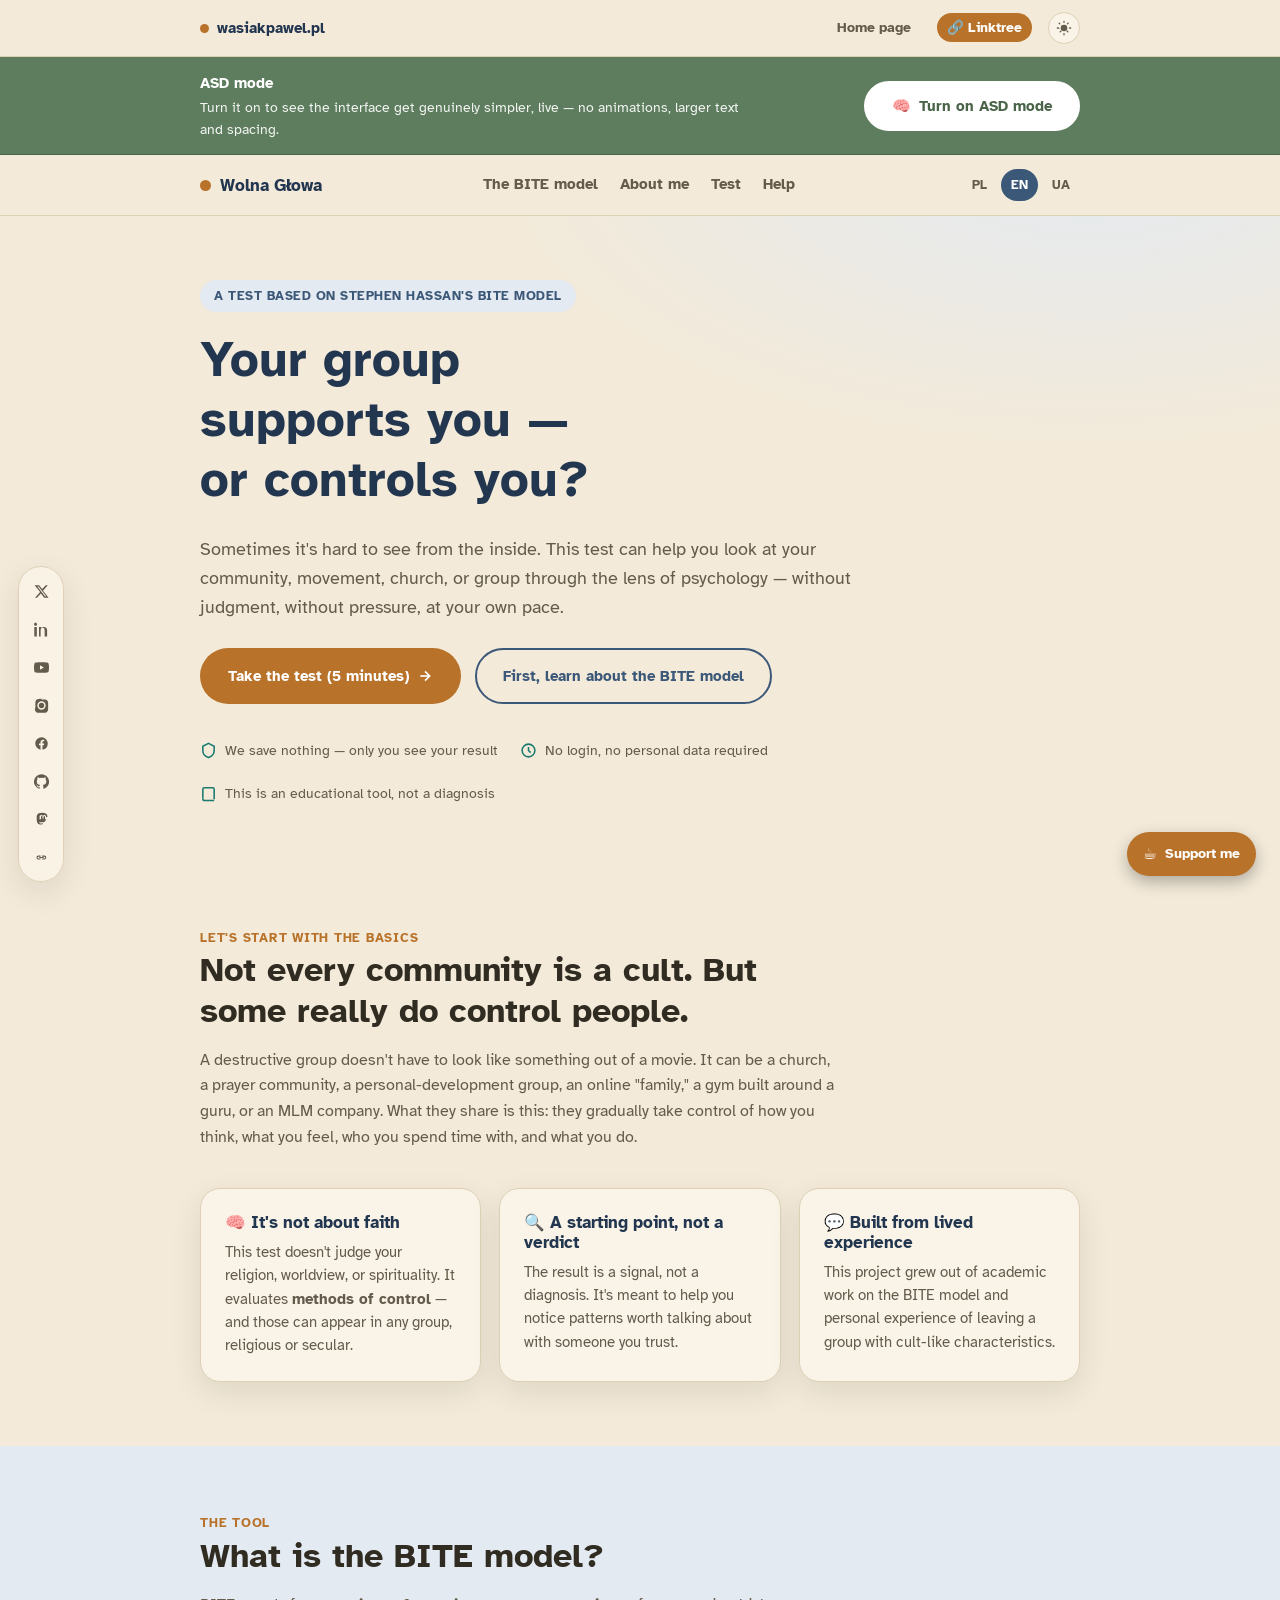
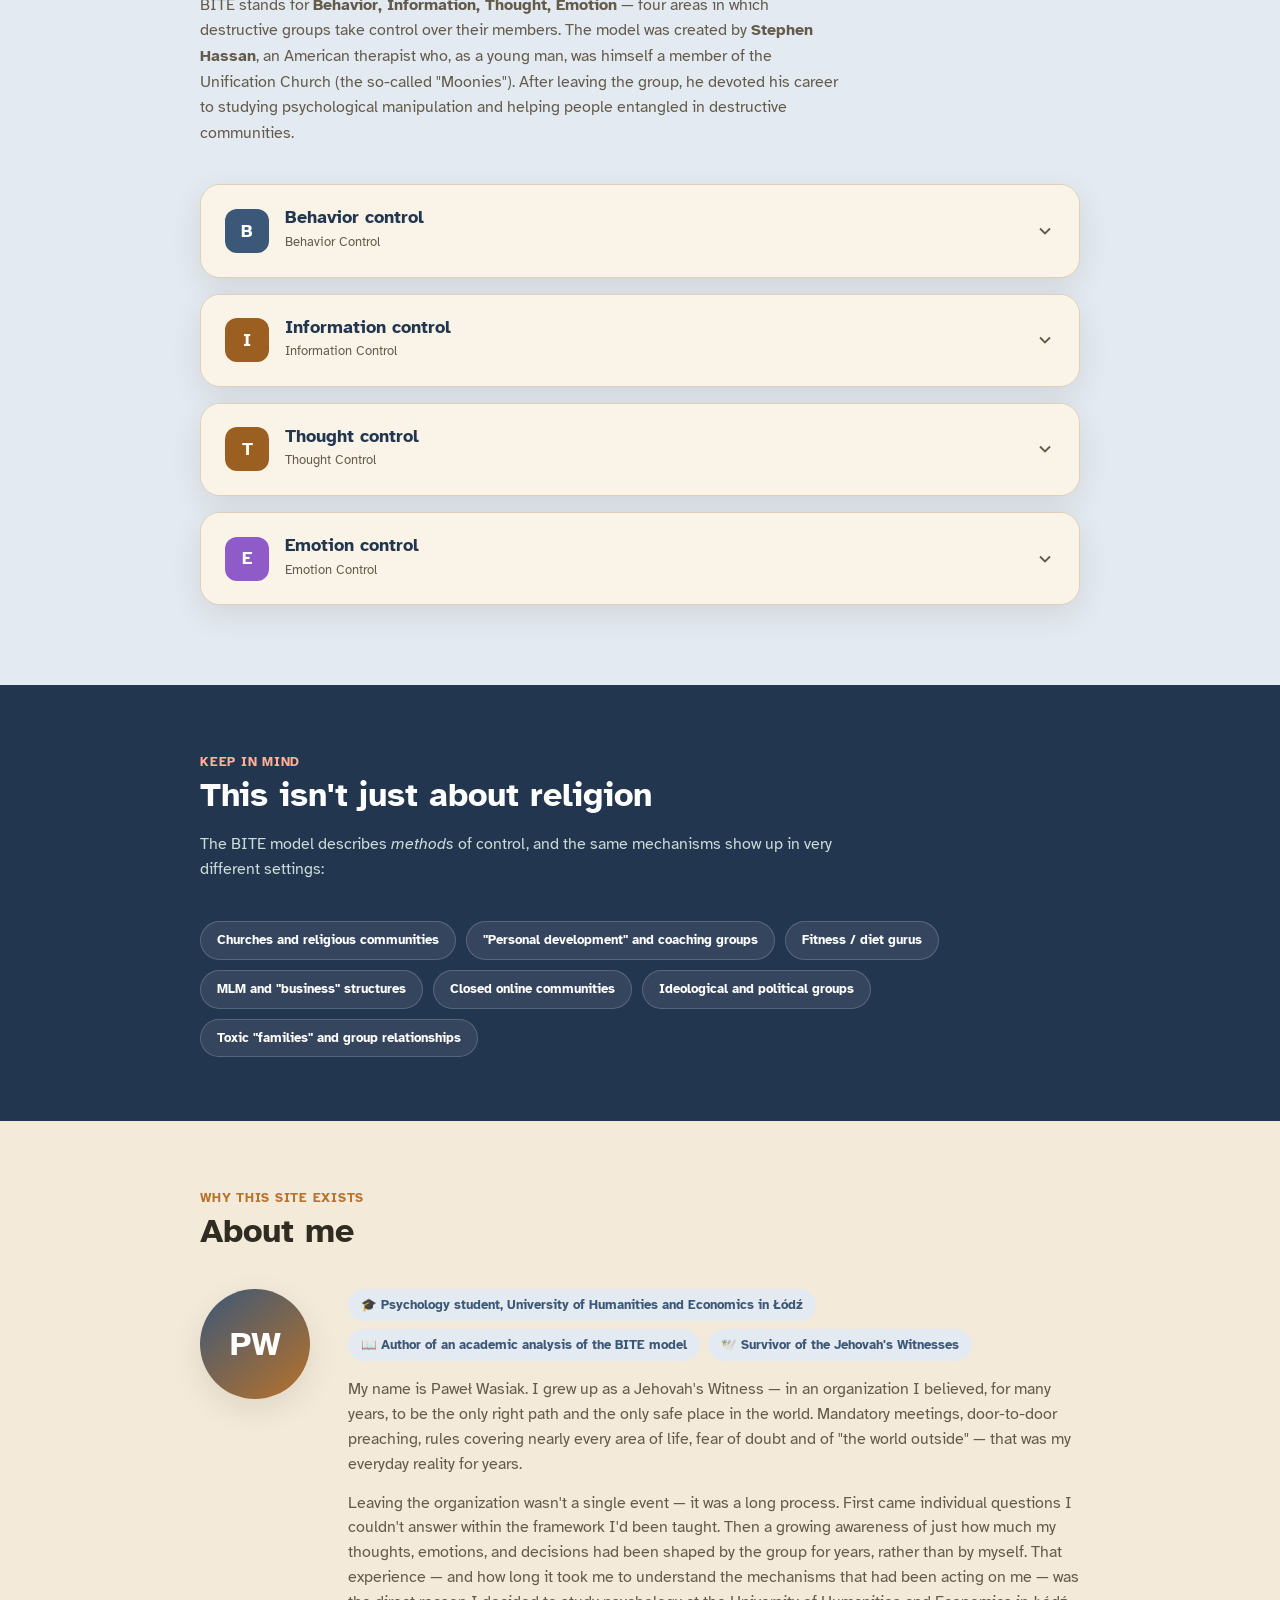
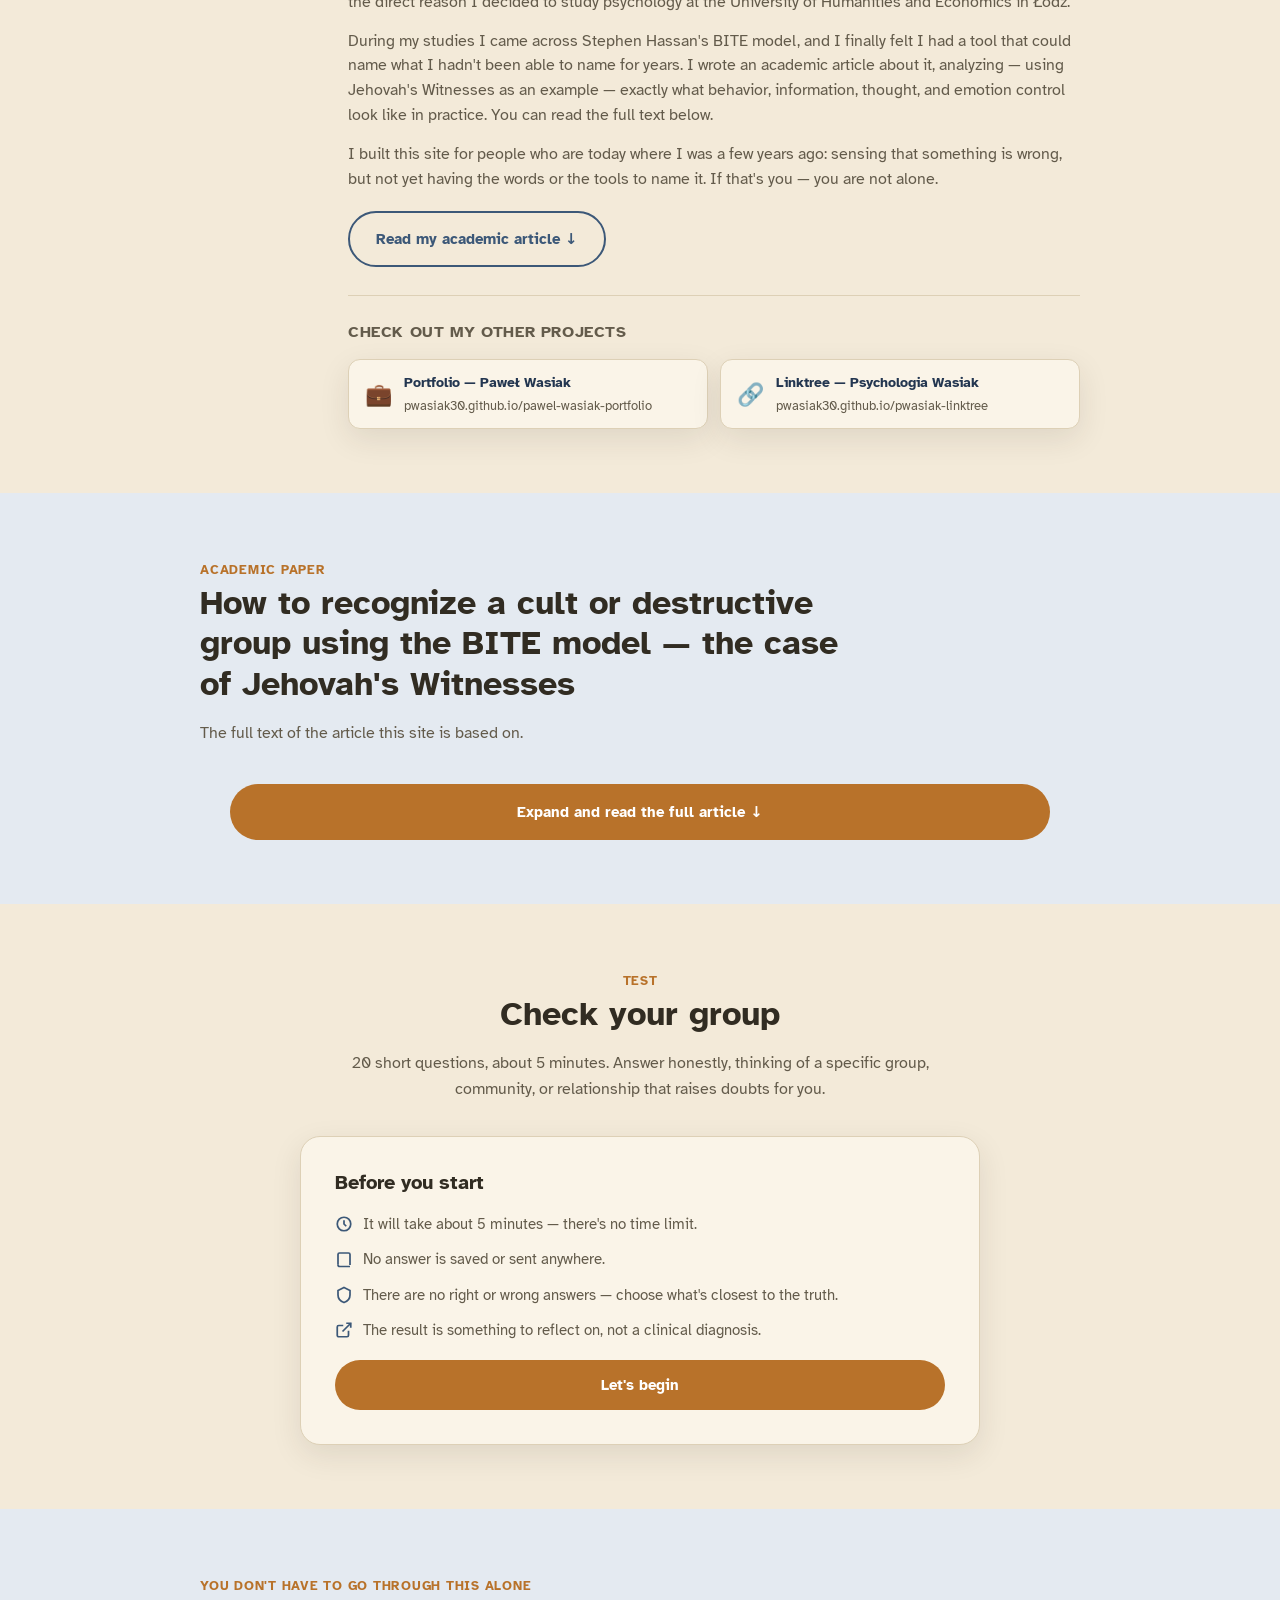
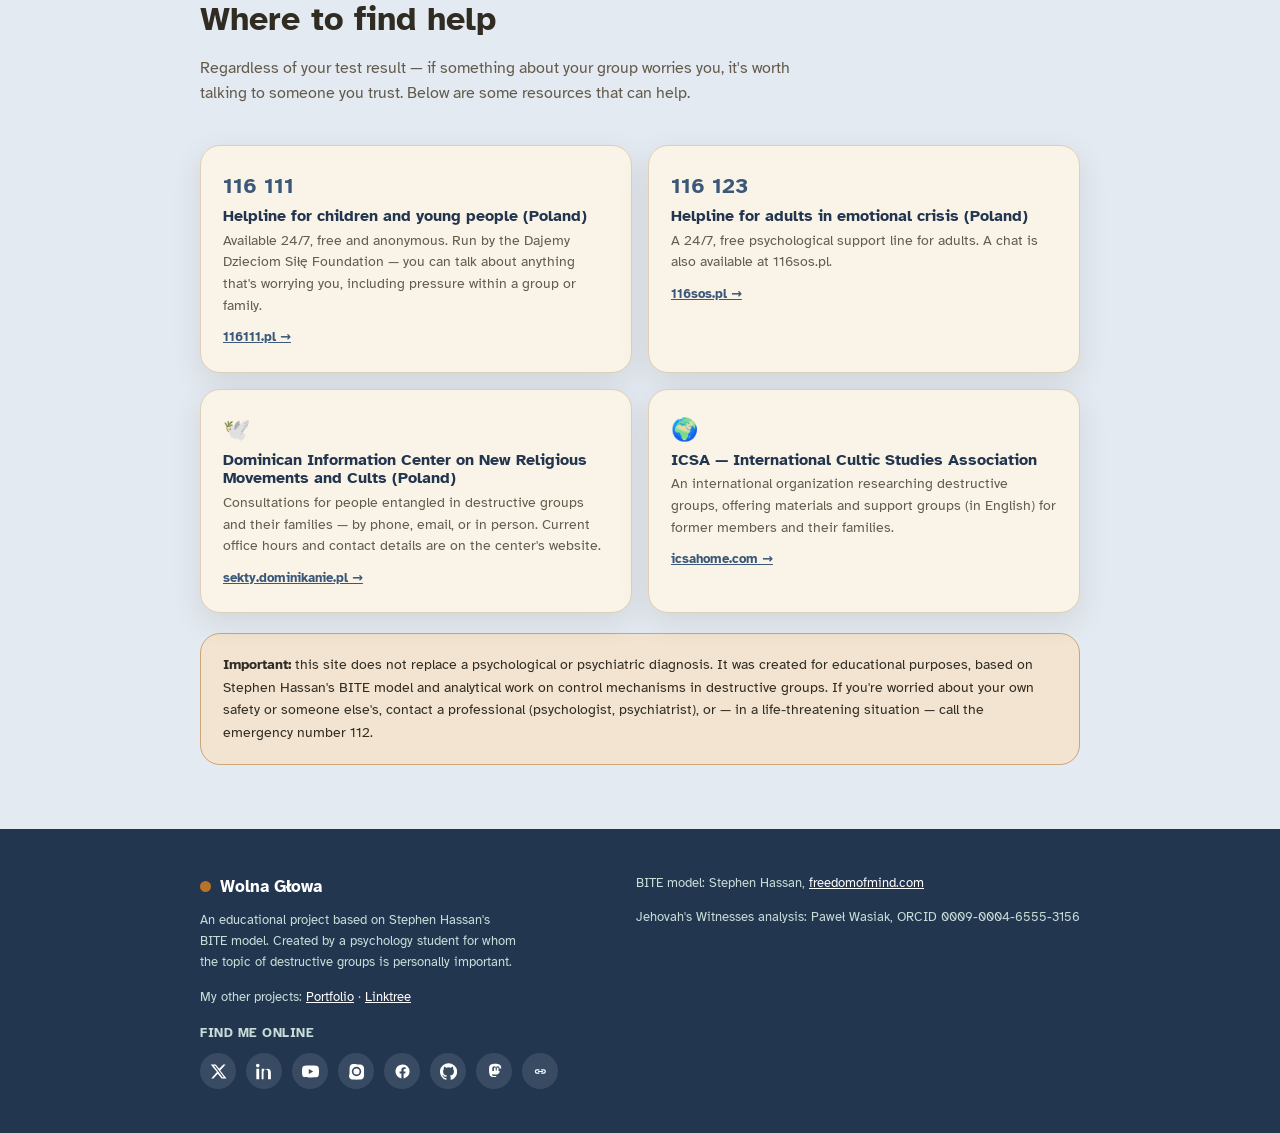
==== commit 8f46b12b: "Add files via upload" ====
--- a/en.html
+++ b/en.html
@@ -77,15 +77,15 @@
     </a>
     <nav>
       <ul class="topbar-links">
-        <li><a href="https://wasiakpawel.pl">Strona główna</a></li>
+        <li><a href="https://wasiakpawel.pl">Home page</a></li>
         <li><a href="https://linktree.wasiakpawel.pl" class="is-accent">🔗 Linktree</a></li>
         <li>
           <button
             type="button"
             id="theme-toggle"
             class="theme-toggle"
-            aria-label="Przełącz jasny/ciemny motyw"
-            title="Przełącz jasny/ciemny motyw"
+            aria-label="Toggle light/dark theme"
+            title="Toggle light/dark theme"
           >
             <svg class="icon-sun" viewBox="0 0 24 24" aria-hidden="true"><path d="M12 4.5a1 1 0 0 1-1-1V2a1 1 0 1 1 2 0v1.5a1 1 0 0 1-1 1zm0 15a1 1 0 0 1 1 1V22a1 1 0 1 1-2 0v-1.5a1 1 0 0 1 1-1zm7.5-7.5a1 1 0 0 1 1-1H22a1 1 0 1 1 0 2h-1.5a1 1 0 0 1-1-1zm-15 0a1 1 0 0 1 1 1H2a1 1 0 1 1 0-2h1.5a1 1 0 0 1 1 1zm12.02-5.52a1 1 0 0 1 0-1.42l1.06-1.06a1 1 0 1 1 1.42 1.42l-1.06 1.06a1 1 0 0 1-1.42 0zM5.44 18.56a1 1 0 0 1 0-1.42l1.06-1.06a1 1 0 1 1 1.42 1.42l-1.06 1.06a1 1 0 0 1-1.42 0zm13.12 0a1 1 0 0 1-1.42 0l-1.06-1.06a1 1 0 1 1 1.42-1.42l1.06 1.06a1 1 0 0 1 0 1.42zM6.5 6.5a1 1 0 0 1-1.42 0L4.02 5.44a1 1 0 0 1 1.42-1.42L6.5 5.08a1 1 0 0 1 0 1.42zM12 7a5 5 0 1 1 0 10 5 5 0 0 1 0-10z"/></svg>
             <svg class="icon-moon" viewBox="0 0 24 24" aria-hidden="true"><path d="M21.5 14.5A9 9 0 1 1 9.5 2.5a1 1 0 0 1 1.06 1.5A7 7 0 0 0 20 13.44a1 1 0 0 1 1.5 1.06z"/></svg>
@@ -118,11 +118,11 @@
 <div class="sensory-banner" id="sensory-banner">
   <div class="wrap sensory-banner-inner">
     <div class="sensory-banner-text">
-      <strong>Ta strona testuje własne założenia.</strong>
-      <span class="text-sm">Włącz tryb ASD, żeby zobaczyć realne uproszczenie interfejsu na żywo.</span>
+      <strong>ASD mode</strong>
+      <span class="text-sm">Turn it on to see the interface get genuinely simpler, live — no animations, larger text and spacing.</span>
     </div>
     <button type="button" id="sensory-toggle" class="btn btn-sensory" aria-pressed="false">
-      <span aria-hidden="true">🧠</span> Włącz tryb ASD
+      <span aria-hidden="true">🧠</span> Turn on ASD mode
     </button>
   </div>
 </div>
@@ -148,13 +148,13 @@
     if(btn){
       btn.setAttribute('aria-pressed', on ? 'true' : 'false');
       btn.innerHTML = on
-        ? '<span aria-hidden="true">✅</span> Tryb ASD włączony'
-        : '<span aria-hidden="true">🧠</span> Włącz tryb ASD';
+        ? '<span aria-hidden="true">✅</span> ASD mode on'
+        : '<span aria-hidden="true">🧠</span> Turn on ASD mode';
     }
     if(live){
       live.textContent = on
-        ? 'Tryb ASD włączony: większa czcionka i odstępy, wyłączone animacje, większe przyciski, ukryty pływający widget social media.'
-        : 'Tryb ASD wyłączony: przywrócono standardowy widok strony.';
+        ? 'ASD mode on: larger font and spacing, animations disabled, bigger buttons, floating social media widget hidden.'
+        : 'ASD mode off: standard page view restored.';
     }
     if(persist){
       try{ localStorage.setItem(KEY, on ? '1' : '0'); }catch(e){}
@@ -180,11 +180,6 @@
   <span class="coffee-label">Support me</span>
 </a>
 
-<button id="quick-exit" onclick="quickExit()" aria-label="Quick exit from this site">
-  <svg width="14" height="14" viewBox="0 0 24 24" fill="none" stroke="currentColor" stroke-width="2.5"><line x1="18" y1="6" x2="6" y2="18"/><line x1="6" y1="6" x2="18" y2="18"/></svg>
-  Quick exit
-</button>
-<div class="exit-note">If someone might see this screen — click here and we'll instantly take you to another page and remove this one from your browser's "back" history.</div>
 
 <nav class="page-nav">
   <div class="navwrap">
@@ -723,10 +718,6 @@
   a.addEventListener('click', ()=> document.getElementById('nav-list').classList.remove('open'));
 });
 
-// ---------- Quick exit ----------
-function quickExit(){
-  window.location.replace("https://www.google.com/search?q=weather+today");
-}
 
 // ---------- BITE accordion ----------
 function toggleCat(headEl){
--- a/styles.css
+++ b/styles.css
@@ -3,45 +3,12 @@
      UWAGA: od przebudowy wg instrukcji projektu "Marka" ten plik jest
      ładowany PO styleguide.css i celowo NIE duplikuje jego resetu, zmiennych
      kolorów, typografii ani komponentów bazowych (.btn, .card, .chip, .wrap).
-     Zawiera tylko to, co jest unikalne dla tej podstrony: przycisk szybkiego
-     wyjścia, własny nawigacyjny pasek w-page (kotwice + przełącznik języka —
-     odrębny od topbar-component.html, który jest doklejony wyżej), akordeon
-     modelu BITE, quiz, wyniki, sekcję "o mnie", artykuł naukowy, stopkę oraz
+     Zawiera tylko to, co jest unikalne dla tej podstrony: własny nawigacyjny
+     pasek w-page (kotwice + przełącznik języka — odrębny od
+     topbar-component.html, który jest doklejony wyżej), akordeon modelu
+     BITE, quiz, wyniki, sekcję "o mnie", artykuł naukowy, stopkę oraz
      pływający przycisk wsparcia (Suppi).
      ========================================================================== */
-
-  /* Quick exit — zawsze w prawym górnym rogu (także na mobile), żeby nie
-     kolidować z pływającym paskiem social-fab (lewy dół / cały dół na
-     telefonie) ani z przyciskiem wsparcia Suppi (prawy dół). To funkcja
-     bezpieczeństwa, więc jej pozycja musi być stała i przewidywalna. */
-  #quick-exit{
-    position:fixed; top:14px; right:14px; z-index:9999;
-    background:var(--ink); color:#fff; border:none;
-    padding:10px 16px; border-radius:var(--radius-pill); font-family:var(--font-body);
-    font-weight:600; font-size:13px; cursor:pointer; box-shadow:0 6px 18px rgba(0,0,0,0.25);
-    display:flex; align-items:center; gap:6px;
-    opacity:0.92;
-  }
-  #quick-exit:hover{opacity:1; background:#000;}
-  .exit-note{
-    position:fixed; top:56px; right:14px; z-index:9998; max-width:220px;
-    background:var(--card); border:1px solid var(--line); border-radius:10px; padding:10px 12px;
-    font-size:11.5px; color:var(--ink-soft); box-shadow:var(--shadow); display:none;
-  }
-  #quick-exit:hover + .exit-note, .exit-note.show{display:block;}
-  @media (max-width:640px){
-    .exit-note{max-width:180px;}
-  }
-
-  /* Rezerwacja miejsca w topbar-component.html na fixed #quick-exit, żeby
-     jego prawy górny róg nie zasłaniał przełącznika jasny/ciemny topbara —
-     topbar i tak zawija się (flex-wrap) na węższych ekranach, więc to tylko
-     przesuwa próg zawijania trochę wcześniej. */
-  /* !important: topbar-component.html ships its own inline <style> placed
-     in <body>, AFTER this stylesheet in source order — same specificity
-     would let it win over this override, so it's needed here. */
-  .topbar-inner{ padding-right:180px !important; }
-  @media (max-width:900px){ .topbar-inner{ padding-right:20px !important; } }
 
   /* Nav w-page (kotwice do sekcji + przełącznik języka). To NIE jest
      topbar-component.html (ten jest wklejony osobno, wyżej, i prowadzi z
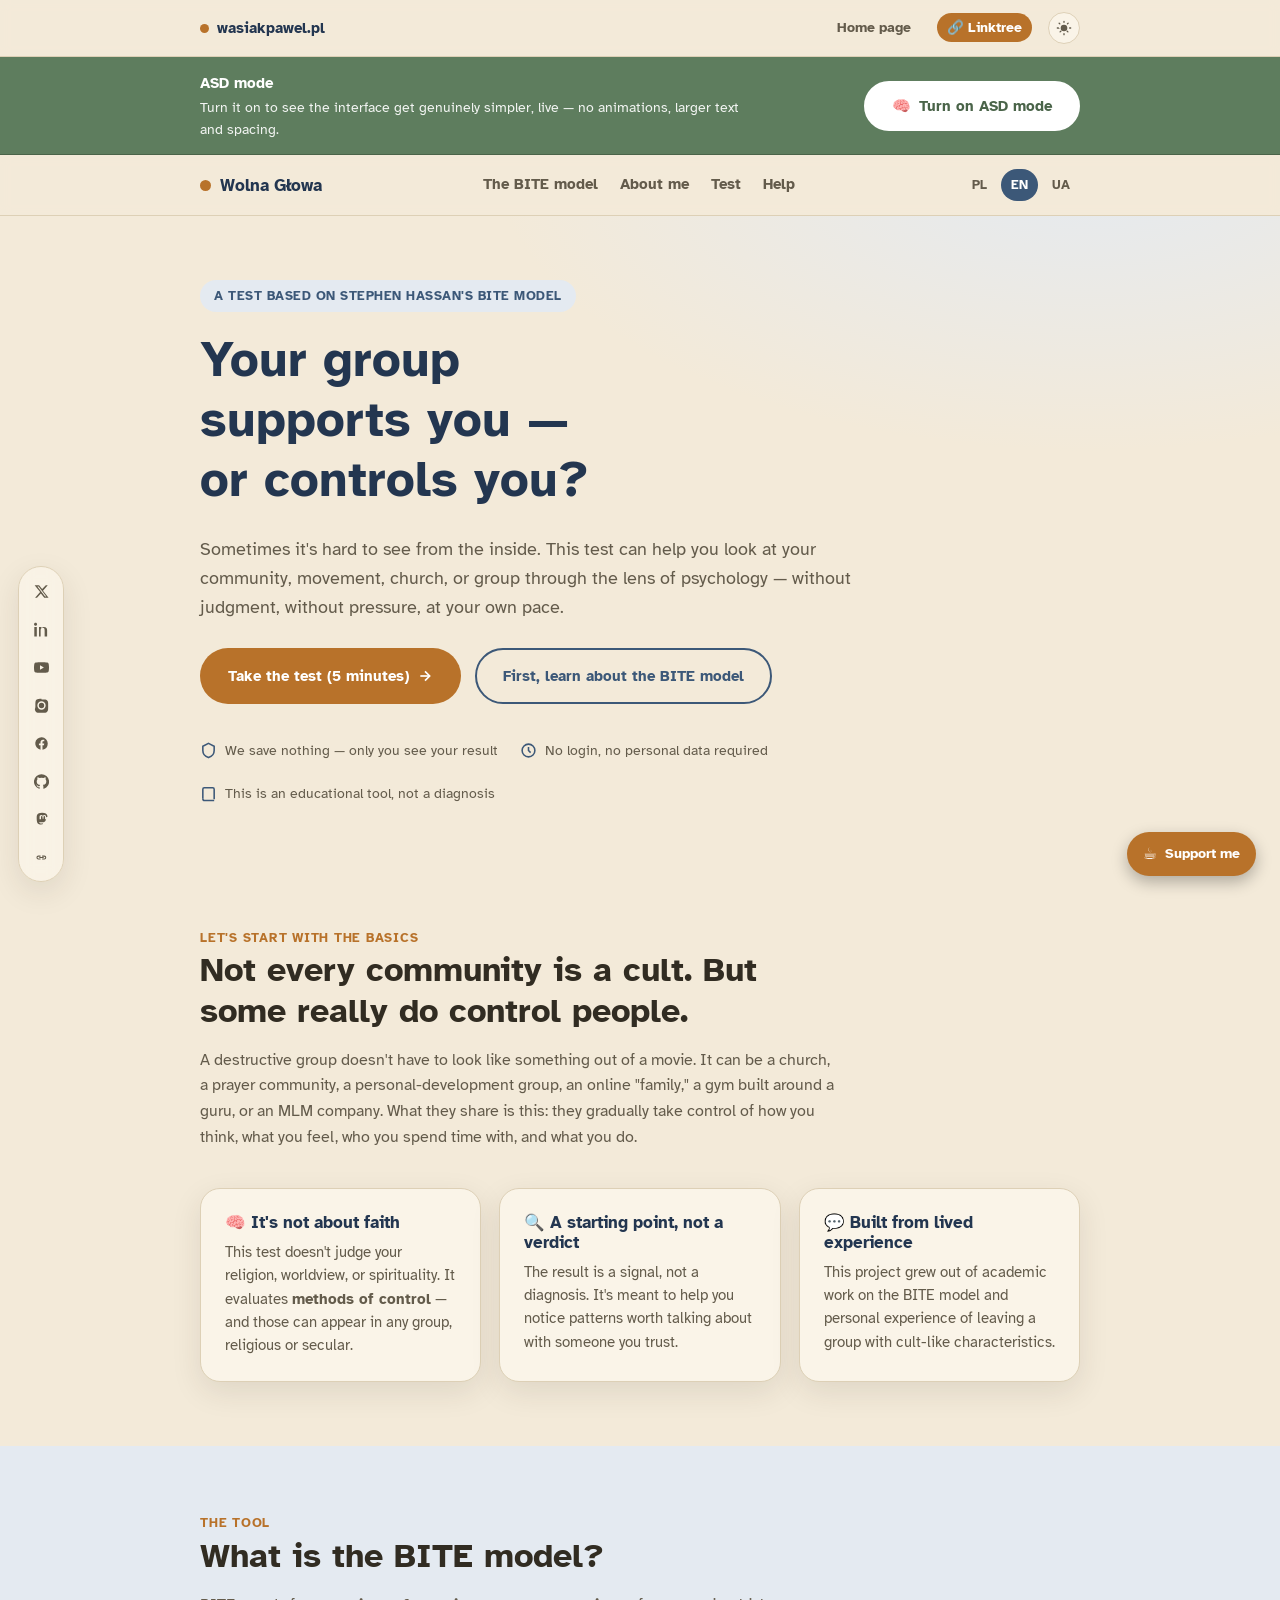
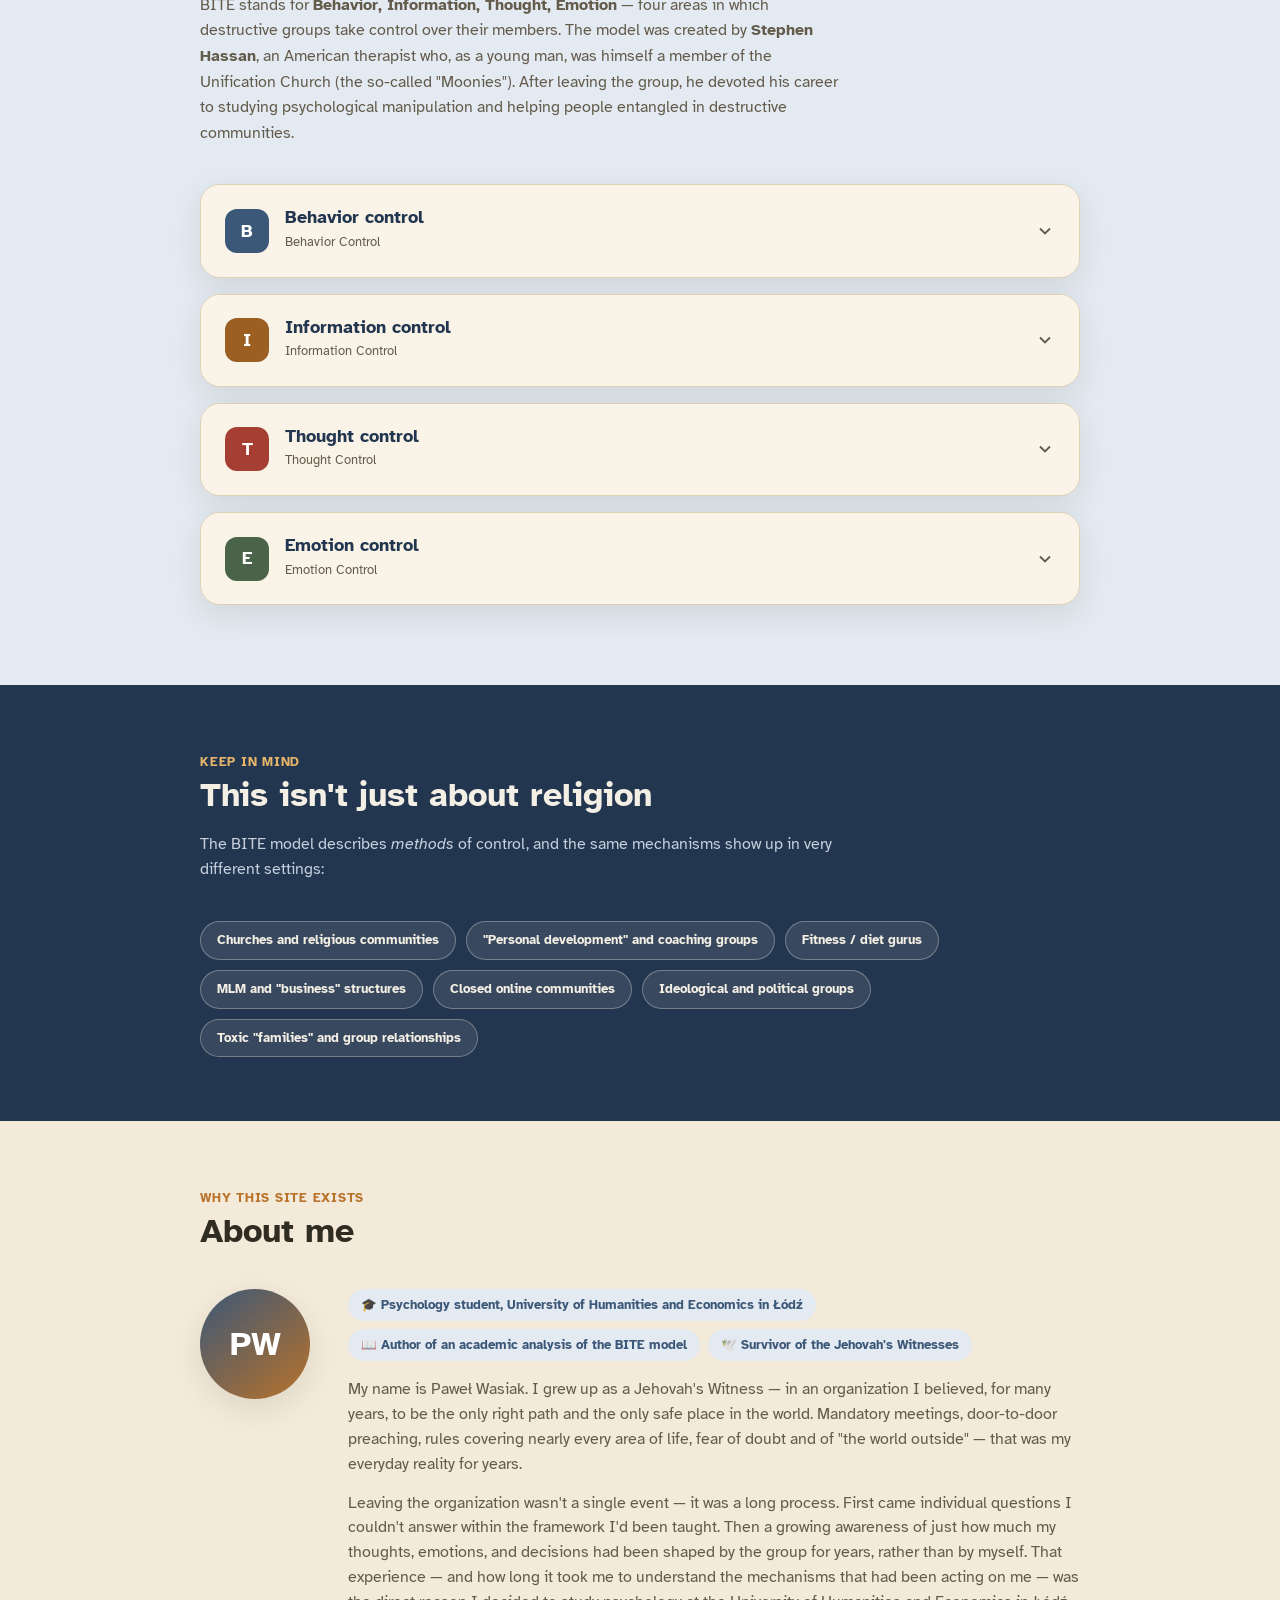
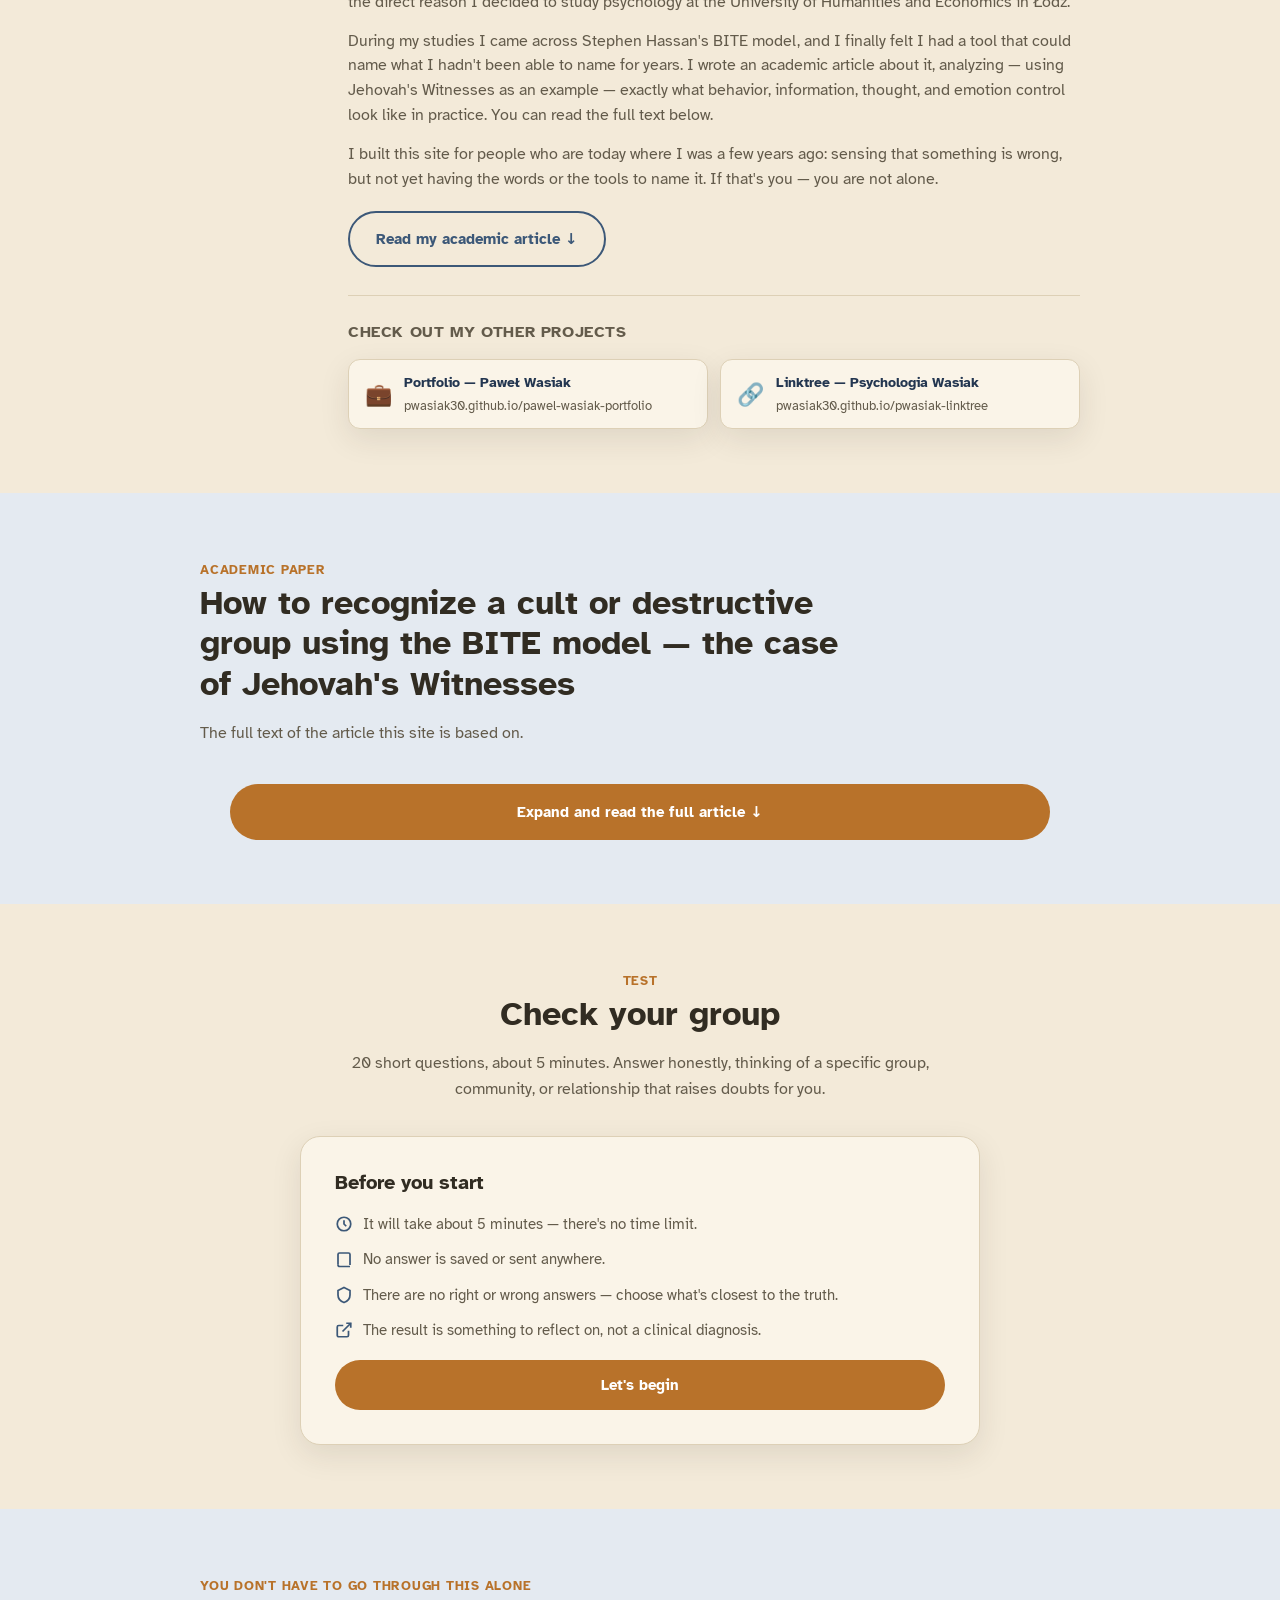
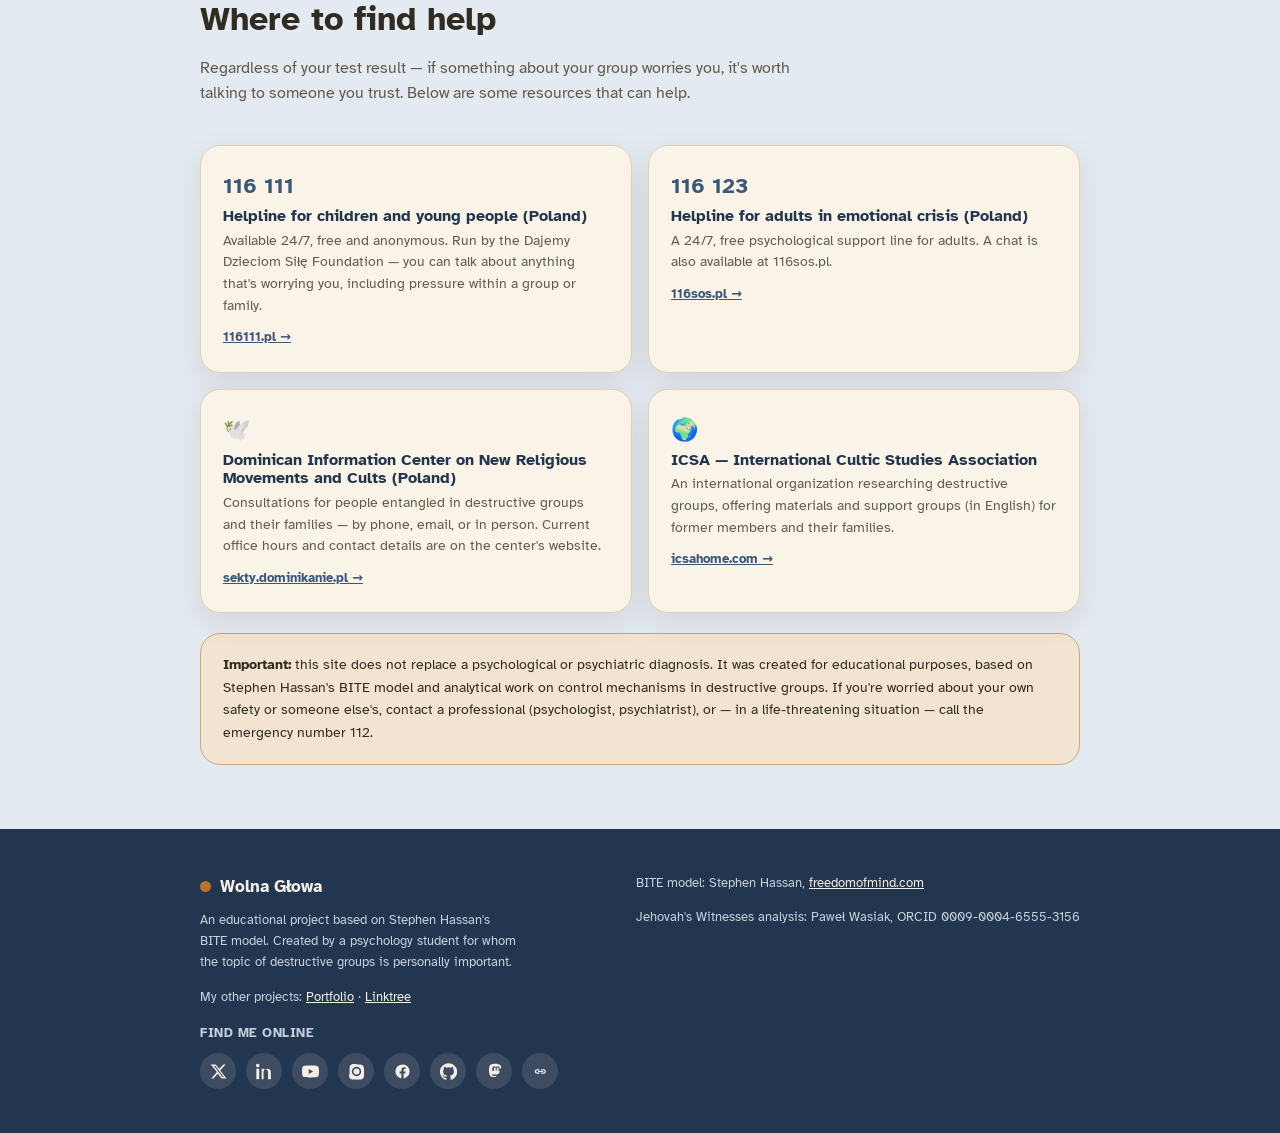
==== commit 5381d3d4: "Add files via upload" ====
--- a/en.html
+++ b/en.html
@@ -138,9 +138,14 @@
   var topbar = document.querySelector('.topbar');
 
   function updateStickyOffset(){
-    if(banner){ banner.style.top = (topbar ? topbar.offsetHeight : 0) + 'px'; }
+    var h = topbar ? topbar.offsetHeight : 0;
+    document.documentElement.style.setProperty('--topbar-h', h + 'px');
+    var nav = document.querySelector('nav.page-nav');
+    if(nav) document.documentElement.style.setProperty('--page-nav-h', nav.offsetHeight + 'px');
   }
   window.addEventListener('resize', updateStickyOffset);
+  document.addEventListener('DOMContentLoaded', updateStickyOffset);
+  window.addEventListener('load', updateStickyOffset);
   updateStickyOffset();
 
   function applySensory(on, persist){
@@ -212,15 +217,15 @@
     </div>
     <div class="trust-row">
       <div class="trust-item">
-        <svg width="17" height="17" viewBox="0 0 24 24" fill="none" stroke="#1a7a70" stroke-width="2.2"><path d="M12 2l8 4v6c0 5-3.5 8.5-8 10-4.5-1.5-8-5-8-10V6l8-4z"/></svg>
+        <svg width="17" height="17" viewBox="0 0 24 24" fill="none" stroke="currentColor" stroke-width="2.2"><path d="M12 2l8 4v6c0 5-3.5 8.5-8 10-4.5-1.5-8-5-8-10V6l8-4z"/></svg>
         We save nothing — only you see your result
       </div>
       <div class="trust-item">
-        <svg width="17" height="17" viewBox="0 0 24 24" fill="none" stroke="#1a7a70" stroke-width="2.2"><circle cx="12" cy="12" r="9"/><path d="M12 7v5l3 3"/></svg>
+        <svg width="17" height="17" viewBox="0 0 24 24" fill="none" stroke="currentColor" stroke-width="2.2"><circle cx="12" cy="12" r="9"/><path d="M12 7v5l3 3"/></svg>
         No login, no personal data required
       </div>
       <div class="trust-item">
-        <svg width="17" height="17" viewBox="0 0 24 24" fill="none" stroke="#1a7a70" stroke-width="2.2"><path d="M4 19.5V6a2 2 0 012-2h12a2 2 0 012 2v14"/><path d="M4 19.5A2.5 2.5 0 006.5 22H20"/></svg>
+        <svg width="17" height="17" viewBox="0 0 24 24" fill="none" stroke="currentColor" stroke-width="2.2"><path d="M4 19.5V6a2 2 0 012-2h12a2 2 0 012 2v14"/><path d="M4 19.5A2.5 2.5 0 006.5 22H20"/></svg>
         This is an educational tool, not a diagnosis
       </div>
     </div>
@@ -373,7 +378,7 @@
 <section class="alt">
   <div class="wrap">
     <div class="section-head">
-      <span class="kicker" style="color:#ffb199;">Keep in mind</span>
+      <span class="kicker">Keep in mind</span>
       <h2>This isn't just about religion</h2>
       <p class="sub">The BITE model describes <em>methods</em> of control, and the same mechanisms show up in very different settings:</p>
     </div>
@@ -657,9 +662,9 @@
 <footer>
   <div class="wrap foot-wrap">
     <div>
-      <div class="brand" style="color:#fff;"><span class="brand-dot"></span> Wolna Głowa</div>
-      <p class="small" style="color:#c9ddd8; max-width:40ch; margin-top:10px;">An educational project based on Stephen Hassan's BITE model. Created by a psychology student for whom the topic of destructive groups is personally important.</p>
-      <p class="small" style="color:#c9ddd8; margin-top:14px;">My other projects: <a href="https://pwasiak30.github.io/pawel-wasiak-portfolio/" target="_blank" rel="noopener">Portfolio</a> · <a href="https://pwasiak30.github.io/pwasiak-linktree/" target="_blank" rel="noopener">Linktree</a></p>
+      <div class="brand"><span class="brand-dot"></span> Wolna Głowa</div>
+      <p class="small" style="max-width:40ch; margin-top:10px;">An educational project based on Stephen Hassan's BITE model. Created by a psychology student for whom the topic of destructive groups is personally important.</p>
+      <p class="small" style="margin-top:14px;">My other projects: <a href="https://pwasiak30.github.io/pawel-wasiak-portfolio/" target="_blank" rel="noopener">Portfolio</a> · <a href="https://pwasiak30.github.io/pwasiak-linktree/" target="_blank" rel="noopener">Linktree</a></p>
       <p class="footer-social-label">Find me online</p>
 <ul class="social-links">
   <li><a href="https://x.com/wasiak_dsm" target="_blank" rel="noopener" aria-label="X (Twitter)">
@@ -689,8 +694,8 @@
 </ul>
     </div>
     <div class="small">
-      <p style="color:#c9ddd8;">BITE model: Stephen Hassan, <a href="https://freedomofmind.com/" target="_blank" rel="noopener">freedomofmind.com</a></p>
-      <p style="color:#c9ddd8;">Jehovah's Witnesses analysis: Paweł Wasiak, ORCID 0009-0004-6555-3156</p>
+      <p>BITE model: Stephen Hassan, <a href="https://freedomofmind.com/" target="_blank" rel="noopener">freedomofmind.com</a></p>
+      <p>Jehovah's Witnesses analysis: Paweł Wasiak, ORCID 0009-0004-6555-3156</p>
     </div>
   </div>
 </footer>
@@ -746,10 +751,10 @@
 
 // ---------- Quiz data ----------
 const CATS = {
-  behavior: {label:'Behavior control', color:'#1a7a70'},
-  info:     {label:'Information control', color:'#d6890a'},
-  thought:  {label:'Thought control', color:'#e8543f'},
-  emotion:  {label:'Emotion control', color:'#8e5bc9'}
+  behavior: {label:'Behavior control', color:'var(--bite-b)'},
+  info:     {label:'Information control', color:'var(--bite-i)'},
+  thought:  {label:'Thought control', color:'var(--bite-t)'},
+  emotion:  {label:'Emotion control', color:'var(--bite-e)'}
 };
 
 const QUESTIONS = [
@@ -869,7 +874,7 @@
   }
 
   const catLabels = {behavior:'Behavior', info:'Information', thought:'Thought', emotion:'Emotion'};
-  const catColors = {behavior:'#1a7a70', info:'#d6890a', thought:'#e8543f', emotion:'#8e5bc9'};
+  const catColors = {behavior:'var(--bite-b)', info:'var(--bite-i)', thought:'var(--bite-t)', emotion:'var(--bite-e)'};
   const maxCat = 15;
 
   let barsHtml = '';
@@ -882,7 +887,7 @@
   });
 
   document.getElementById('result-content').innerHTML = `
-    <div class="result-badge" style="background:${color}22; color:${colorDark};">${level}</div>
+    <div class="result-badge" style="background:color-mix(in srgb, ${color} 16%, transparent); color:${colorDark};">${level}</div>
     <h3 style="font-size:24px; margin-bottom:10px;">${headline}</h3>
     <p style="color:var(--ink-soft); margin-bottom:26px;">${body}</p>
     <h4 style="font-size:15px; color:var(--teal-900); margin-bottom:14px;">Score breakdown by BITE model area</h4>
--- a/styles.css
+++ b/styles.css
@@ -10,12 +10,50 @@
      pływający przycisk wsparcia (Suppi).
      ========================================================================== */
 
+
+  /* Pas „alt” i stopka NIE używają --teal-900. Od palety 2026-08-17 ta
+     zmienna w ciemnym motywie jest jasnym kolorem tekstu (#dfe7ee), więc
+     białe napisy na section.alt i w stopce znikały. --band zostaje ciemny
+     w obu motywach. --bite-* to stałe wypełnienia (biały tekst), bo
+     --teal-600/--coral w ciemnym motywie jaśnieją i białe litery się gubią. */
+  :root{
+    --band:#233650;
+    --band-ink:#f4efe4;
+    --band-muted:#c5d0dc;
+    --band-accent:#e7b56a;
+    --bite-b:#3c5878;
+    --bite-i:#9c5f22;
+    --bite-t:#a53e33;
+    --bite-e:#4a6449;
+  }
+  @media (prefers-color-scheme: dark){
+    :root:not([data-theme="light"]){
+      --band:#12161b;
+      --band-ink:#e9e4d8;
+      --band-muted:#b3ac9c;
+    }
+  }
+  :root[data-theme="dark"]{
+    --band:#12161b;
+    --band-ink:#e9e4d8;
+    --band-muted:#b3ac9c;
+  }
+  :root[data-theme="light"]{
+    --band:#233650;
+    --band-ink:#f4efe4;
+    --band-muted:#c5d0dc;
+  }
+
+  /* Baner ASD zostaje w treści, ale nie jest sticky. Inaczej razem z topbarem
+     przykrywa lokalne menu (Model BITE / język), które miało top:0. */
+  .sensory-banner{position:relative; top:auto;}
   /* Nav w-page (kotwice do sekcji + przełącznik języka). To NIE jest
      topbar-component.html (ten jest wklejony osobno, wyżej, i prowadzi z
      powrotem do wasiakpawel.pl) — to lokalna nawigacja specyficzna dla tej
      jednostronicowej podstrony. */
   nav.page-nav{
-    position:sticky; top:0; z-index:500; background:color-mix(in srgb, var(--paper) 92%, transparent);
+    position:sticky; top:var(--topbar-h, 58px); z-index:998;
+    background:color-mix(in srgb, var(--paper) 92%, transparent);
     backdrop-filter:blur(6px); border-bottom:1px solid var(--line);
   }
   nav.page-nav .navwrap{
@@ -68,12 +106,14 @@
 
   .trust-row{display:flex; gap:22px; flex-wrap:wrap; margin-top:36px; font-size:13.5px; color:var(--ink-soft);}
   .trust-item{display:flex; align-items:center; gap:8px;}
-  .trust-item svg{flex:none;}
+  .trust-item svg{flex:none; color:var(--teal-600);}
 
   section{padding:64px 0;}
-  section.alt{background:var(--teal-900); color:#fff;}
-  section.alt h2, section.alt h3{color:#fff;}
-  section.alt .sub{color:#c9ddd8;}
+  section[id]{scroll-margin-top:calc(var(--topbar-h, 58px) + var(--page-nav-h, 64px));}
+  section.alt{background:var(--band); color:var(--band-muted);}
+  section.alt h2, section.alt h3{color:var(--band-ink);}
+  section.alt .sub{color:var(--band-muted);}
+  section.alt .kicker{color:var(--band-accent);}
   .section-head{max-width:640px; margin-bottom:38px;}
   .kicker{color:var(--coral); font-weight:700; font-size:12.5px; text-transform:uppercase; letter-spacing:.06em;}
   .sub{color:var(--ink-soft); font-size:16px;}
@@ -120,14 +160,18 @@
   .example-box blockquote{
     margin:8px 0; padding-left:12px; border-left:3px solid var(--line); font-style:italic; color:var(--ink-soft); font-size:13.5px;
   }
-  .c-behavior{background:var(--teal-600);}
-  .c-info{background:var(--amber-dark);}
-  .c-thought{background:var(--coral-dark);}
-  .c-emotion{background:#8e5bc9;}
+  .c-behavior{background:var(--bite-b);}
+  .c-info{background:var(--bite-i);}
+  .c-thought{background:var(--bite-t);}
+  .c-emotion{background:var(--bite-e);}
 
   /* Other groups strip (na ciemnym tle section.alt — lokalny wariant .chip) */
   .chips{display:flex; flex-wrap:wrap; gap:10px; margin-top:18px;}
-  .chips .chip{background:rgba(255,255,255,0.08); border:1px solid rgba(255,255,255,0.18); color:#fff; padding:8px 16px;}
+  .chips .chip{
+    background:color-mix(in srgb, var(--band-ink) 10%, transparent);
+    border:1px solid color-mix(in srgb, var(--band-ink) 32%, transparent);
+    color:var(--band-ink); padding:8px 16px;
+  }
 
   /* Quiz */
   .quiz-card{
@@ -207,8 +251,8 @@
   .related-link-sub{display:block; font-size:12.5px; color:var(--ink-soft); margin-top:2px;}
 
   /* Znajdź mnie w sieci — rząd ikon social-links w stopce (social-links-component.html) */
-  .footer-social-label{font-size:12.5px; font-weight:700; text-transform:uppercase; letter-spacing:.04em; color:#c9ddd8; margin:16px 0 10px;}
-  footer .social-links a{background:rgba(255,255,255,0.1); color:#fff;}
+  .footer-social-label{font-size:12.5px; font-weight:700; text-transform:uppercase; letter-spacing:.04em; color:var(--band-muted); margin:16px 0 10px;}
+  footer .social-links a{background:color-mix(in srgb, var(--band-ink) 12%, transparent); color:var(--band-ink);}
   footer .social-links a:hover{background:var(--coral); color:#fff;}
 
   /* Article */
@@ -244,8 +288,12 @@
   }
   details.article-toggle > summary::-webkit-details-marker{display:none;}
 
-  footer{padding:44px 0; background:var(--teal-900); color:#c9ddd8; font-size:13.5px;}
-  footer a{color:#fff;}
+  footer{padding:44px 0; background:var(--band); color:var(--band-muted); font-size:13.5px;}
+  footer .brand,
+  footer .small,
+  footer p{color:var(--band-muted);}
+  footer .brand{color:var(--band-ink);}
+  footer a{color:var(--band-ink);}
   footer .foot-wrap{display:flex; justify-content:space-between; flex-wrap:wrap; gap:16px;}
 
   .hidden{display:none !important;}
@@ -270,8 +318,26 @@
     transform:translateY(-2px); box-shadow:0 9px 20px rgba(0,0,0,0.34); background:var(--amber-dark); color:#fff;
   }
   .coffee-fab .coffee-icon{font-size:16px; line-height:1;}
-  @media (max-width:480px){
-    .coffee-fab{right:12px; bottom:70px; padding:10px 14px; font-size:13px;}
+  @media (max-width:640px){
+    body{padding-bottom:72px;}
+    header.hero{padding:18px 0 24px;}
+    header.hero .eyebrow{margin-bottom:10px;}
+    header.hero .lede{font-size:16.5px; margin-bottom:0;}
+    header.hero .cta-row{margin-top:14px;}
+    header.hero .trust-row{margin-top:18px;}
+    .coffee-fab{right:12px; bottom:70px; padding:12px; min-width:44px; min-height:44px; justify-content:center;}
+    .coffee-fab .coffee-label{
+      position:absolute; width:1px; height:1px; padding:0; margin:-1px;
+      overflow:hidden; clip:rect(0,0,0,0); white-space:nowrap; border:0;
+    }
+    /* Baner ASD na tej stronie jest w jednym rzędzie — pełna szerokość
+       zjadała pierwszy ekran i przykrywała „Zrób test”. */
+    .sensory-banner-text .text-sm{display:none;}
+    .sensory-banner-inner{
+      flex-direction:row; align-items:center; text-align:left;
+      padding:10px 14px; gap:10px;
+    }
+    .btn-sensory{width:auto; padding:10px 14px;}
   }
   @media (min-width:900px){
     .coffee-fab{right:24px; bottom:24px;}
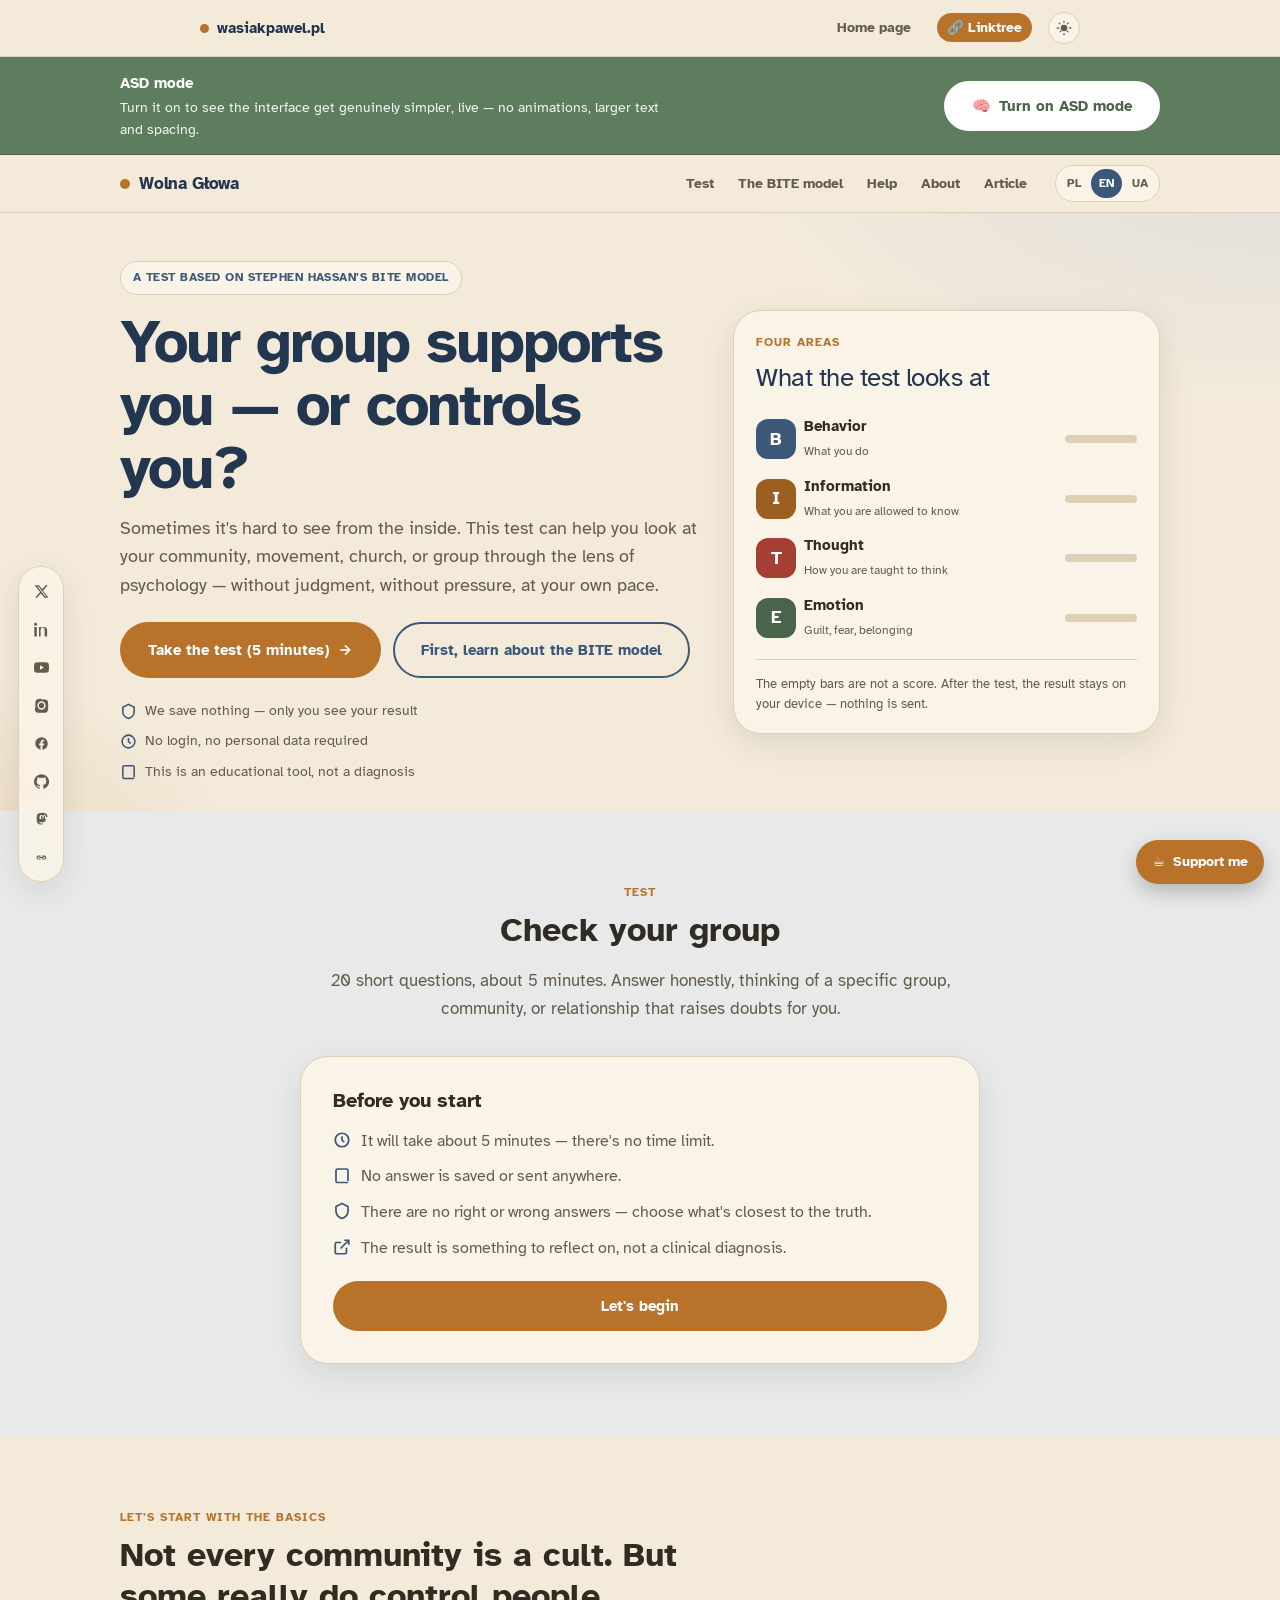
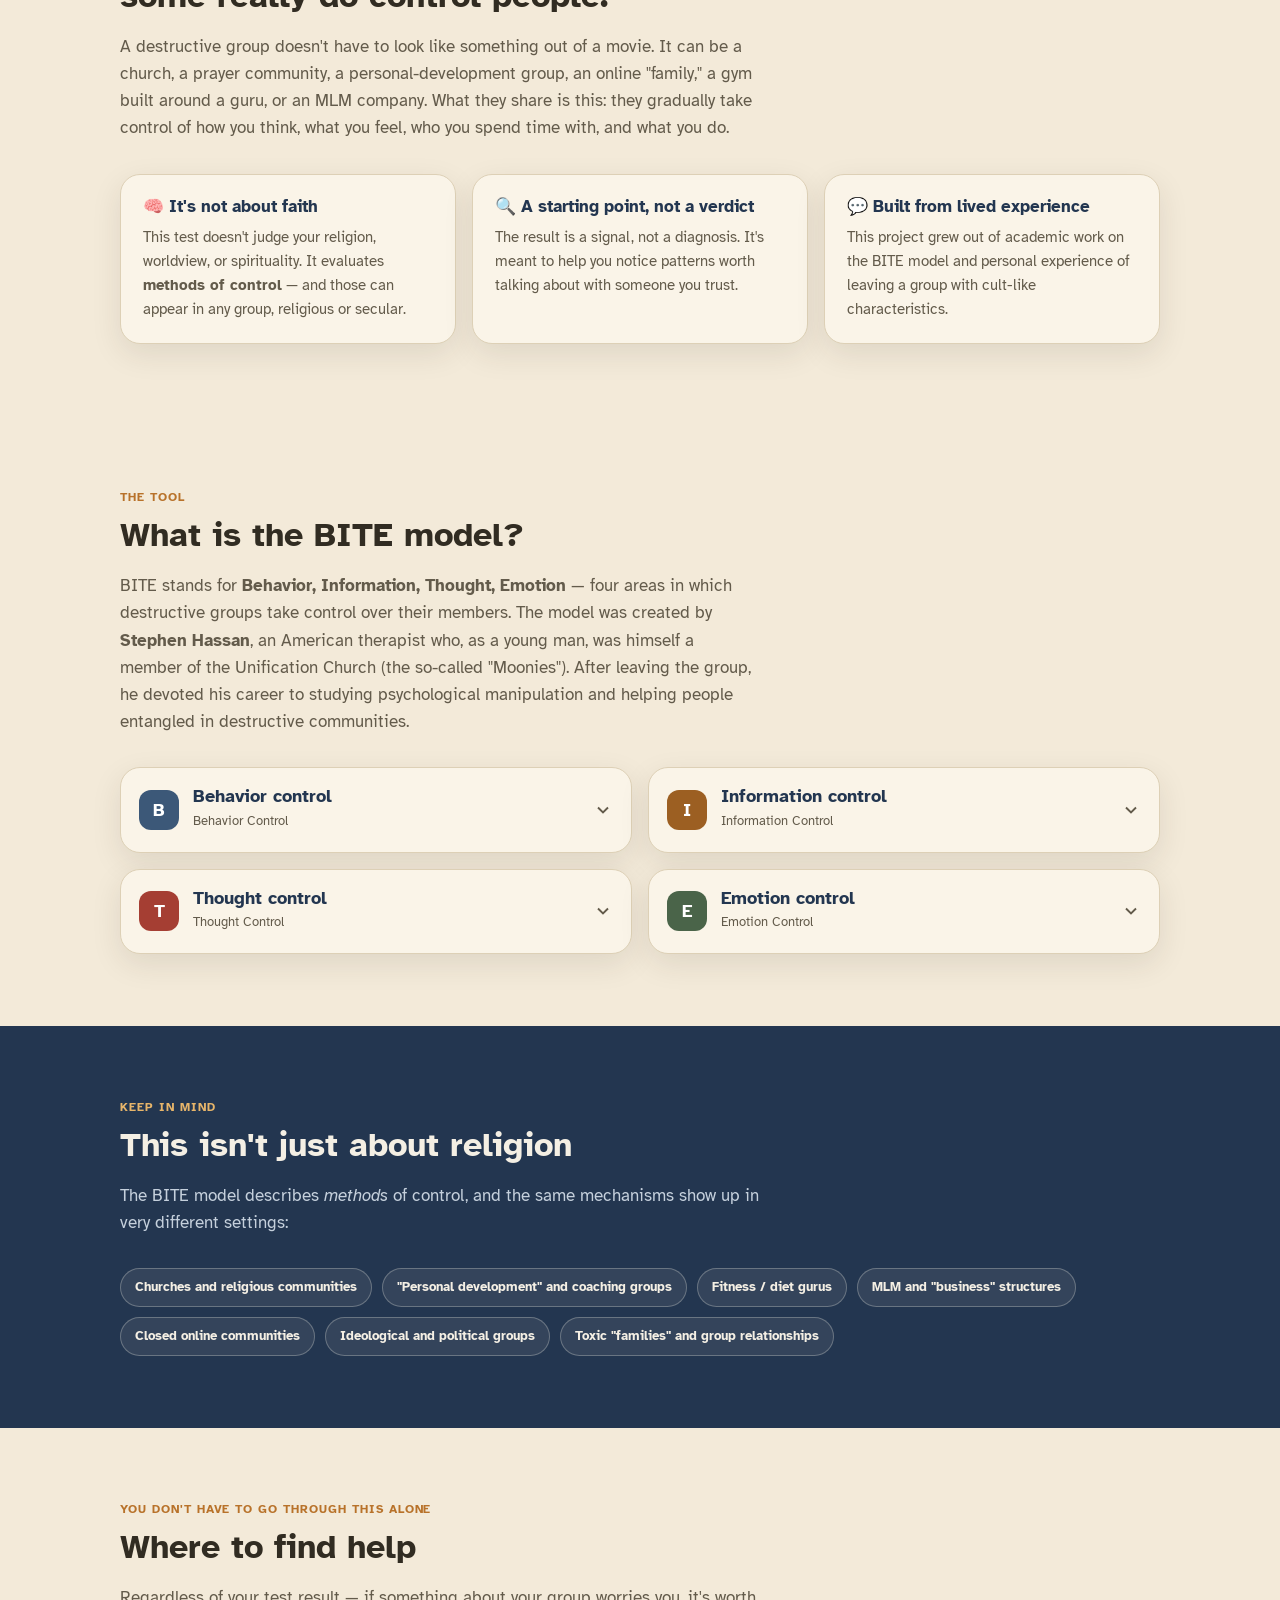
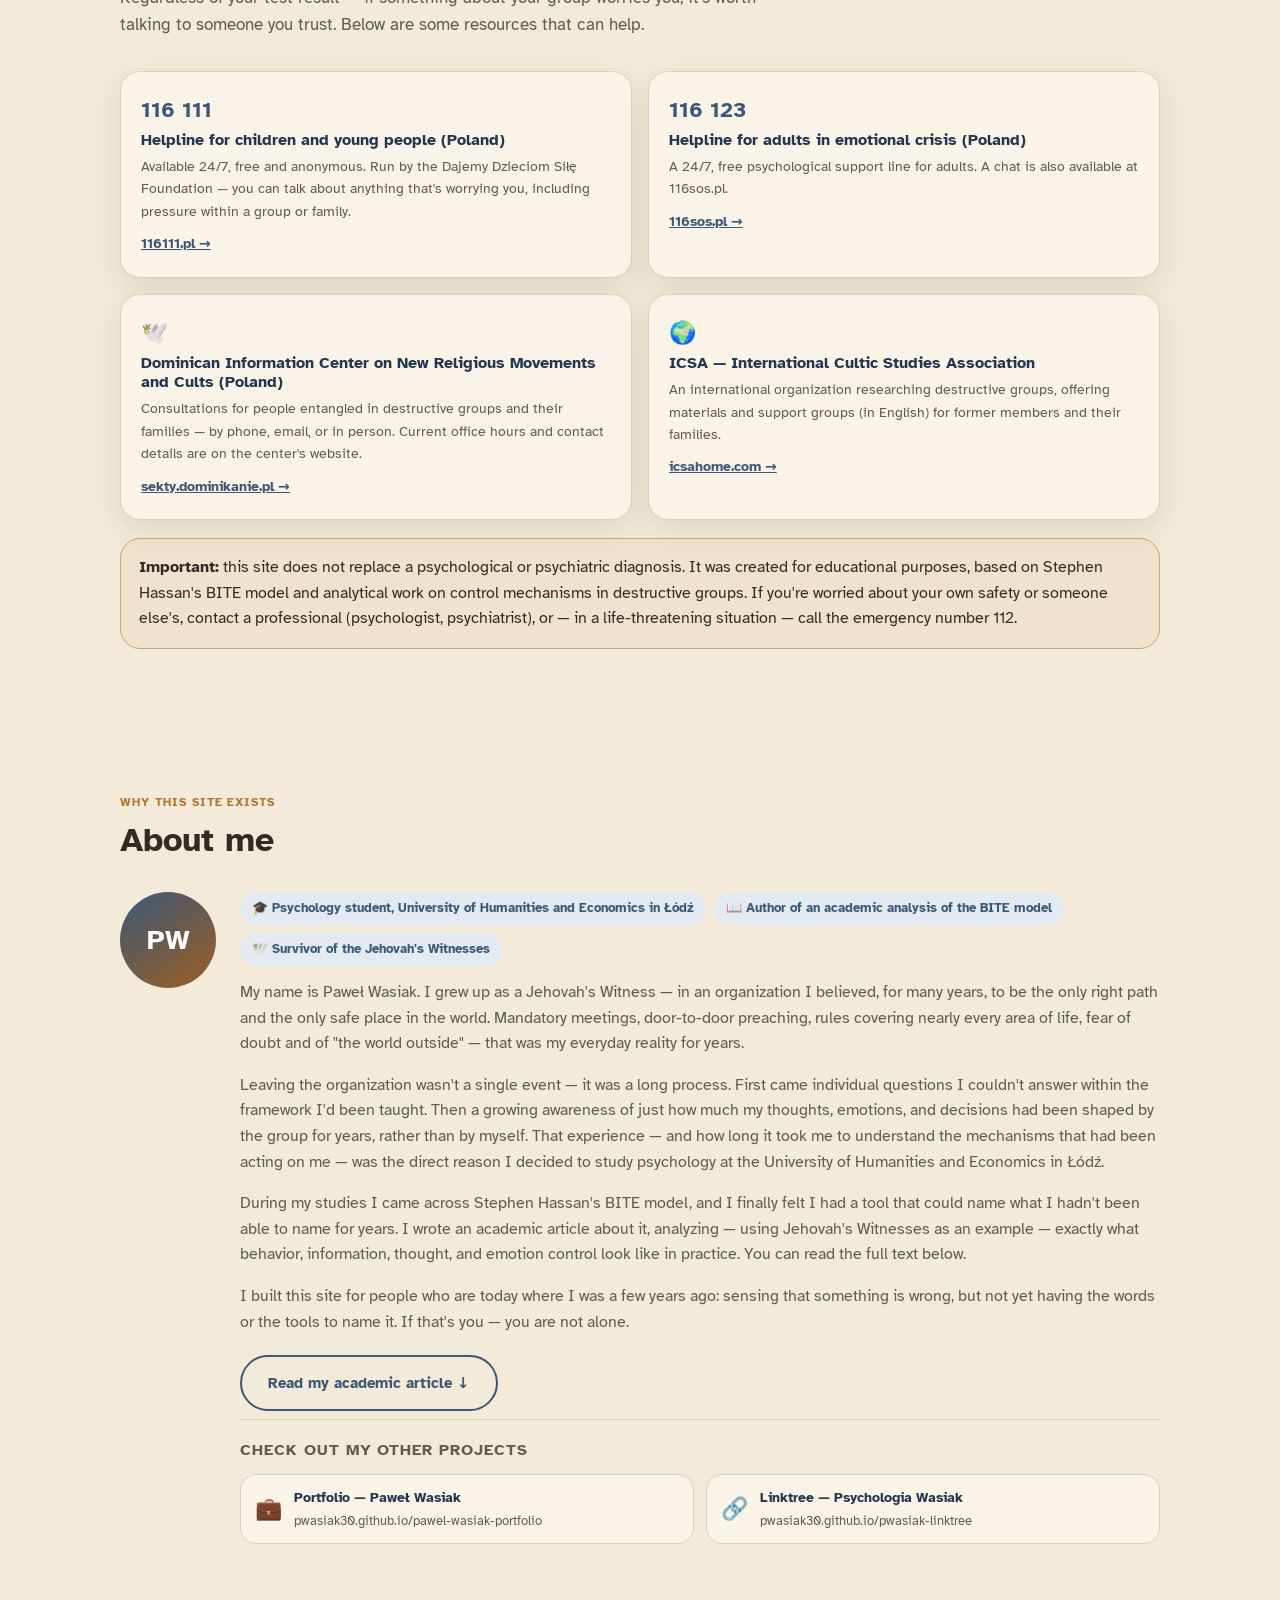
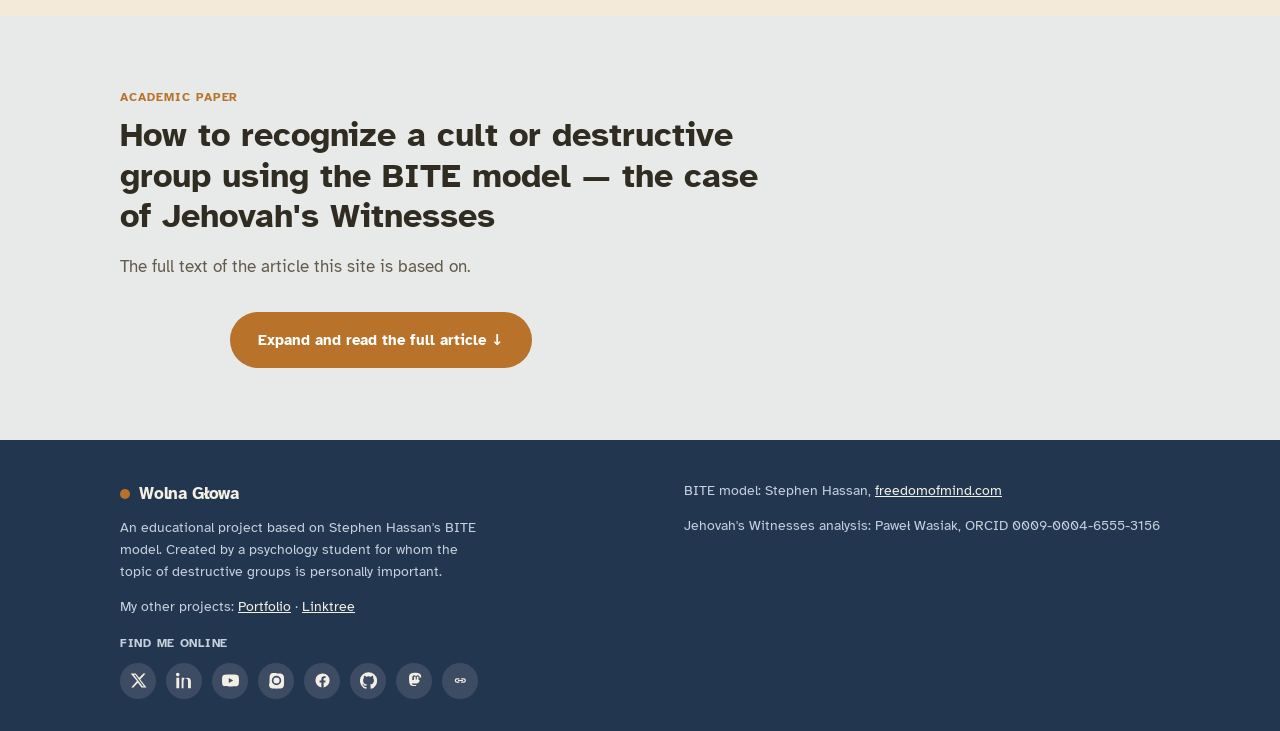
==== commit f1967dcc: "Add files via upload" ====
--- a/en.html
+++ b/en.html
@@ -190,10 +190,11 @@
   <div class="navwrap">
     <a href="#top" class="brand"><span class="brand-dot"></span> Wolna Głowa</a>
     <ul id="nav-list">
+      <li><a class="navlink" href="#test">Test</a></li>
       <li><a class="navlink" href="#model">The BITE model</a></li>
-      <li><a class="navlink" href="#o-mnie">About me</a></li>
-      <li><a class="navlink" href="#test">Test</a></li>
       <li><a class="navlink" href="#pomoc">Help</a></li>
+      <li><a class="navlink" href="#o-mnie">About</a></li>
+      <li><a class="navlink" href="#artykul">Article</a></li>
     </ul>
     <span class="lang-switch" aria-label="Language selector"><a href="index.html" lang="pl">PL</a><a href="en.html" class="active" lang="en">EN</a><a href="uk.html" lang="uk">UA</a></span>
     <button id="nav-toggle" aria-label="Open menu" onclick="toggleNav()">
@@ -204,7 +205,8 @@
 
 <a id="top"></a>
 <header class="hero">
-  <div class="wrap">
+  <div class="wrap hero-grid">
+    <div class="hero-copy">
     <span class="eyebrow">A test based on Stephen Hassan's BITE model</span>
     <h1 class="title">Your group supports you — or controls you?</h1>
     <p class="lede">Sometimes it's hard to see from the inside. This test can help you look at your community, movement, church, or group through the lens of psychology — without judgment, without pressure, at your own pace.</p>
@@ -229,8 +231,59 @@
         This is an educational tool, not a diagnosis
       </div>
     </div>
+    </div>
+      <aside class="hero-panel" aria-label="BITE model">
+        <p class="hero-panel-kicker">Four areas</p>
+        <p class="hero-panel-title">What the test looks at</p>
+        <ol class="bite-preview">
+          <li><span class="bite-num c-behavior">B</span><span><strong>Behavior</strong><small>What you do</small></span><span class="meter" aria-hidden="true"><i></i></span></li>
+          <li><span class="bite-num c-info">I</span><span><strong>Information</strong><small>What you are allowed to know</small></span><span class="meter" aria-hidden="true"><i></i></span></li>
+          <li><span class="bite-num c-thought">T</span><span><strong>Thought</strong><small>How you are taught to think</small></span><span class="meter" aria-hidden="true"><i></i></span></li>
+          <li><span class="bite-num c-emotion">E</span><span><strong>Emotion</strong><small>Guilt, fear, belonging</small></span><span class="meter" aria-hidden="true"><i></i></span></li>
+        </ol>
+        <p class="hero-panel-note">The empty bars are not a score. After the test, the result stays on your device — nothing is sent.</p>
+      </aside>
   </div>
 </header>
+
+<section id="test">
+  <div class="wrap-narrow">
+    <div class="section-head center" style="margin:0 auto 34px auto;">
+      <span class="kicker">Test</span>
+      <h2>Check your group</h2>
+      <p class="sub">20 short questions, about 5 minutes. Answer honestly, thinking of a specific group, community, or relationship that raises doubts for you.</p>
+    </div>
+
+    <div class="quiz-card" id="quiz-intro-card">
+      <h3 style="margin-bottom:14px;">Before you start</h3>
+      <ul class="quiz-intro-list">
+        <li><svg width="18" height="18" viewBox="0 0 24 24" fill="none" stroke="currentColor" stroke-width="2.3"><circle cx="12" cy="12" r="9"/><path d="M12 7v5l3 3"/></svg> It will take about 5 minutes — there's no time limit.</li>
+        <li><svg width="18" height="18" viewBox="0 0 24 24" fill="none" stroke="currentColor" stroke-width="2.3"><path d="M4 19.5V6a2 2 0 012-2h12a2 2 0 012 2v14"/><path d="M4 19.5A2.5 2.5 0 006.5 22H20"/></svg> No answer is saved or sent anywhere.</li>
+        <li><svg width="18" height="18" viewBox="0 0 24 24" fill="none" stroke="currentColor" stroke-width="2.3"><path d="M12 2l8 4v6c0 5-3.5 8.5-8 10-4.5-1.5-8-5-8-10V6l8-4z"/></svg> There are no right or wrong answers — choose what's closest to the truth.</li>
+        <li><svg width="18" height="18" viewBox="0 0 24 24" fill="none" stroke="currentColor" stroke-width="2.3"><path d="M18 13v6a2 2 0 01-2 2H5a2 2 0 01-2-2V8a2 2 0 012-2h6"/><path d="M15 3h6v6"/><path d="M10 14L21 3"/></svg> The result is something to reflect on, not a clinical diagnosis.</li>
+      </ul>
+      <button class="btn btn-primary btn-wide" onclick="startQuiz()">Let's begin</button>
+    </div>
+
+    <div class="quiz-card hidden" id="quiz-card">
+      <div class="progress-wrap">
+        <div class="progress-label"><span id="progress-text">Question 1 of 20</span><span id="progress-pct">5%</span></div>
+        <div class="progress-bar"><div class="progress-fill" id="progress-fill"></div></div>
+      </div>
+      <span class="q-cat" id="q-cat">Behavior control</span>
+      <div class="q-text" id="q-text">…</div>
+      <div class="answers" id="answers"></div>
+      <div class="quiz-nav">
+        <button class="btn btn-ghost" id="btn-back" onclick="prevQ()">Back</button>
+        <button class="btn btn-primary" id="btn-next" onclick="nextQ()" disabled>Next</button>
+      </div>
+    </div>
+
+    <div class="quiz-card hidden" id="result-card">
+      <div id="result-content"></div>
+    </div>
+  </div>
+</section>
 
 <section id="czym-jest">
   <div class="wrap">
@@ -256,7 +309,7 @@
   </div>
 </section>
 
-<section id="model" style="background:var(--teal-100);">
+<section id="model">
   <div class="wrap">
     <div class="section-head">
       <span class="kicker">The tool</span>
@@ -264,6 +317,7 @@
       <p class="sub">BITE stands for <strong>Behavior, Information, Thought, Emotion</strong> — four areas in which destructive groups take control over their members. The model was created by <strong>Stephen Hassan</strong>, an American therapist who, as a young man, was himself a member of the Unification Church (the so-called "Moonies"). After leaving the group, he devoted his career to studying psychological manipulation and helping people entangled in destructive communities.</p>
     </div>
 
+    <div class="bite-grid">
     <div class="bite-cat" data-color="behavior">
       <div class="bite-head" onclick="toggleCat(this)">
         <div class="bite-num c-behavior">B</div>
@@ -371,6 +425,7 @@
         </div>
       </div>
     </div>
+    </div>
 
   </div>
 </section>
@@ -390,6 +445,45 @@
       <span class="chip">Closed online communities</span>
       <span class="chip">Ideological and political groups</span>
       <span class="chip">Toxic "families" and group relationships</span>
+    </div>
+  </div>
+</section>
+
+<section id="pomoc">
+  <div class="wrap">
+    <div class="section-head">
+      <span class="kicker">You don't have to go through this alone</span>
+      <h2>Where to find help</h2>
+      <p class="sub">Regardless of your test result — if something about your group worries you, it's worth talking to someone you trust. Below are some resources that can help.</p>
+    </div>
+    <div class="help-grid">
+      <div class="help-card">
+        <span class="num">116 111</span>
+        <h4>Helpline for children and young people (Poland)</h4>
+        <p>Available 24/7, free and anonymous. Run by the Dajemy Dzieciom Siłę Foundation — you can talk about anything that's worrying you, including pressure within a group or family.</p>
+        <a class="link" href="https://116111.pl/" target="_blank" rel="noopener">116111.pl →</a>
+      </div>
+      <div class="help-card">
+        <span class="num">116 123</span>
+        <h4>Helpline for adults in emotional crisis (Poland)</h4>
+        <p>A 24/7, free psychological support line for adults. A chat is also available at 116sos.pl.</p>
+        <a class="link" href="https://116sos.pl/" target="_blank" rel="noopener">116sos.pl →</a>
+      </div>
+      <div class="help-card">
+        <span class="num">🕊️</span>
+        <h4>Dominican Information Center on New Religious Movements and Cults (Poland)</h4>
+        <p>Consultations for people entangled in destructive groups and their families — by phone, email, or in person. Current office hours and contact details are on the center's website.</p>
+        <a class="link" href="https://sekty.dominikanie.pl/" target="_blank" rel="noopener">sekty.dominikanie.pl →</a>
+      </div>
+      <div class="help-card">
+        <span class="num">🌍</span>
+        <h4>ICSA — International Cultic Studies Association</h4>
+        <p>An international organization researching destructive groups, offering materials and support groups (in English) for former members and their families.</p>
+        <a class="link" href="https://www.icsahome.com/" target="_blank" rel="noopener">icsahome.com →</a>
+      </div>
+    </div>
+    <div class="disclaimer-box">
+      <strong>Important:</strong> this site does not replace a psychological or psychiatric diagnosis. It was created for educational purposes, based on Stephen Hassan's BITE model and analytical work on control mechanisms in destructive groups. If you're worried about your own safety or someone else's, contact a professional (psychologist, psychiatrist), or — in a life-threatening situation — call the emergency number 112.
     </div>
   </div>
 </section>
@@ -439,7 +533,7 @@
   </div>
 </section>
 
-<section id="artykul" style="background:var(--teal-100);">
+<section id="artykul">
   <div class="wrap">
     <div class="section-head">
       <span class="kicker">Academic paper</span>
@@ -578,84 +672,6 @@
         <p>Applying the BITE model makes it possible to understand how certain religious groups can exert excessive influence over their members. The case study of Jehovah's Witnesses shows that even a legally operating organization can display the characteristics of a destructive group. Regardless of any spiritual assessment, it is worthwhile, from a psychological point of view, to study the mechanisms of influence used within religious communities.</p>
       </div>
     </details>
-  </div>
-</section>
-
-<section id="test">
-  <div class="wrap-narrow">
-    <div class="section-head center" style="margin:0 auto 34px auto;">
-      <span class="kicker">Test</span>
-      <h2>Check your group</h2>
-      <p class="sub">20 short questions, about 5 minutes. Answer honestly, thinking of a specific group, community, or relationship that raises doubts for you.</p>
-    </div>
-
-    <div class="quiz-card" id="quiz-intro-card">
-      <h3 style="margin-bottom:14px;">Before you start</h3>
-      <ul class="quiz-intro-list">
-        <li><svg width="18" height="18" viewBox="0 0 24 24" fill="none" stroke="currentColor" stroke-width="2.3"><circle cx="12" cy="12" r="9"/><path d="M12 7v5l3 3"/></svg> It will take about 5 minutes — there's no time limit.</li>
-        <li><svg width="18" height="18" viewBox="0 0 24 24" fill="none" stroke="currentColor" stroke-width="2.3"><path d="M4 19.5V6a2 2 0 012-2h12a2 2 0 012 2v14"/><path d="M4 19.5A2.5 2.5 0 006.5 22H20"/></svg> No answer is saved or sent anywhere.</li>
-        <li><svg width="18" height="18" viewBox="0 0 24 24" fill="none" stroke="currentColor" stroke-width="2.3"><path d="M12 2l8 4v6c0 5-3.5 8.5-8 10-4.5-1.5-8-5-8-10V6l8-4z"/></svg> There are no right or wrong answers — choose what's closest to the truth.</li>
-        <li><svg width="18" height="18" viewBox="0 0 24 24" fill="none" stroke="currentColor" stroke-width="2.3"><path d="M18 13v6a2 2 0 01-2 2H5a2 2 0 01-2-2V8a2 2 0 012-2h6"/><path d="M15 3h6v6"/><path d="M10 14L21 3"/></svg> The result is something to reflect on, not a clinical diagnosis.</li>
-      </ul>
-      <button class="btn btn-primary btn-wide" onclick="startQuiz()">Let's begin</button>
-    </div>
-
-    <div class="quiz-card hidden" id="quiz-card">
-      <div class="progress-wrap">
-        <div class="progress-label"><span id="progress-text">Question 1 of 20</span><span id="progress-pct">5%</span></div>
-        <div class="progress-bar"><div class="progress-fill" id="progress-fill"></div></div>
-      </div>
-      <span class="q-cat" id="q-cat">Behavior control</span>
-      <div class="q-text" id="q-text">…</div>
-      <div class="answers" id="answers"></div>
-      <div class="quiz-nav">
-        <button class="btn btn-ghost" id="btn-back" onclick="prevQ()">Back</button>
-        <button class="btn btn-primary" id="btn-next" onclick="nextQ()" disabled>Next</button>
-      </div>
-    </div>
-
-    <div class="quiz-card hidden" id="result-card">
-      <div id="result-content"></div>
-    </div>
-  </div>
-</section>
-
-<section id="pomoc" style="background:var(--teal-100);">
-  <div class="wrap">
-    <div class="section-head">
-      <span class="kicker">You don't have to go through this alone</span>
-      <h2>Where to find help</h2>
-      <p class="sub">Regardless of your test result — if something about your group worries you, it's worth talking to someone you trust. Below are some resources that can help.</p>
-    </div>
-    <div class="help-grid">
-      <div class="help-card">
-        <span class="num">116 111</span>
-        <h4>Helpline for children and young people (Poland)</h4>
-        <p>Available 24/7, free and anonymous. Run by the Dajemy Dzieciom Siłę Foundation — you can talk about anything that's worrying you, including pressure within a group or family.</p>
-        <a class="link" href="https://116111.pl/" target="_blank" rel="noopener">116111.pl →</a>
-      </div>
-      <div class="help-card">
-        <span class="num">116 123</span>
-        <h4>Helpline for adults in emotional crisis (Poland)</h4>
-        <p>A 24/7, free psychological support line for adults. A chat is also available at 116sos.pl.</p>
-        <a class="link" href="https://116sos.pl/" target="_blank" rel="noopener">116sos.pl →</a>
-      </div>
-      <div class="help-card">
-        <span class="num">🕊️</span>
-        <h4>Dominican Information Center on New Religious Movements and Cults (Poland)</h4>
-        <p>Consultations for people entangled in destructive groups and their families — by phone, email, or in person. Current office hours and contact details are on the center's website.</p>
-        <a class="link" href="https://sekty.dominikanie.pl/" target="_blank" rel="noopener">sekty.dominikanie.pl →</a>
-      </div>
-      <div class="help-card">
-        <span class="num">🌍</span>
-        <h4>ICSA — International Cultic Studies Association</h4>
-        <p>An international organization researching destructive groups, offering materials and support groups (in English) for former members and their families.</p>
-        <a class="link" href="https://www.icsahome.com/" target="_blank" rel="noopener">icsahome.com →</a>
-      </div>
-    </div>
-    <div class="disclaimer-box">
-      <strong>Important:</strong> this site does not replace a psychological or psychiatric diagnosis. It was created for educational purposes, based on Stephen Hassan's BITE model and analytical work on control mechanisms in destructive groups. If you're worried about your own safety or someone else's, contact a professional (psychologist, psychiatrist), or — in a life-threatening situation — call the emergency number 112.
-    </div>
   </div>
 </section>
 
--- a/styles.css
+++ b/styles.css
@@ -1,345 +1,347 @@
-  /* ==========================================================================
-     WOLNA GŁOWA — style specyficzne dla projektu.
-     UWAGA: od przebudowy wg instrukcji projektu "Marka" ten plik jest
-     ładowany PO styleguide.css i celowo NIE duplikuje jego resetu, zmiennych
-     kolorów, typografii ani komponentów bazowych (.btn, .card, .chip, .wrap).
-     Zawiera tylko to, co jest unikalne dla tej podstrony: własny nawigacyjny
-     pasek w-page (kotwice + przełącznik języka — odrębny od
-     topbar-component.html, który jest doklejony wyżej), akordeon modelu
-     BITE, quiz, wyniki, sekcję "o mnie", artykuł naukowy, stopkę oraz
-     pływający przycisk wsparcia (Suppi).
-     ========================================================================== */
-
-
-  /* Pas „alt” i stopka NIE używają --teal-900. Od palety 2026-08-17 ta
-     zmienna w ciemnym motywie jest jasnym kolorem tekstu (#dfe7ee), więc
-     białe napisy na section.alt i w stopce znikały. --band zostaje ciemny
-     w obu motywach. --bite-* to stałe wypełnienia (biały tekst), bo
-     --teal-600/--coral w ciemnym motywie jaśnieją i białe litery się gubią. */
-  :root{
-    --band:#233650;
-    --band-ink:#f4efe4;
-    --band-muted:#c5d0dc;
-    --band-accent:#e7b56a;
-    --bite-b:#3c5878;
-    --bite-i:#9c5f22;
-    --bite-t:#a53e33;
-    --bite-e:#4a6449;
-  }
-  @media (prefers-color-scheme: dark){
-    :root:not([data-theme="light"]){
-      --band:#12161b;
-      --band-ink:#e9e4d8;
-      --band-muted:#b3ac9c;
-    }
-  }
-  :root[data-theme="dark"]{
-    --band:#12161b;
+/* Wolna Głowa — układ strony. Kolory i typografia zostają ze styleguide.css. */
+
+:root{
+  --band:#233650;
+  --band-ink:#f4efe4;
+  --band-muted:#c5d0dc;
+  --band-accent:#e7b56a;
+  --bite-b:#3c5878;
+  --bite-i:#9c5f22;
+  --bite-t:#a53e33;
+  --bite-e:#4a6449;
+  --page:1080px;
+}
+@media (prefers-color-scheme: dark){
+  :root:not([data-theme="light"]){
+    --band:#10141a;
     --band-ink:#e9e4d8;
     --band-muted:#b3ac9c;
   }
-  :root[data-theme="light"]{
-    --band:#233650;
-    --band-ink:#f4efe4;
-    --band-muted:#c5d0dc;
+}
+:root[data-theme="dark"]{
+  --band:#10141a;
+  --band-ink:#e9e4d8;
+  --band-muted:#b3ac9c;
+}
+:root[data-theme="light"]{
+  --band:#233650;
+  --band-ink:#f4efe4;
+  --band-muted:#c5d0dc;
+}
+
+.wrap{max-width:var(--page);}
+.sensory-banner{position:relative; top:auto;}
+
+nav.page-nav{
+  position:sticky; top:var(--topbar-h, 58px); z-index:998;
+  background:var(--paper);
+  border-bottom:1px solid var(--line);
+}
+nav.page-nav .navwrap{
+  max-width:var(--page); margin:0 auto; padding:10px 20px;
+  display:flex; align-items:center; gap:18px;
+}
+.brand{
+  display:flex; align-items:center; gap:9px; margin-right:auto;
+  font-family:var(--font-heading); font-weight:700; color:var(--teal-900);
+  font-size:17px; text-decoration:none; letter-spacing:-.01em;
+}
+.brand-dot{width:10px; height:10px; border-radius:50%; background:var(--coral); flex:none;}
+nav.page-nav ul{list-style:none; display:flex; gap:4px; margin:0; padding:0;}
+nav.page-nav a.navlink{
+  color:var(--ink-soft); text-decoration:none; font-weight:700; font-size:14px;
+  padding:8px 10px; border-radius:var(--radius-pill);
+}
+nav.page-nav a.navlink:hover{color:var(--teal-900); background:var(--teal-100);}
+#nav-toggle{
+  display:none; background:var(--card); border:1px solid var(--line);
+  border-radius:10px; padding:8px 10px; cursor:pointer; color:var(--ink);
+}
+.lang-switch{display:flex; align-items:center; gap:2px; padding:3px; border:1px solid var(--line); border-radius:var(--radius-pill); background:var(--card);}
+.lang-switch a{
+  color:var(--ink-soft); text-decoration:none; font-weight:700; font-size:12px;
+  padding:5px 8px; border-radius:var(--radius-pill);
+}
+.lang-switch a:hover{color:var(--teal-900);}
+.lang-switch a.active{background:var(--teal-600); color:#fff;}
+
+section{padding:72px 0;}
+section[id]{scroll-margin-top:calc(var(--topbar-h, 58px) + var(--page-nav-h, 62px) + 8px);}
+#test,#artykul{background:color-mix(in srgb, var(--teal-100) 72%, var(--paper));}
+#model,#o-mnie{background:transparent;}
+
+.section-head{max-width:40rem; margin-bottom:32px;}
+.section-head.center{margin-left:auto; margin-right:auto;}
+.kicker{
+  display:block; color:var(--coral); font-weight:700; font-size:12px;
+  text-transform:uppercase; letter-spacing:.08em; margin-bottom:8px;
+}
+.sub{color:var(--ink-soft); font-size:17px; max-width:62ch;}
+
+/* Hero */
+header.hero{
+  padding:48px 0 28px;
+  background:
+    radial-gradient(900px 420px at 100% -10%, color-mix(in srgb, var(--teal-100) 90%, var(--coral)), transparent 60%),
+    radial-gradient(700px 380px at -10% 110%, color-mix(in srgb, var(--coral) 16%, transparent), transparent 55%);
+}
+.hero-grid{
+  display:grid; grid-template-columns:minmax(0,1.15fr) minmax(280px,.85fr);
+  gap:36px; align-items:center;
+}
+.eyebrow{
+  display:inline-block; background:var(--card); color:var(--teal-700);
+  border:1px solid var(--line);
+  font-weight:700; font-size:12px; letter-spacing:.04em; text-transform:uppercase;
+  padding:6px 12px; border-radius:var(--radius-pill); margin-bottom:16px;
+}
+h1.title{
+  font-size:clamp(36px, 4.8vw, 60px); line-height:1.05; letter-spacing:-.03em;
+  color:var(--teal-900); max-width:14em; margin-bottom:14px;
+}
+.lede{font-size:18px; color:var(--ink-soft); max-width:42rem; margin-bottom:0;}
+.cta-row{display:flex; gap:12px; flex-wrap:wrap; margin-top:22px;}
+.trust-row{display:flex; flex-direction:column; gap:8px; margin-top:22px;}
+.trust-item{display:flex; align-items:center; gap:8px; font-size:14px; color:var(--ink-soft);}
+.trust-item svg{flex:none; color:var(--teal-600);}
+
+.hero-panel{
+  background:var(--card); border:1px solid var(--line); border-radius:28px;
+  box-shadow:var(--shadow); padding:22px 22px 18px;
+}
+.hero-panel-kicker{
+  margin:0 0 4px; font-size:12px; font-weight:700; letter-spacing:.08em;
+  text-transform:uppercase; color:var(--coral);
+}
+.hero-panel-title{margin:0 0 16px; font-family:var(--font-heading); font-size:26px; color:var(--teal-900); letter-spacing:-.02em;}
+.bite-preview{list-style:none; margin:0; padding:0; display:flex; flex-direction:column; gap:10px;}
+.bite-preview li{display:grid; grid-template-columns:36px 1fr auto; gap:12px; align-items:center;}
+.bite-preview strong{display:block; color:var(--ink); font-size:15px;}
+.bite-preview small{color:var(--ink-soft); font-size:12px;}
+.meter{
+  width:72px; height:8px; border-radius:var(--radius-pill); background:var(--line); overflow:hidden;
+}
+.meter i{
+  display:block; height:100%; width:0; border-radius:inherit; background:var(--line);
+}
+.hero-panel-note{
+  margin:16px 0 0; padding-top:14px; border-top:1px solid var(--line);
+  font-size:13px; color:var(--ink-soft);
+}
+
+.grid2{display:grid; grid-template-columns:repeat(2,1fr); gap:16px;}
+.grid3{display:grid; grid-template-columns:repeat(3,1fr); gap:16px;}
+.info-card{
+  background:var(--card); border:1px solid var(--line); border-radius:var(--radius);
+  padding:22px; box-shadow:var(--shadow);
+}
+.info-card h4{font-size:17px; color:var(--teal-900); margin-bottom:8px;}
+.info-card p{color:var(--ink-soft); font-size:15px; margin:0;}
+
+.bite-grid{display:grid; grid-template-columns:1fr 1fr; gap:16px; align-items:start;}
+.bite-cat{
+  background:var(--card); border:1px solid var(--line); border-radius:var(--radius);
+  overflow:hidden; box-shadow:var(--shadow);
+}
+.bite-head{
+  display:flex; align-items:center; gap:14px; padding:18px 18px; cursor:pointer;
+}
+.bite-num{
+  flex:none; width:40px; height:40px; border-radius:12px; display:flex; align-items:center; justify-content:center;
+  font-family:var(--font-heading); font-weight:700; font-size:18px; color:#fff;
+}
+.bite-head h3{margin:0; font-size:18px; color:var(--teal-900);}
+.bite-head .tag{font-size:12.5px; color:var(--ink-soft);}
+.bite-chevron{margin-left:auto; color:var(--ink-soft); flex:none;}
+.bite-cat.open .bite-chevron{transform:rotate(180deg);}
+.bite-body{max-height:0; overflow:hidden;}
+.bite-body-inner{padding:0 18px 18px; color:var(--ink-soft); font-size:15px;}
+.bite-body-inner ul{margin:8px 0; padding-left:18px;}
+.bite-body-inner li{margin-bottom:6px;}
+.example-toggle{
+  margin-top:8px; background:var(--teal-100); color:var(--teal-700); border:none;
+  padding:8px 14px; border-radius:var(--radius-pill); font-weight:700; font-size:13px; cursor:pointer;
+  font-family:var(--font-body);
+}
+.example-box{
+  display:none; margin-top:12px; background:var(--paper);
+  border-left:4px solid var(--amber); border-radius:8px; padding:14px 16px; color:var(--ink);
+}
+.example-box.show{display:block;}
+.example-box blockquote{
+  margin:8px 0 0; padding-left:12px; border-left:3px solid var(--line);
+  font-style:italic; color:var(--ink-soft);
+}
+.c-behavior{background:var(--bite-b);}
+.c-info{background:var(--bite-i);}
+.c-thought{background:var(--bite-t);}
+.c-emotion{background:var(--bite-e);}
+
+section.alt{background:var(--band); color:var(--band-muted);}
+section.alt h2, section.alt h3{color:var(--band-ink);}
+section.alt .sub{color:var(--band-muted);}
+section.alt .kicker{color:var(--band-accent);}
+.chips{display:flex; flex-wrap:wrap; gap:10px;}
+.chips .chip{
+  background:color-mix(in srgb, var(--band-ink) 8%, transparent);
+  border:1px solid color-mix(in srgb, var(--band-ink) 28%, transparent);
+  color:var(--band-ink); padding:8px 14px;
+}
+
+.quiz-card{
+  background:var(--card); border:1px solid var(--line); border-radius:28px;
+  box-shadow:var(--shadow); padding:32px; max-width:720px; margin:0 auto;
+}
+.quiz-intro-list{margin:16px 0 20px; padding:0; list-style:none;}
+.quiz-intro-list li{display:flex; gap:10px; align-items:flex-start; margin-bottom:10px; color:var(--ink-soft);}
+.quiz-intro-list li svg{flex:none; margin-top:2px; color:var(--teal-600);}
+.progress-wrap{margin-bottom:18px;}
+.progress-label{display:flex; justify-content:space-between; font-size:12.5px; color:var(--ink-soft); font-weight:700; margin-bottom:8px;}
+.progress-bar{height:8px; background:var(--teal-100); border-radius:var(--radius-pill); overflow:hidden;}
+.progress-fill{height:100%; width:0; background:var(--coral); border-radius:inherit;}
+.q-cat{
+  display:inline-block; font-size:11px; font-weight:700; letter-spacing:.05em; text-transform:uppercase;
+  padding:5px 10px; border-radius:var(--radius-pill); margin-bottom:12px; color:#fff;
+}
+.q-text{font-size:22px; font-family:var(--font-heading); color:var(--teal-900); margin-bottom:18px; letter-spacing:-.02em;}
+.answers{display:grid; grid-template-columns:1fr 1fr; gap:10px;}
+.answer-btn{
+  text-align:left; background:var(--paper); border:1px solid var(--line); border-radius:14px;
+  padding:14px 16px; font-size:15px; font-weight:700; color:var(--ink); cursor:pointer; font-family:var(--font-body);
+}
+.answer-btn:hover{border-color:var(--teal-500); background:var(--teal-100);}
+.answer-btn.selected{border-color:var(--teal-600); background:var(--teal-100); color:var(--teal-900); box-shadow:inset 0 0 0 1px var(--teal-600);}
+.quiz-nav{display:flex; justify-content:space-between; margin-top:18px; gap:12px;}
+.result-badge{
+  display:inline-flex; align-items:center; padding:8px 14px; border-radius:var(--radius-pill);
+  font-weight:700; font-size:14px; margin-bottom:14px;
+}
+.bar-row{margin-bottom:14px;}
+.bar-row .lbl{display:flex; justify-content:space-between; font-size:13.5px; font-weight:700; color:var(--ink-soft); margin-bottom:6px;}
+.bar-track{height:10px; background:var(--teal-100); border-radius:var(--radius-pill); overflow:hidden;}
+.bar-fill{height:100%; width:0; border-radius:inherit;}
+
+.help-grid{display:grid; grid-template-columns:1fr 1fr; gap:16px;}
+.help-card{background:var(--card); border:1px solid var(--line); border-radius:var(--radius); padding:20px; box-shadow:var(--shadow);}
+.help-card .num{font-family:var(--font-heading); font-weight:700; font-size:22px; color:var(--teal-700); display:block; margin-bottom:4px;}
+.help-card h4{font-size:16px; color:var(--teal-900); margin-bottom:6px;}
+.help-card p{font-size:14px; color:var(--ink-soft); margin-bottom:8px;}
+.help-card a.link{font-size:14px; font-weight:700;}
+.disclaimer-box{
+  background:color-mix(in srgb, var(--amber) 14%, var(--card));
+  border:1px solid color-mix(in srgb, var(--amber) 45%, var(--line));
+  border-radius:var(--radius); padding:16px 18px; margin-top:18px; color:var(--ink);
+}
+
+.author-wrap{display:grid; grid-template-columns:96px 1fr; gap:24px; align-items:start;}
+.author-avatar{
+  width:96px; height:96px; border-radius:50%;
+  background:linear-gradient(145deg, var(--bite-b), var(--bite-i));
+  display:flex; align-items:center; justify-content:center; color:#fff;
+  font-family:var(--font-heading); font-weight:700; font-size:28px;
+}
+.author-badges{display:flex; flex-wrap:wrap; gap:8px; margin-bottom:14px;}
+.author-badge{
+  background:var(--teal-100); color:var(--teal-700); font-size:13px; font-weight:700;
+  padding:6px 12px; border-radius:var(--radius-pill);
+}
+.author-story p{color:var(--ink-soft); font-size:16px;}
+.related-links{margin-top:8px; padding-top:18px; border-top:1px solid var(--line);}
+.related-links-label{font-size:12px; font-weight:700; letter-spacing:.06em; text-transform:uppercase; color:var(--ink-soft); margin-bottom:10px;}
+.related-links-row{display:flex; flex-wrap:wrap; gap:12px;}
+.related-link-card{
+  display:flex; align-items:center; gap:12px; flex:1 1 240px;
+  background:var(--card); border:1px solid var(--line); border-radius:16px;
+  padding:12px 14px; text-decoration:none;
+}
+.related-link-card:hover{border-color:var(--teal-500); background:var(--teal-100);}
+.related-link-icon{font-size:22px;}
+.related-link-title{display:block; font-weight:700; color:var(--teal-900); font-size:14px;}
+.related-link-sub{display:block; color:var(--ink-soft); font-size:12.5px; margin-top:2px;}
+
+.article-box{
+  background:var(--card); border:1px solid var(--line); border-radius:var(--radius);
+  box-shadow:var(--shadow); padding:32px; max-width:820px; margin:18px auto 0;
+}
+.article-meta{
+  display:flex; flex-wrap:wrap; gap:8px 16px; font-size:13px; color:var(--ink-soft);
+  border-bottom:1px solid var(--line); padding-bottom:14px; margin-bottom:20px;
+}
+.article-box h3{
+  font-size:20px; color:var(--teal-900); margin:28px 0 10px;
+  border-left:4px solid var(--coral); padding-left:12px;
+}
+.article-box h4{font-size:16px; color:var(--teal-700); margin:18px 0 8px;}
+.article-box p,.article-box li{font-size:15.5px; color:var(--ink);}
+.article-box ul{padding-left:20px;}
+.article-box blockquote{
+  margin:12px 0; padding:12px 14px; border-left:3px solid var(--amber);
+  background:var(--paper); color:var(--ink-soft); border-radius:0 10px 10px 0;
+}
+.abstract-box{background:var(--teal-100); border-radius:14px; padding:16px 18px; margin-bottom:8px;}
+.abstract-box h4{margin:0 0 8px; color:var(--teal-700); font-size:12px; letter-spacing:.06em; text-transform:uppercase;}
+.abstract-box p{color:var(--teal-900);}
+.keywords{font-size:13px; color:var(--teal-700);}
+details.article-toggle{max-width:820px; margin:0 auto;}
+details.article-toggle > summary{list-style:none; cursor:pointer; width:fit-content;}
+details.article-toggle > summary::-webkit-details-marker{display:none;}
+
+footer{padding:40px 0 32px; background:var(--band); color:var(--band-muted); font-size:14px;}
+footer .brand, footer a{color:var(--band-ink);}
+footer .small, footer p{color:var(--band-muted);}
+footer .foot-wrap{display:flex; justify-content:space-between; gap:24px; flex-wrap:wrap;}
+.footer-social-label{
+  font-size:12px; font-weight:700; letter-spacing:.06em; text-transform:uppercase;
+  color:var(--band-muted); margin:16px 0 10px;
+}
+footer .social-links a{
+  background:color-mix(in srgb, var(--band-ink) 12%, transparent); color:var(--band-ink);
+}
+footer .social-links a:hover{background:var(--coral); color:#fff;}
+
+.hidden{display:none !important;}
+.center{text-align:center;}
+.small{font-size:13.5px; color:var(--ink-soft);}
+
+.coffee-fab{
+  position:fixed; z-index:997; right:16px; bottom:16px;
+  display:flex; align-items:center; gap:8px;
+  background:var(--amber); color:#fff; text-decoration:none;
+  font-size:14px; font-weight:700; padding:11px 16px; border-radius:var(--radius-pill);
+  box-shadow:0 8px 20px rgba(0,0,0,.22);
+}
+.coffee-fab:hover{background:var(--amber-dark); color:#fff;}
+
+@media (max-width:980px){
+  nav.page-nav ul{
+    display:none; position:absolute; top:100%; left:0; right:0; flex-direction:column; gap:0;
+    background:var(--card); border-bottom:1px solid var(--line); padding:8px 16px 14px;
   }
-
-  /* Baner ASD zostaje w treści, ale nie jest sticky. Inaczej razem z topbarem
-     przykrywa lokalne menu (Model BITE / język), które miało top:0. */
-  .sensory-banner{position:relative; top:auto;}
-  /* Nav w-page (kotwice do sekcji + przełącznik języka). To NIE jest
-     topbar-component.html (ten jest wklejony osobno, wyżej, i prowadzi z
-     powrotem do wasiakpawel.pl) — to lokalna nawigacja specyficzna dla tej
-     jednostronicowej podstrony. */
-  nav.page-nav{
-    position:sticky; top:var(--topbar-h, 58px); z-index:998;
-    background:color-mix(in srgb, var(--paper) 92%, transparent);
-    backdrop-filter:blur(6px); border-bottom:1px solid var(--line);
+  nav.page-nav ul.open{display:flex;}
+  nav.page-nav a.navlink{display:block; padding:12px 4px; border-radius:0;}
+  #nav-toggle{display:block;}
+}
+@media (max-width:800px){
+  .hero-grid,.grid2,.grid3,.bite-grid,.help-grid,.answers{grid-template-columns:1fr;}
+  .author-wrap{grid-template-columns:1fr;}
+  header.hero{padding:28px 0 12px;}
+  section{padding:52px 0;}
+  .quiz-card,.article-box{padding:22px 16px;}
+  h1.title{font-size:34px;}
+}
+@media (max-width:640px){
+  .sensory-banner-text .text-sm{display:none;}
+  .sensory-banner-inner{flex-direction:row; align-items:center; text-align:left; padding:10px 14px; gap:10px;}
+  .btn-sensory{width:auto; padding:10px 14px;}
+  body{padding-bottom:76px;}
+  .coffee-fab{right:12px; bottom:70px; padding:12px; min-width:44px; min-height:44px; justify-content:center;}
+  .coffee-fab .coffee-label{
+    position:absolute; width:1px; height:1px; overflow:hidden; clip:rect(0,0,0,0); white-space:nowrap;
   }
-  nav.page-nav .navwrap{
-    max-width:920px; margin:0 auto; padding:14px 20px; display:flex;
-    align-items:center; justify-content:space-between; gap:12px;
-  }
-  .brand{display:flex; align-items:center; gap:9px; font-family:var(--font-heading); font-weight:700; color:var(--teal-900); font-size:17px; text-decoration:none;}
-  .brand-dot{width:11px; height:11px; border-radius:50%; background:var(--coral);}
-  nav.page-nav ul{list-style:none; display:flex; gap:22px; margin:0; padding:0;}
-  nav.page-nav a.navlink{color:var(--ink-soft); text-decoration:none; font-weight:600; font-size:14.5px;}
-  nav.page-nav a.navlink:hover{color:var(--teal-700);}
-  #nav-toggle{display:none; background:none; border:1px solid var(--line); border-radius:8px; padding:8px 10px; cursor:pointer;}
-  @media (max-width:640px){
-    nav.page-nav ul{
-      display:none; position:absolute; top:100%; left:0; right:0; flex-direction:column; gap:0;
-      background:var(--card); border-bottom:1px solid var(--line); padding:8px 20px 14px;
-    }
-    nav.page-nav ul.open{display:flex;}
-    nav.page-nav ul li{border-top:1px solid var(--line);}
-    nav.page-nav ul li:first-child{border-top:none;}
-    nav.page-nav a.navlink{display:block; padding:13px 2px;}
-    #nav-toggle{display:block;}
-  }
-
-  /* Przełącznik języka (osobny od jasny/ciemny — to inny wybór) */
-  .lang-switch{display:flex; align-items:center; gap:4px; margin-left:6px;}
-  .lang-switch a{
-    color:var(--ink-soft); text-decoration:none; font-weight:700; font-size:12.5px;
-    padding:5px 9px; border-radius:var(--radius-pill); border:1px solid transparent;
-  }
-  .lang-switch a:hover{background:var(--teal-100); color:var(--teal-700);}
-  .lang-switch a.active{background:var(--teal-600); color:#fff;}
-  @media (max-width:640px){
-    .lang-switch{margin:10px 2px 4px;}
-  }
-
-  /* Hero */
-  header.hero{
-    padding:64px 0 56px; background:
-      radial-gradient(1000px 500px at 85% -10%, var(--teal-100), transparent 60%);
-  }
-  .eyebrow{
-    display:inline-block; background:var(--teal-100); color:var(--teal-700);
-    font-weight:700; font-size:12.5px; letter-spacing:.04em; text-transform:uppercase;
-    padding:6px 14px; border-radius:var(--radius-pill); margin-bottom:18px;
-  }
-  h1.title{font-size:clamp(32px,5vw,50px); color:var(--teal-900); max-width:12ch;}
-  .lede{font-size:18px; color:var(--ink-soft); max-width:56ch;}
-  .cta-row{display:flex; gap:14px; flex-wrap:wrap; margin-top:26px;}
-
-  .trust-row{display:flex; gap:22px; flex-wrap:wrap; margin-top:36px; font-size:13.5px; color:var(--ink-soft);}
-  .trust-item{display:flex; align-items:center; gap:8px;}
-  .trust-item svg{flex:none; color:var(--teal-600);}
-
-  section{padding:64px 0;}
-  section[id]{scroll-margin-top:calc(var(--topbar-h, 58px) + var(--page-nav-h, 64px));}
-  section.alt{background:var(--band); color:var(--band-muted);}
-  section.alt h2, section.alt h3{color:var(--band-ink);}
-  section.alt .sub{color:var(--band-muted);}
-  section.alt .kicker{color:var(--band-accent);}
-  .section-head{max-width:640px; margin-bottom:38px;}
-  .kicker{color:var(--coral); font-weight:700; font-size:12.5px; text-transform:uppercase; letter-spacing:.06em;}
-  .sub{color:var(--ink-soft); font-size:16px;}
-
-  /* Intro cards */
-  .grid2{display:grid; grid-template-columns:repeat(2,1fr); gap:18px;}
-  .grid3{display:grid; grid-template-columns:repeat(3,1fr); gap:18px;}
-  @media (max-width:720px){ .grid2,.grid3{grid-template-columns:1fr;} }
-  .info-card{background:var(--card); border:1px solid var(--line); border-radius:var(--radius); padding:24px; box-shadow:var(--shadow);}
-  .info-card h4{font-size:16.5px; color:var(--teal-900);}
-  .info-card p{color:var(--ink-soft); font-size:14.5px; margin:0;}
-  html.asd-mode .grid2, html.asd-mode .grid3{grid-template-columns:1fr;}
-
-  /* BITE categories */
-  .bite-cat{
-    background:var(--card); border:1px solid var(--line); border-radius:var(--radius);
-    margin-bottom:16px; overflow:hidden; box-shadow:var(--shadow);
-  }
-  .bite-head{
-    display:flex; align-items:center; gap:16px; padding:22px 24px; cursor:pointer; user-select:none;
-    background:var(--card);
-  }
-  .bite-num{
-    flex:none; width:44px; height:44px; border-radius:12px; display:flex; align-items:center; justify-content:center;
-    font-family:var(--font-heading); font-weight:700; font-size:18px; color:#fff;
-  }
-  .bite-head h3{margin:0; font-size:18px; color:var(--teal-900);}
-  .bite-head .tag{font-size:12.5px; color:var(--ink-soft); font-weight:500;}
-  .bite-chevron{margin-left:auto; transition:transform .2s ease; color:var(--ink-soft); flex:none;}
-  .bite-cat.open .bite-chevron{transform:rotate(180deg);}
-  .bite-body{max-height:0; overflow:hidden; transition:max-height .3s ease;}
-  .bite-body-inner{padding:0 24px 24px 24px; color:var(--ink-soft); font-size:15px;}
-  .bite-body-inner ul{margin:10px 0; padding-left:20px;}
-  .bite-body-inner li{margin-bottom:6px;}
-  .example-toggle{
-    margin-top:14px; display:inline-flex; align-items:center; gap:7px; background:var(--teal-100);
-    color:var(--teal-700); border:none; padding:9px 15px; border-radius:var(--radius-pill); font-weight:600; font-size:13px; cursor:pointer;
-  }
-  .example-box{
-    display:none; margin-top:14px; background:var(--paper); border-left:4px solid var(--amber); border-radius:8px;
-    padding:16px 18px; font-size:14px; color:var(--ink);
-  }
-  .example-box.show{display:block;}
-  .example-box blockquote{
-    margin:8px 0; padding-left:12px; border-left:3px solid var(--line); font-style:italic; color:var(--ink-soft); font-size:13.5px;
-  }
-  .c-behavior{background:var(--bite-b);}
-  .c-info{background:var(--bite-i);}
-  .c-thought{background:var(--bite-t);}
-  .c-emotion{background:var(--bite-e);}
-
-  /* Other groups strip (na ciemnym tle section.alt — lokalny wariant .chip) */
-  .chips{display:flex; flex-wrap:wrap; gap:10px; margin-top:18px;}
-  .chips .chip{
-    background:color-mix(in srgb, var(--band-ink) 10%, transparent);
-    border:1px solid color-mix(in srgb, var(--band-ink) 32%, transparent);
-    color:var(--band-ink); padding:8px 16px;
-  }
-
-  /* Quiz */
-  .quiz-card{
-    background:var(--card); border:1px solid var(--line); border-radius:var(--radius);
-    box-shadow:var(--shadow); padding:34px; max-width:680px; margin:0 auto;
-  }
-  @media (max-width:640px){ .quiz-card{padding:24px 20px;} }
-  .quiz-intro-list{margin:18px 0; padding-left:0; list-style:none;}
-  .quiz-intro-list li{display:flex; gap:10px; align-items:flex-start; margin-bottom:12px; font-size:14.5px; color:var(--ink-soft);}
-  .quiz-intro-list li svg{flex:none; margin-top:2px; color:var(--teal-600);}
-  .progress-wrap{margin-bottom:22px;}
-  .progress-label{display:flex; justify-content:space-between; font-size:12.5px; color:var(--ink-soft); font-weight:600; margin-bottom:8px;}
-  .progress-bar{height:8px; background:var(--teal-100); border-radius:var(--radius-pill); overflow:hidden;}
-  .progress-fill{height:100%; background:linear-gradient(90deg,var(--teal-500),var(--coral)); width:0%; transition:width .3s ease; border-radius:var(--radius-pill);}
-  .q-cat{display:inline-block; font-size:11.5px; font-weight:700; text-transform:uppercase; letter-spacing:.04em; padding:5px 11px; border-radius:var(--radius-pill); margin-bottom:14px; color:#fff;}
-  .q-text{font-size:20px; font-family:var(--font-heading); font-weight:600; color:var(--teal-900); margin-bottom:22px;}
-  .answers{display:flex; flex-direction:column; gap:10px;}
-  .answer-btn{
-    text-align:left; background:var(--card); border:2px solid var(--line); border-radius:var(--radius-sm);
-    padding:14px 18px; font-size:15px; font-weight:600; color:var(--ink); cursor:pointer; font-family:var(--font-body);
-  }
-  .answer-btn:hover{border-color:var(--teal-500); background:var(--teal-100);}
-  .answer-btn.selected{border-color:var(--teal-600); background:var(--teal-100); color:var(--teal-900);}
-  .quiz-nav{display:flex; justify-content:space-between; margin-top:26px; gap:12px;}
-  .quiz-nav .btn-ghost{border-color:var(--line); color:var(--ink-soft);}
-
-  /* Results */
-  .result-badge{
-    display:inline-flex; align-items:center; gap:10px; padding:10px 20px; border-radius:var(--radius-pill);
-    font-weight:700; font-size:14px; margin-bottom:18px;
-  }
-  .bar-row{margin-bottom:16px;}
-  .bar-row .lbl{display:flex; justify-content:space-between; font-size:13.5px; font-weight:600; color:var(--ink-soft); margin-bottom:6px;}
-  .bar-track{height:12px; background:var(--teal-100); border-radius:var(--radius-pill); overflow:hidden;}
-  .bar-fill{height:100%; border-radius:var(--radius-pill); width:0%; transition:width .8s ease;}
-
-  .help-grid{display:grid; grid-template-columns:repeat(2,1fr); gap:16px; margin-top:10px;}
-  @media (max-width:720px){.help-grid{grid-template-columns:1fr;}}
-  html.asd-mode .help-grid{grid-template-columns:1fr;}
-  .help-card{background:var(--card); border:1px solid var(--line); border-radius:var(--radius); padding:22px; box-shadow:var(--shadow);}
-  .help-card .num{font-family:var(--font-heading); font-weight:800; font-size:22px; color:var(--teal-700); display:block; margin-bottom:4px;}
-  .help-card h4{font-size:15.5px; margin-bottom:4px; color:var(--teal-900);}
-  .help-card p{font-size:13.5px; color:var(--ink-soft); margin-bottom:8px;}
-  .help-card a.link{font-size:13px; font-weight:700;}
-
-  .disclaimer-box{
-    background:color-mix(in srgb, var(--amber) 12%, var(--card)); border:1px solid color-mix(in srgb, var(--amber) 45%, var(--line));
-    border-radius:var(--radius); padding:20px 22px; font-size:14px; color:var(--ink); margin-top:20px;
-  }
-
-  /* Author / About */
-  .author-wrap{display:grid; grid-template-columns:120px 1fr; gap:28px; align-items:start;}
-  @media (max-width:640px){ .author-wrap{grid-template-columns:1fr;} }
-  .author-avatar{
-    width:110px; height:110px; border-radius:50%; background:linear-gradient(140deg,var(--teal-600),var(--coral));
-    display:flex; align-items:center; justify-content:center; color:#fff; font-family:var(--font-heading); font-weight:800; font-size:34px;
-    box-shadow:var(--shadow);
-  }
-  .author-badges{display:flex; flex-wrap:wrap; gap:8px; margin-bottom:16px;}
-  .author-badge{
-    display:inline-flex; align-items:center; gap:6px; background:var(--teal-100); color:var(--teal-700);
-    font-size:12.5px; font-weight:700; padding:6px 13px; border-radius:var(--radius-pill);
-  }
-  .author-story p{color:var(--ink-soft); font-size:15.5px; margin-bottom:14px;}
-  .author-story p:last-child{margin-bottom:0;}
-
-  .related-links{margin-top:28px; padding-top:24px; border-top:1px solid var(--line);}
-  .related-links-label{font-size:12.5px; font-weight:700; text-transform:uppercase; letter-spacing:.04em; color:var(--ink-soft); margin-bottom:12px;}
-  .related-links-row{display:flex; flex-wrap:wrap; gap:12px;}
-  .related-link-card{
-    display:flex; align-items:center; gap:12px; background:var(--card); border:1px solid var(--line); border-radius:var(--radius-sm);
-    padding:12px 16px; text-decoration:none; flex:1 1 260px; box-shadow:var(--shadow);
-  }
-  .related-link-card:hover{border-color:var(--teal-500); background:var(--teal-100);}
-  .related-link-icon{font-size:22px; flex:none;}
-  .related-link-title{display:block; font-weight:700; font-size:14px; color:var(--teal-900);}
-  .related-link-sub{display:block; font-size:12.5px; color:var(--ink-soft); margin-top:2px;}
-
-  /* Znajdź mnie w sieci — rząd ikon social-links w stopce (social-links-component.html) */
-  .footer-social-label{font-size:12.5px; font-weight:700; text-transform:uppercase; letter-spacing:.04em; color:var(--band-muted); margin:16px 0 10px;}
-  footer .social-links a{background:color-mix(in srgb, var(--band-ink) 12%, transparent); color:var(--band-ink);}
-  footer .social-links a:hover{background:var(--coral); color:#fff;}
-
-  /* Article */
-  .article-box{
-    background:var(--card); border:1px solid var(--line); border-radius:var(--radius);
-    box-shadow:var(--shadow); padding:36px; max-width:820px; margin:0 auto;
-  }
-  @media (max-width:640px){ .article-box{padding:24px 20px;} }
-  .article-meta{
-    display:flex; flex-wrap:wrap; gap:8px 18px; font-size:13px; color:var(--ink-soft);
-    border-bottom:1px solid var(--line); padding-bottom:18px; margin-bottom:26px;
-  }
-  .article-title{font-size:24px; color:var(--teal-900); margin-bottom:6px;}
-  .article-subtitle{font-size:14.5px; color:var(--ink-soft); font-style:italic; margin-bottom:18px;}
-  .article-box h3{font-size:19px; color:var(--teal-900); margin-top:34px; margin-bottom:12px; border-left:4px solid var(--coral); padding-left:12px;}
-  .article-box h4{font-size:16px; color:var(--teal-700); margin-top:22px; margin-bottom:8px;}
-  .article-box p{font-size:15px; color:var(--ink); margin-bottom:14px;}
-  .article-box ul{padding-left:22px; margin-bottom:14px;}
-  .article-box li{margin-bottom:8px; font-size:15px; color:var(--ink);}
-  .article-box blockquote{
-    margin:14px 0; padding:12px 16px; border-left:3px solid var(--amber); background:var(--paper);
-    font-style:italic; color:var(--ink-soft); font-size:14.5px; border-radius:0 8px 8px 0;
-  }
-  .abstract-box{
-    background:var(--teal-100); border-radius:var(--radius-sm); padding:20px 22px; margin-bottom:8px;
-  }
-  .abstract-box h4{margin-top:0; color:var(--teal-700); font-size:13px; text-transform:uppercase; letter-spacing:.04em;}
-  .abstract-box p{font-size:14.5px; color:var(--teal-900); margin-bottom:10px;}
-  .keywords{font-size:13px; color:var(--teal-700);}
-  details.article-toggle{max-width:820px; margin:0 auto;}
-  details.article-toggle > summary{
-    list-style:none; cursor:pointer; display:flex; align-items:center; justify-content:center; gap:10px;
-  }
-  details.article-toggle > summary::-webkit-details-marker{display:none;}
-
-  footer{padding:44px 0; background:var(--band); color:var(--band-muted); font-size:13.5px;}
-  footer .brand,
-  footer .small,
-  footer p{color:var(--band-muted);}
-  footer .brand{color:var(--band-ink);}
-  footer a{color:var(--band-ink);}
-  footer .foot-wrap{display:flex; justify-content:space-between; flex-wrap:wrap; gap:16px;}
-
-  .hidden{display:none !important;}
-  .center{text-align:center;}
-  .small{font-size:13px; color:var(--ink-soft);}
-
-  /* Przycisk wsparcia (Suppi) — prawy dolny róg, żeby nie kolidować z
-     pływającym paskiem social-fab z social-links-component.html (ten
-     siedzi po LEWEJ, patrz komentarz w styleguide.css). Na telefonie
-     podniesiony ponad pasek social-fab, który na małych ekranach zajmuje
-     całą szerokość dołu ekranu. */
-  .coffee-fab{
-    position:fixed; z-index:997; right:16px; bottom:16px;
-    display:flex; align-items:center; gap:8px;
-    background:var(--amber); color:#fff;
-    text-decoration:none; font-family:var(--font-body);
-    font-size:14px; font-weight:700; padding:11px 16px;
-    border-radius:var(--radius-pill); box-shadow:0 6px 16px rgba(0,0,0,0.28);
-    transition:transform 0.18s ease, box-shadow 0.18s ease;
-  }
-  .coffee-fab:hover, .coffee-fab:focus-visible{
-    transform:translateY(-2px); box-shadow:0 9px 20px rgba(0,0,0,0.34); background:var(--amber-dark); color:#fff;
-  }
-  .coffee-fab .coffee-icon{font-size:16px; line-height:1;}
-  @media (max-width:640px){
-    body{padding-bottom:72px;}
-    header.hero{padding:18px 0 24px;}
-    header.hero .eyebrow{margin-bottom:10px;}
-    header.hero .lede{font-size:16.5px; margin-bottom:0;}
-    header.hero .cta-row{margin-top:14px;}
-    header.hero .trust-row{margin-top:18px;}
-    .coffee-fab{right:12px; bottom:70px; padding:12px; min-width:44px; min-height:44px; justify-content:center;}
-    .coffee-fab .coffee-label{
-      position:absolute; width:1px; height:1px; padding:0; margin:-1px;
-      overflow:hidden; clip:rect(0,0,0,0); white-space:nowrap; border:0;
-    }
-    /* Baner ASD na tej stronie jest w jednym rzędzie — pełna szerokość
-       zjadała pierwszy ekran i przykrywała „Zrób test”. */
-    .sensory-banner-text .text-sm{display:none;}
-    .sensory-banner-inner{
-      flex-direction:row; align-items:center; text-align:left;
-      padding:10px 14px; gap:10px;
-    }
-    .btn-sensory{width:auto; padding:10px 14px;}
-  }
-  @media (min-width:900px){
-    .coffee-fab{right:24px; bottom:24px;}
-  }
-  html.asd-mode .coffee-fab{display:none;}
+}
+html.asd-mode .grid2,
+html.asd-mode .grid3,
+html.asd-mode .bite-grid,
+html.asd-mode .help-grid,
+html.asd-mode .hero-grid,
+html.asd-mode .answers{grid-template-columns:1fr;}
